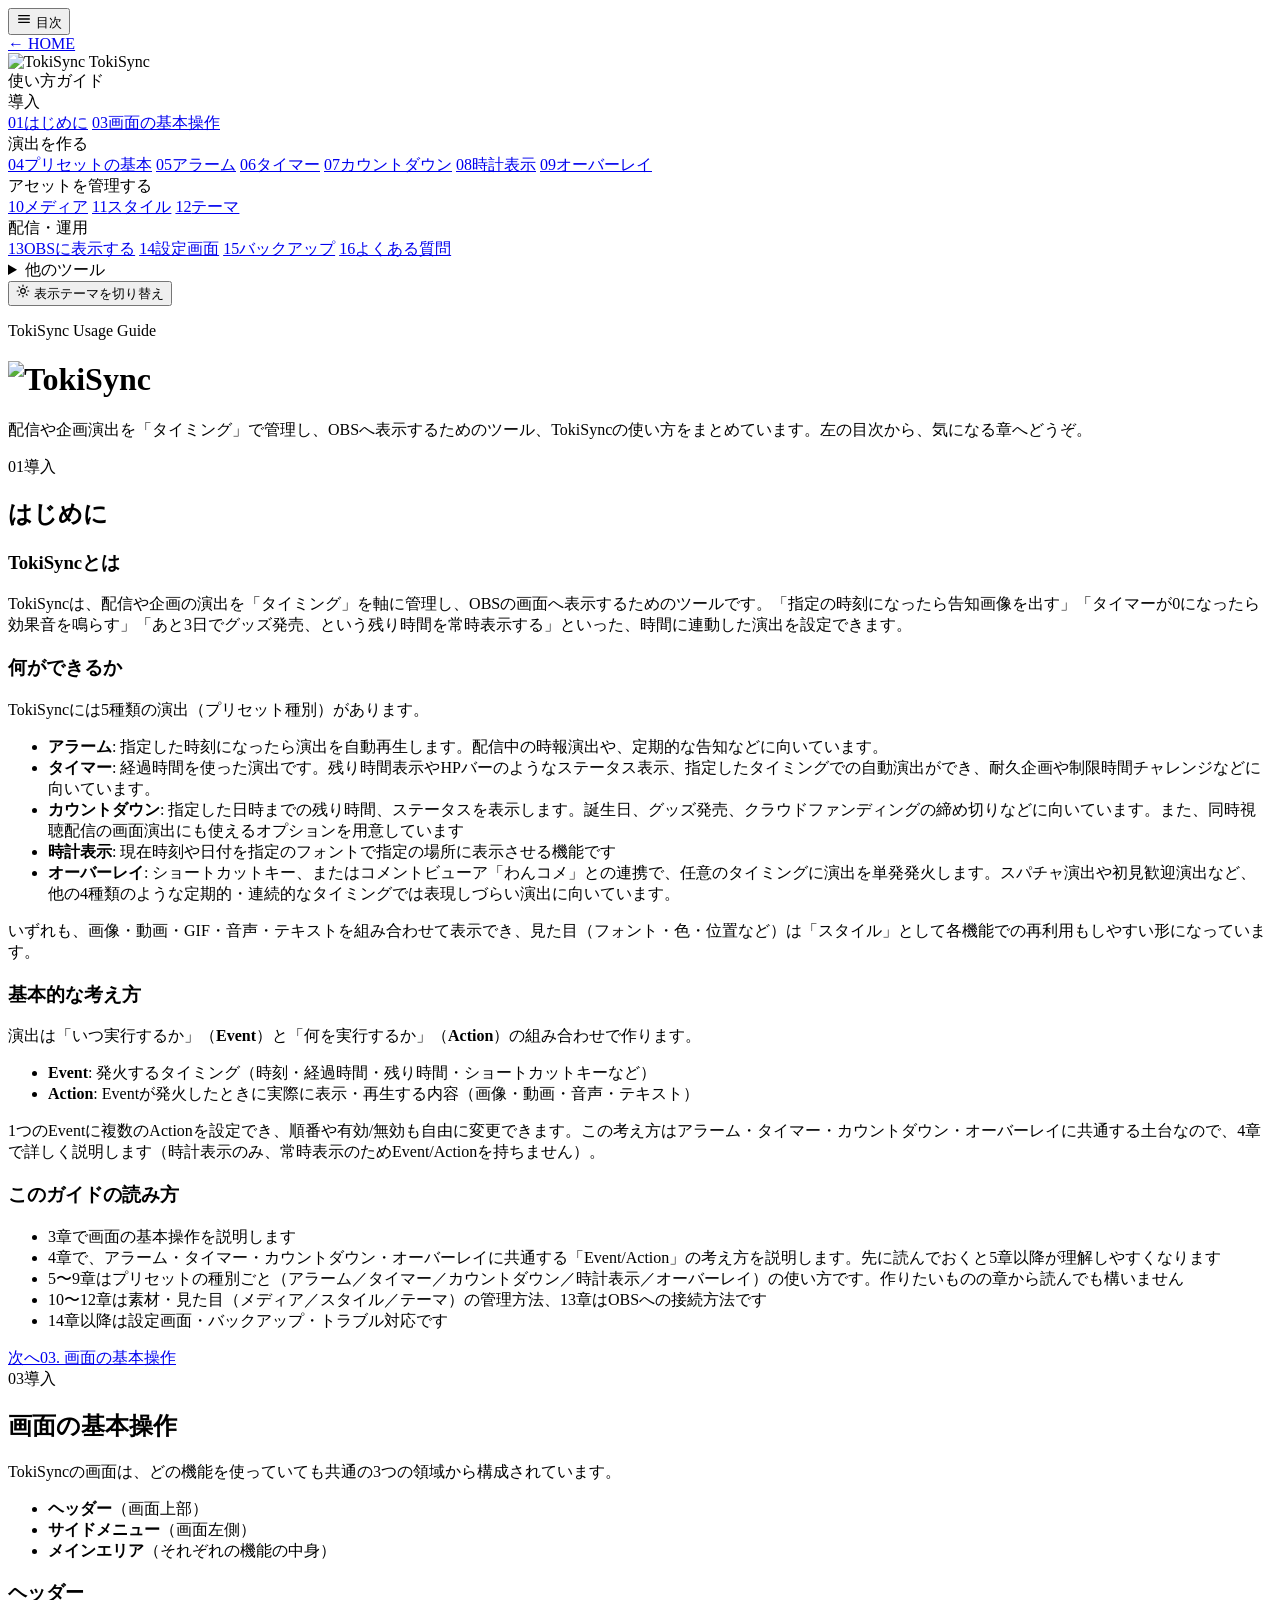
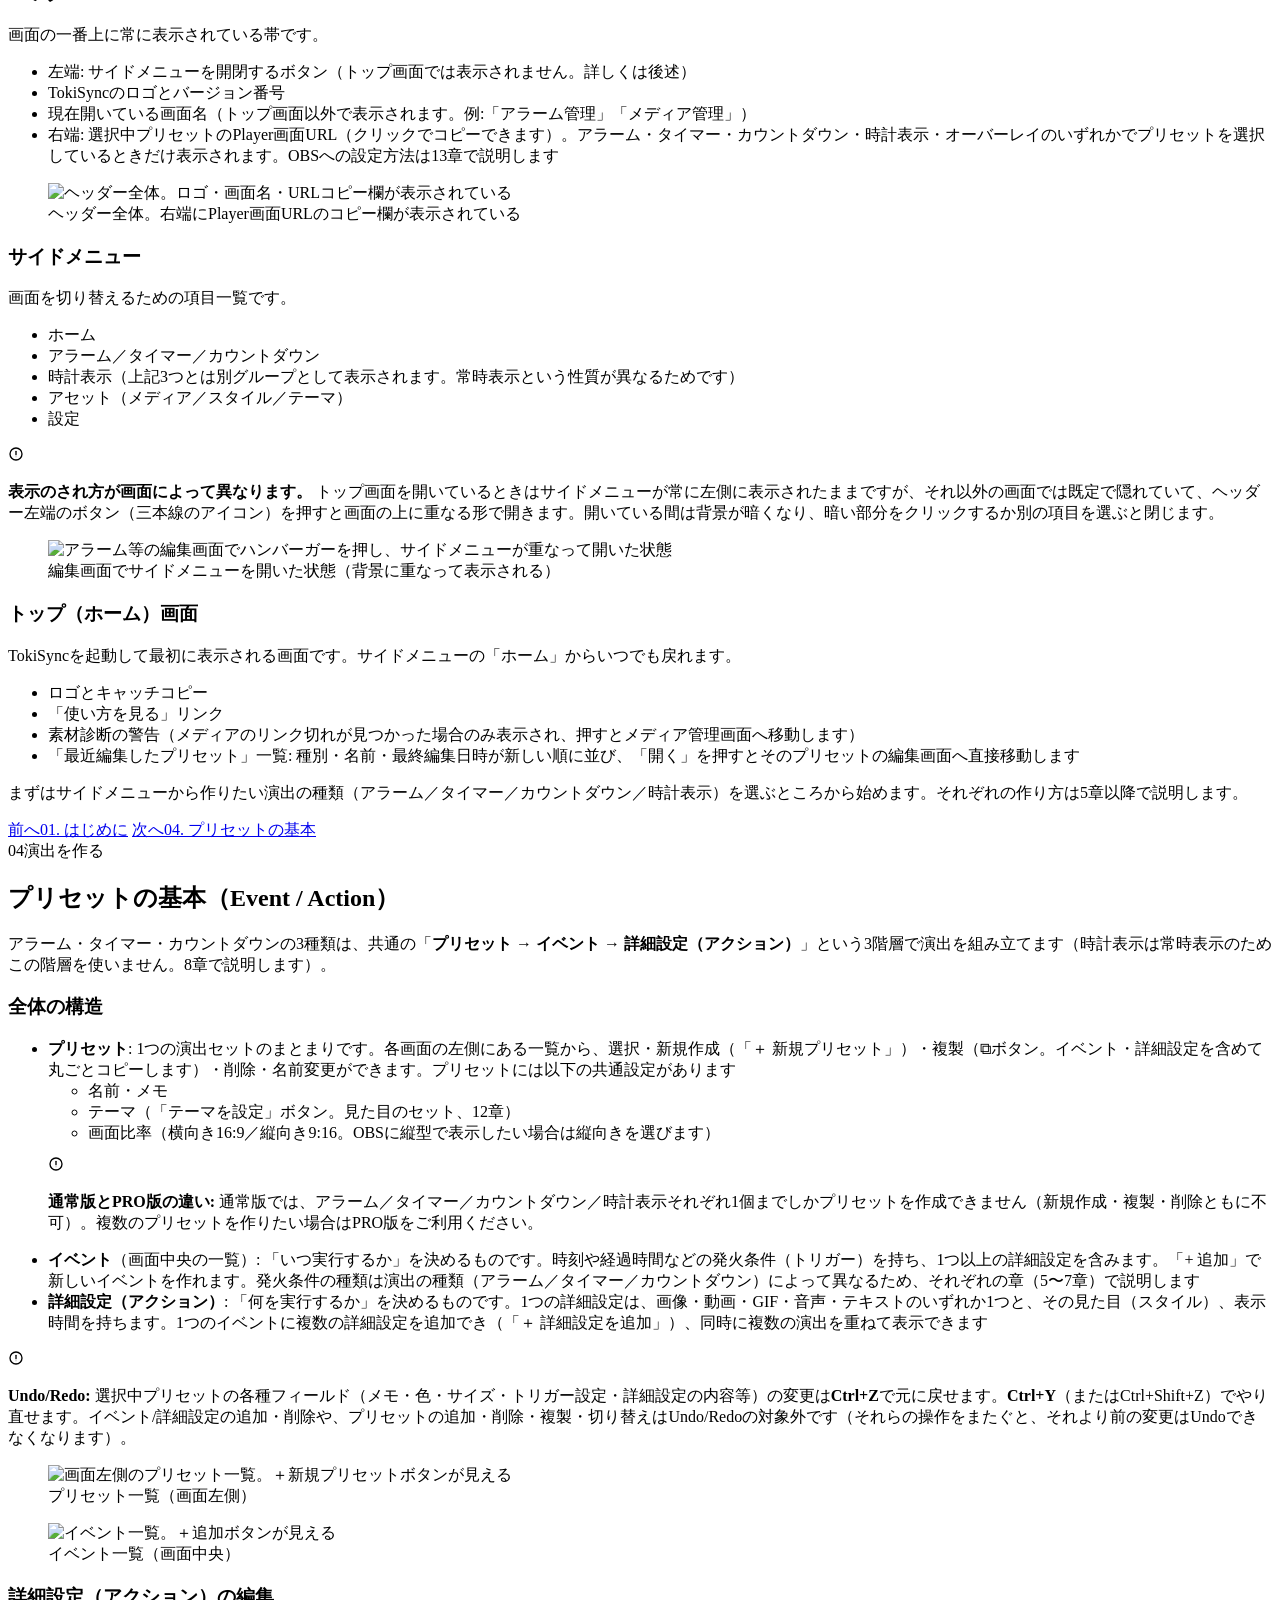
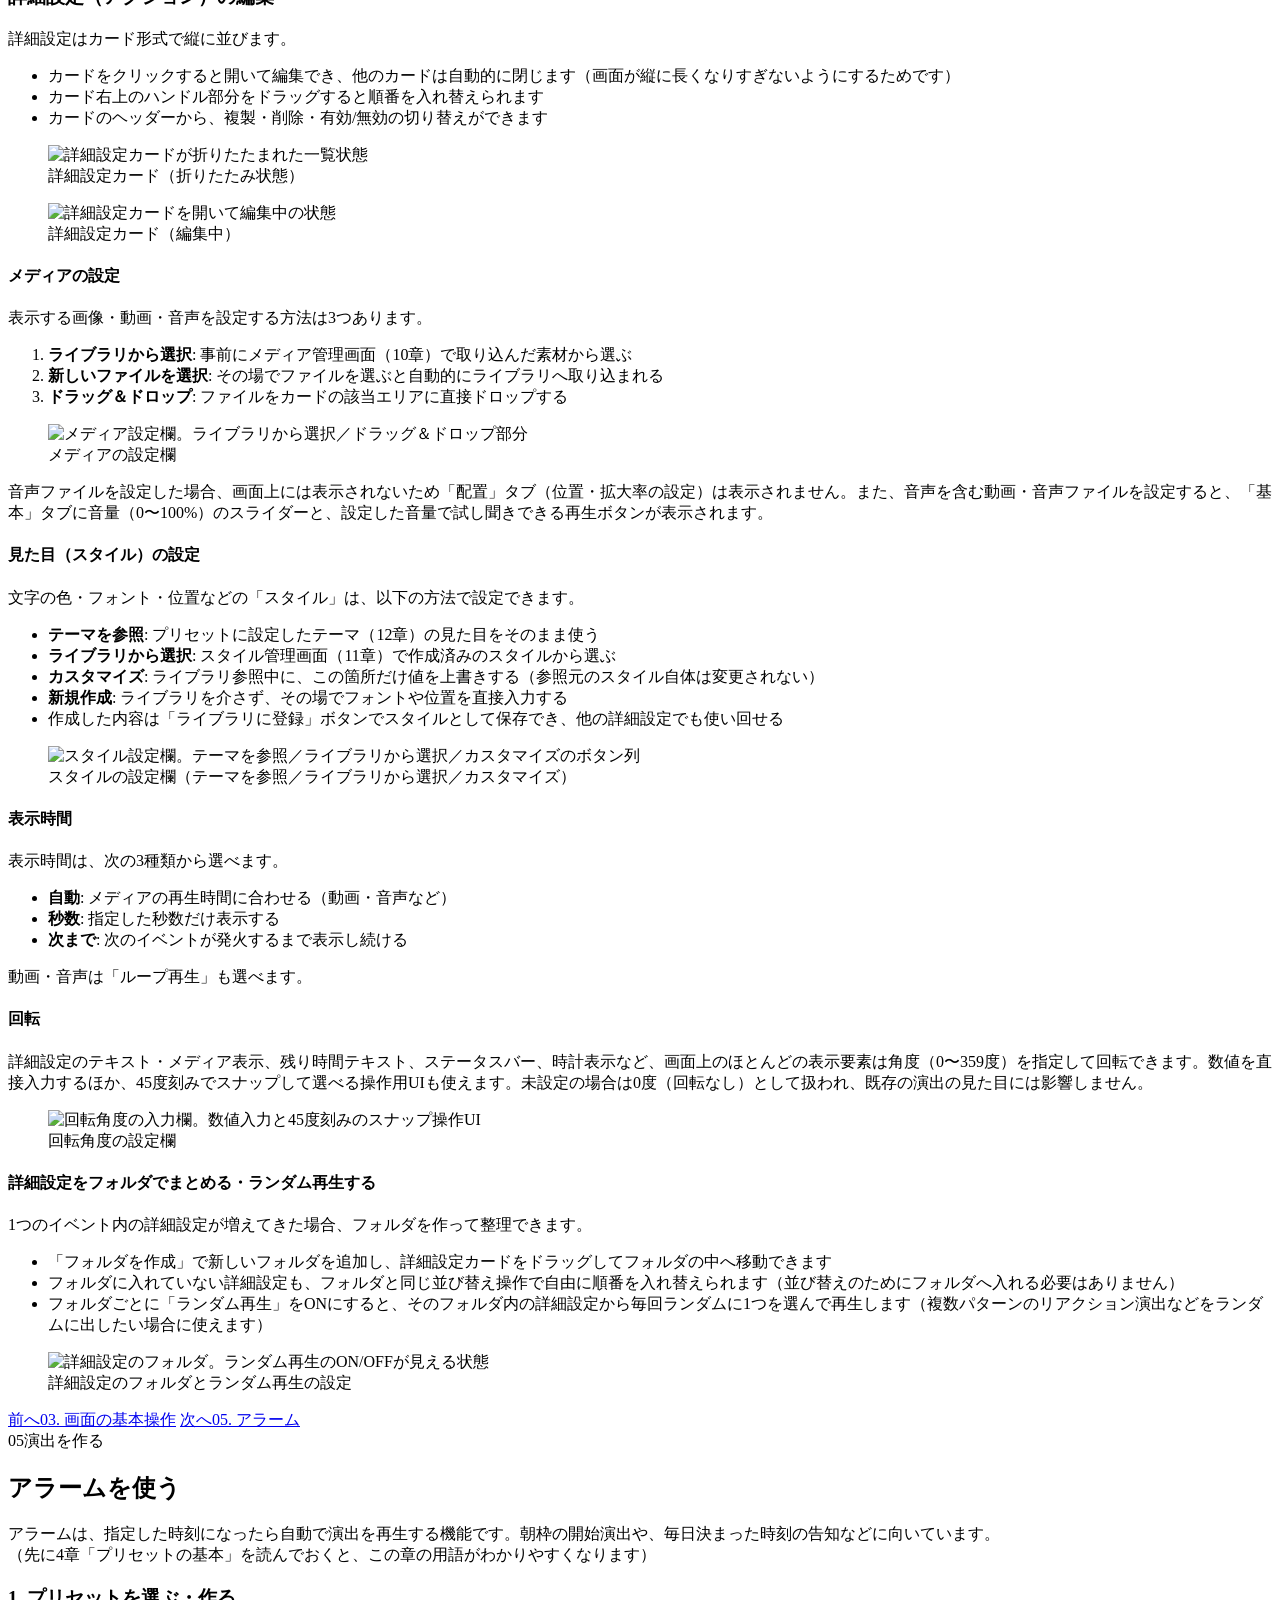
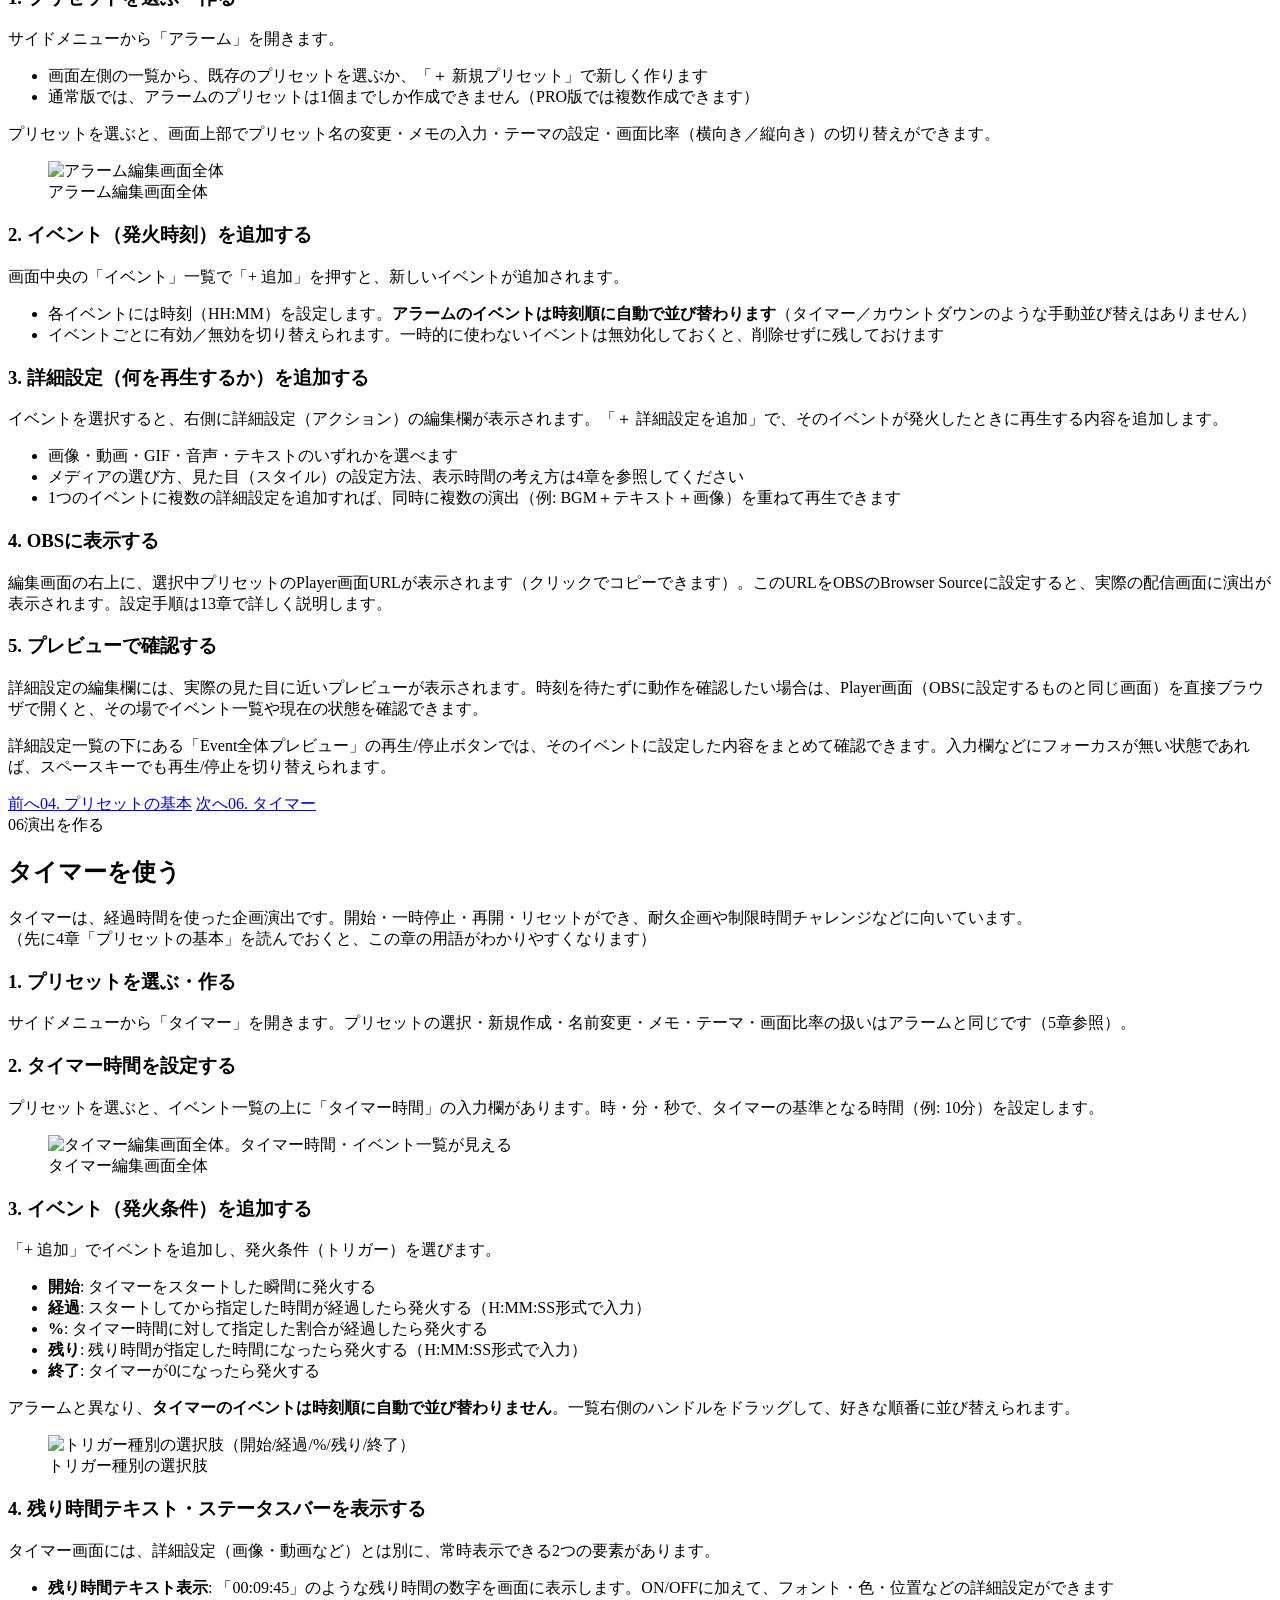
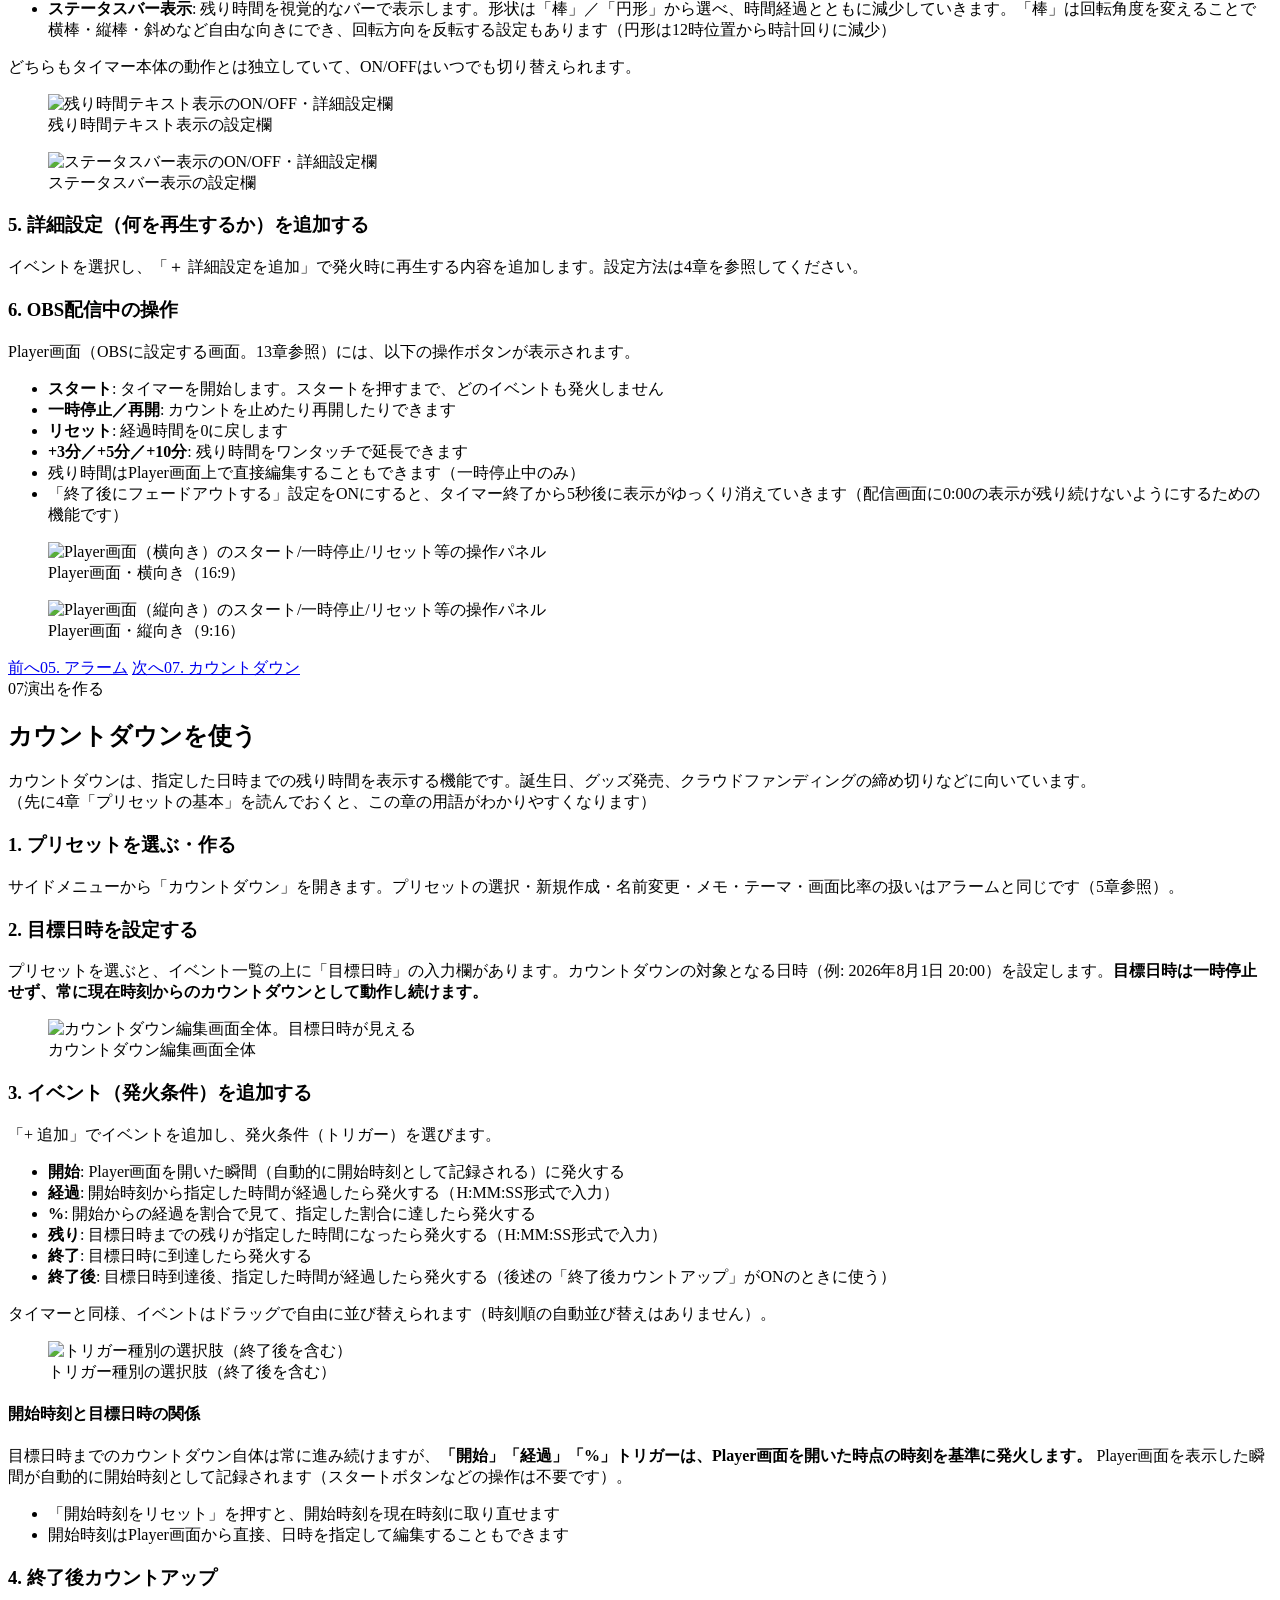
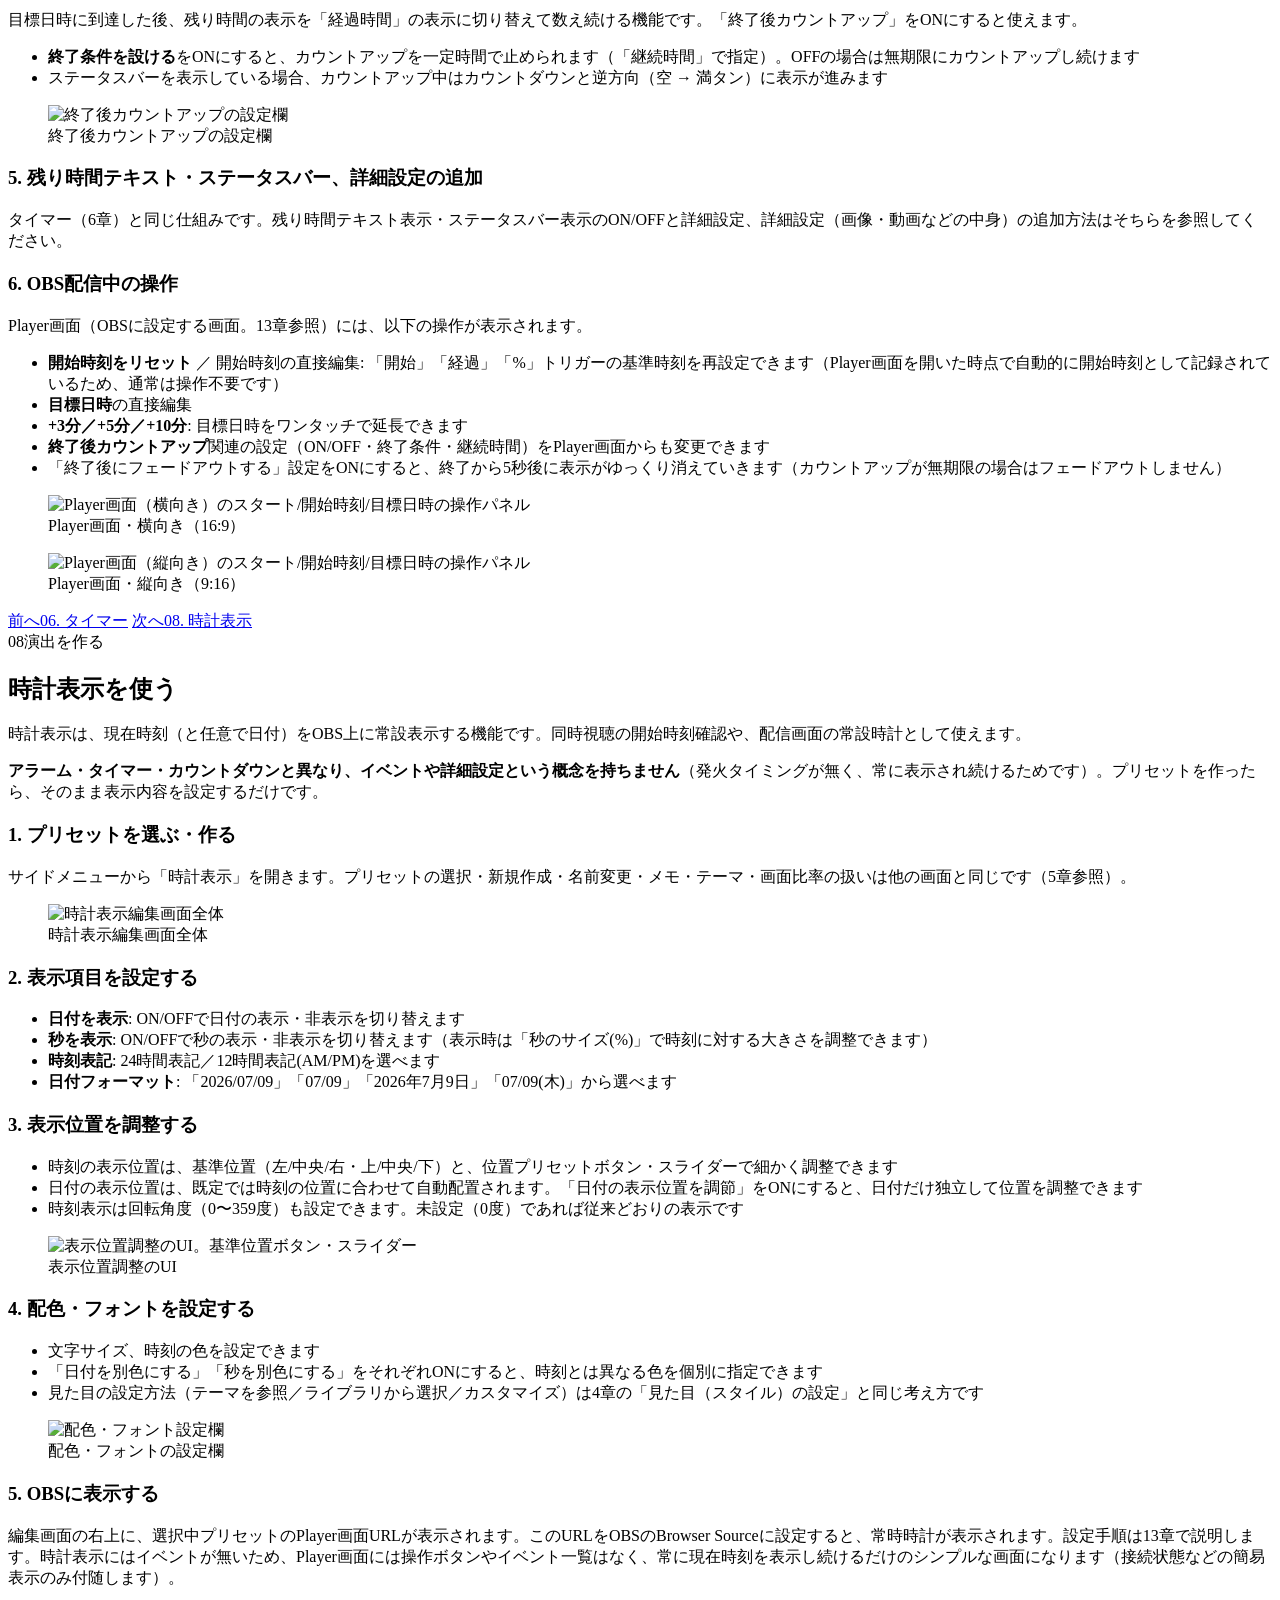
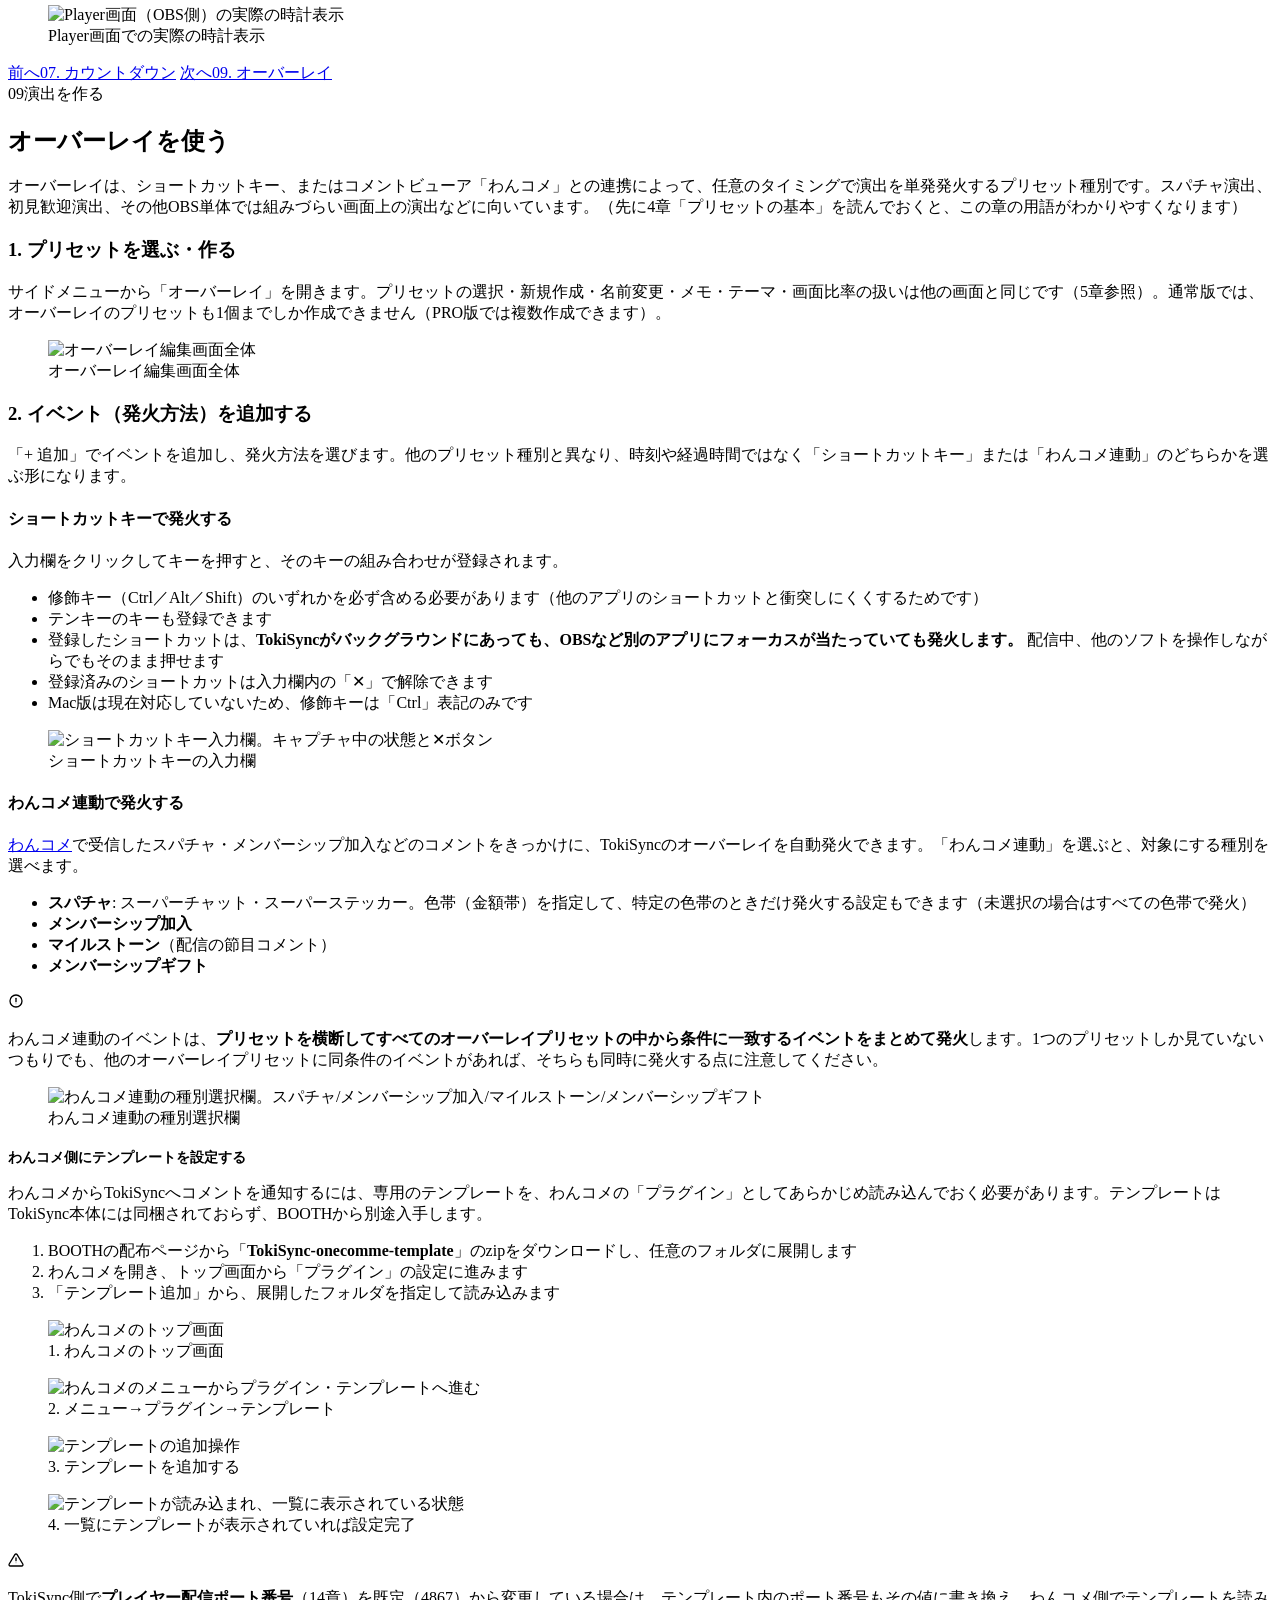
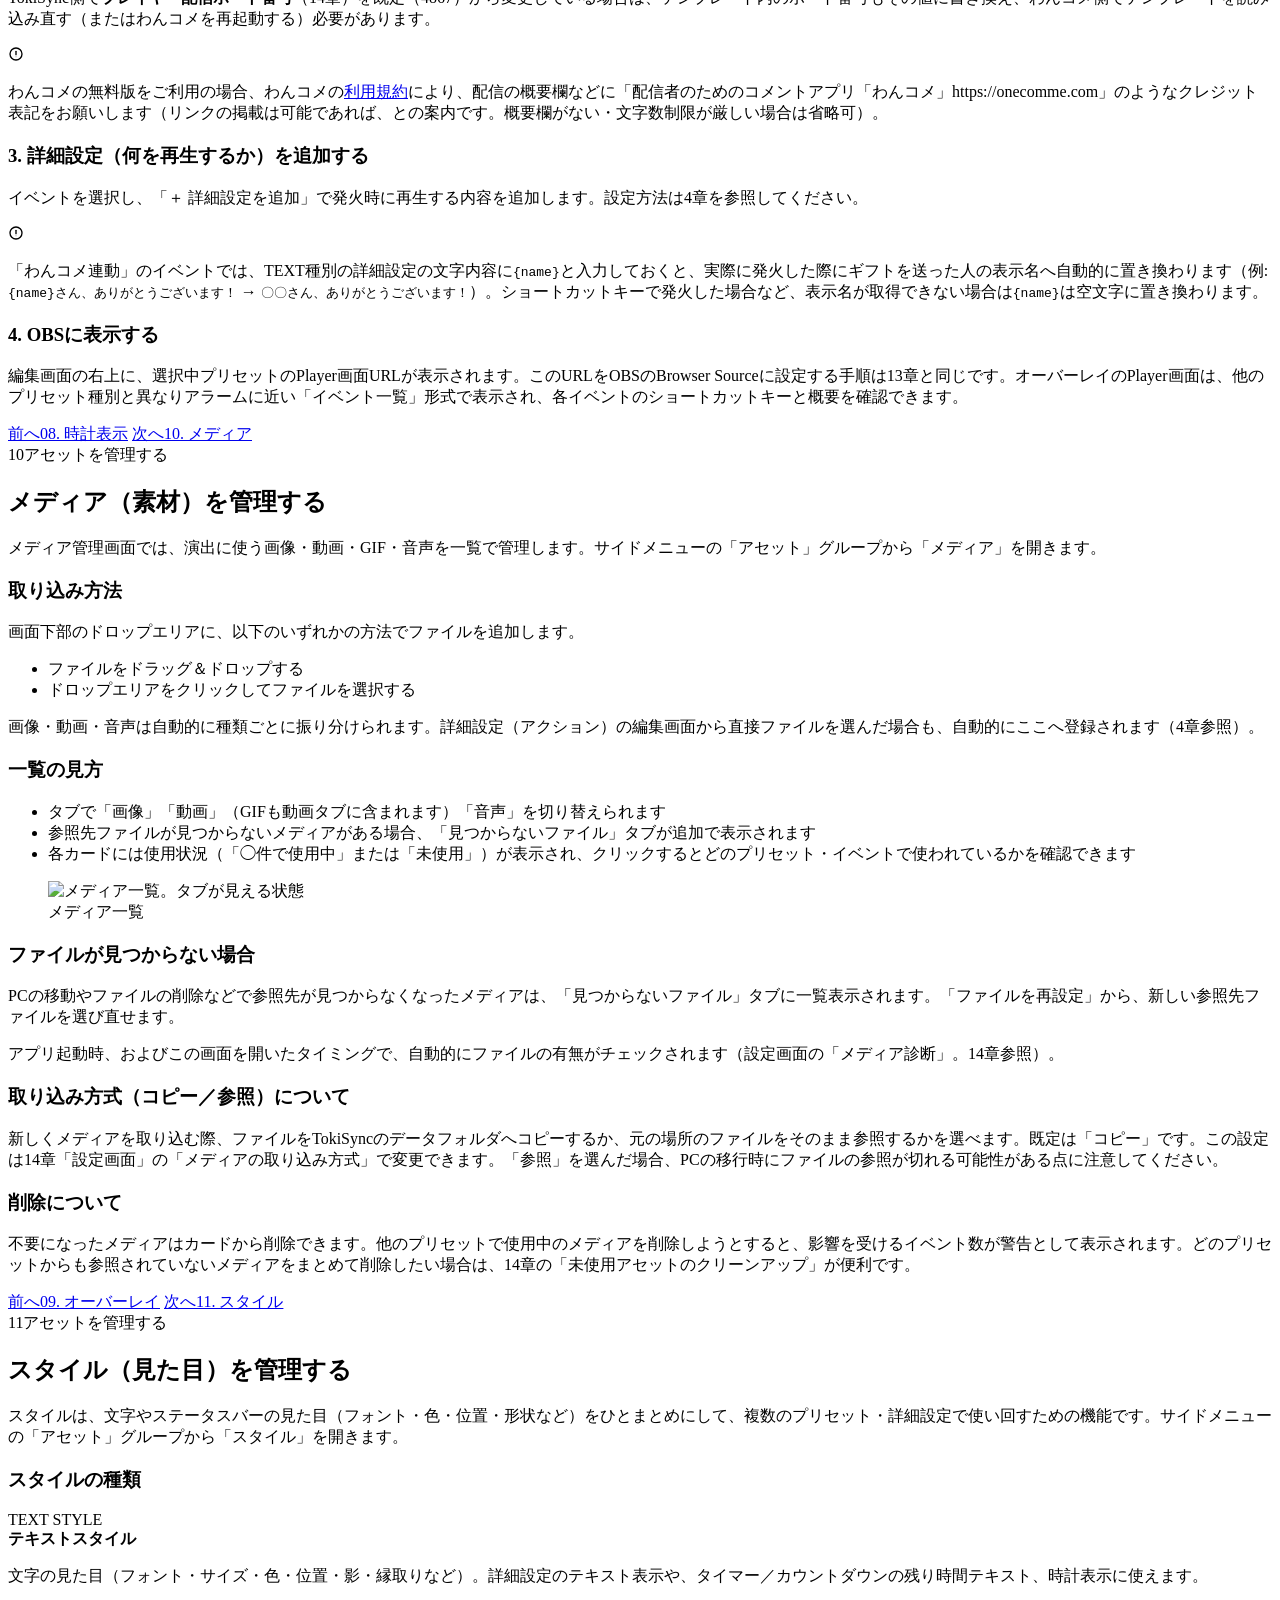
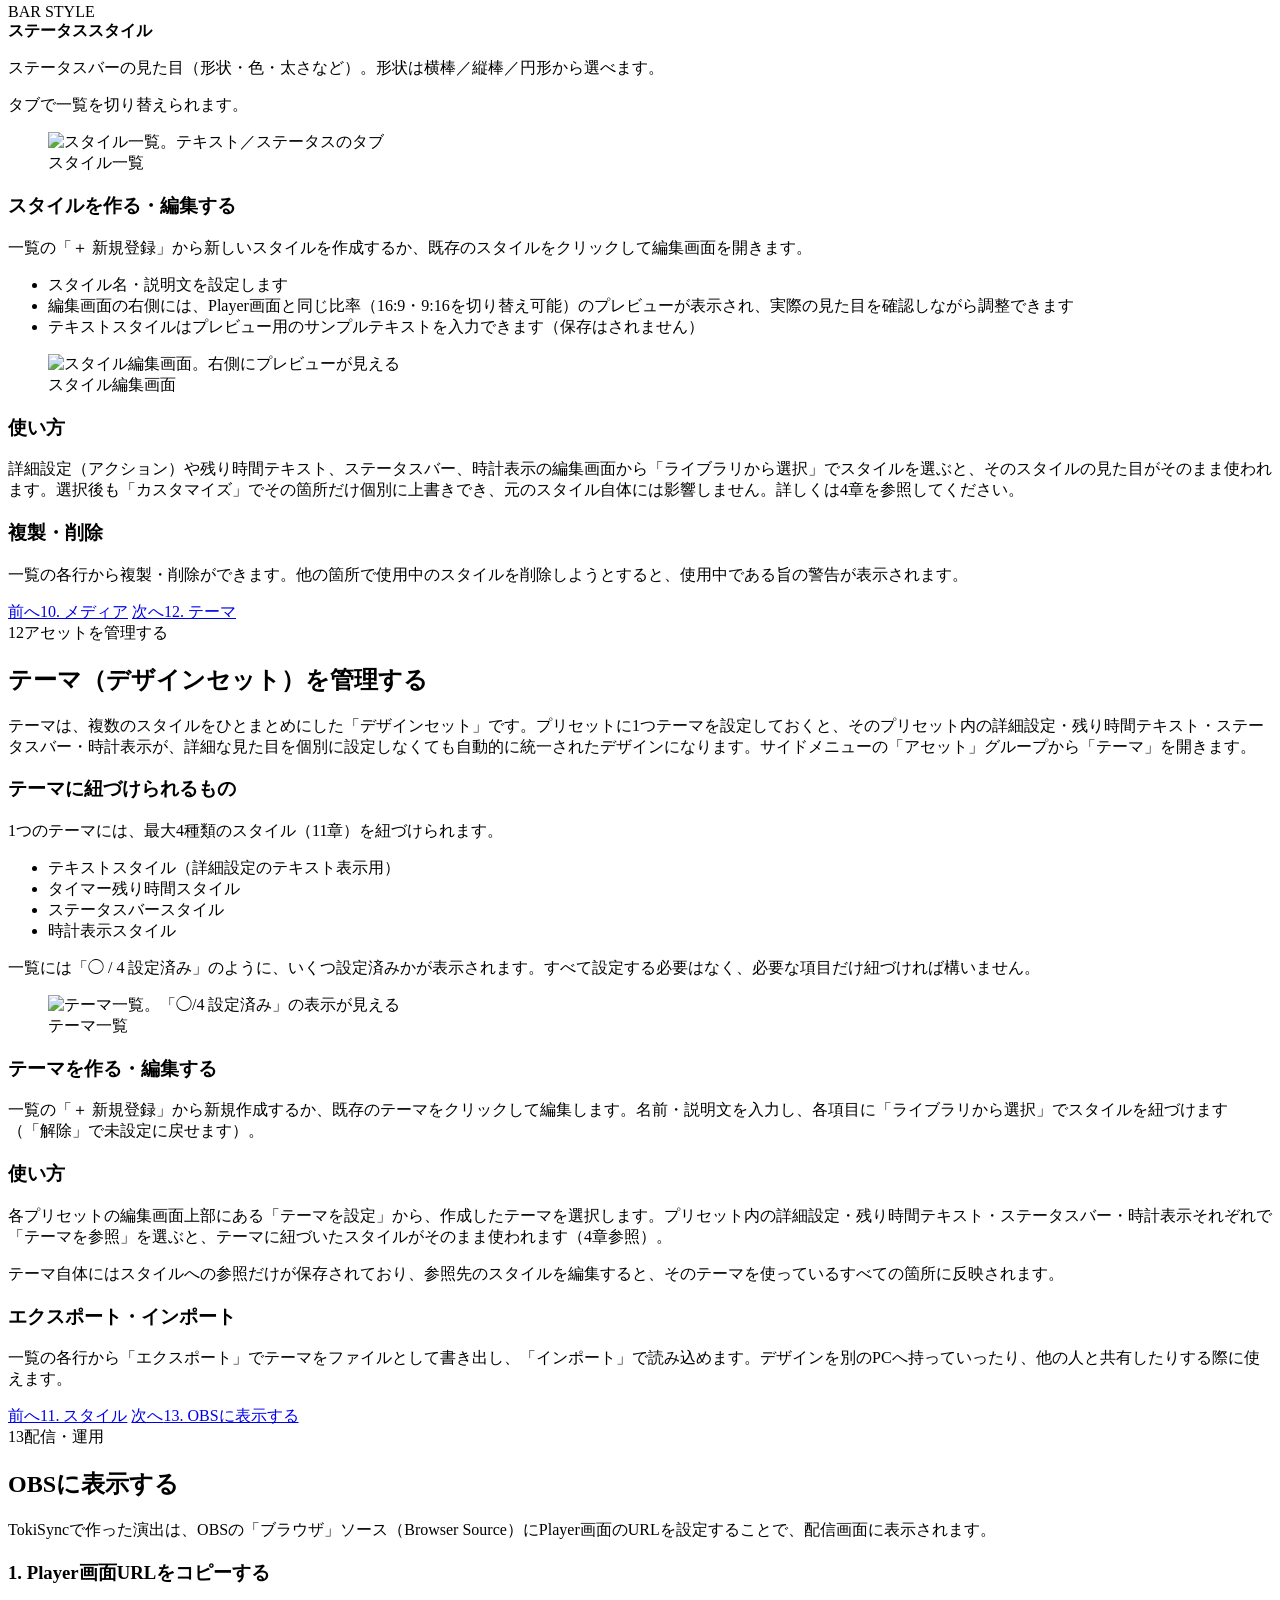
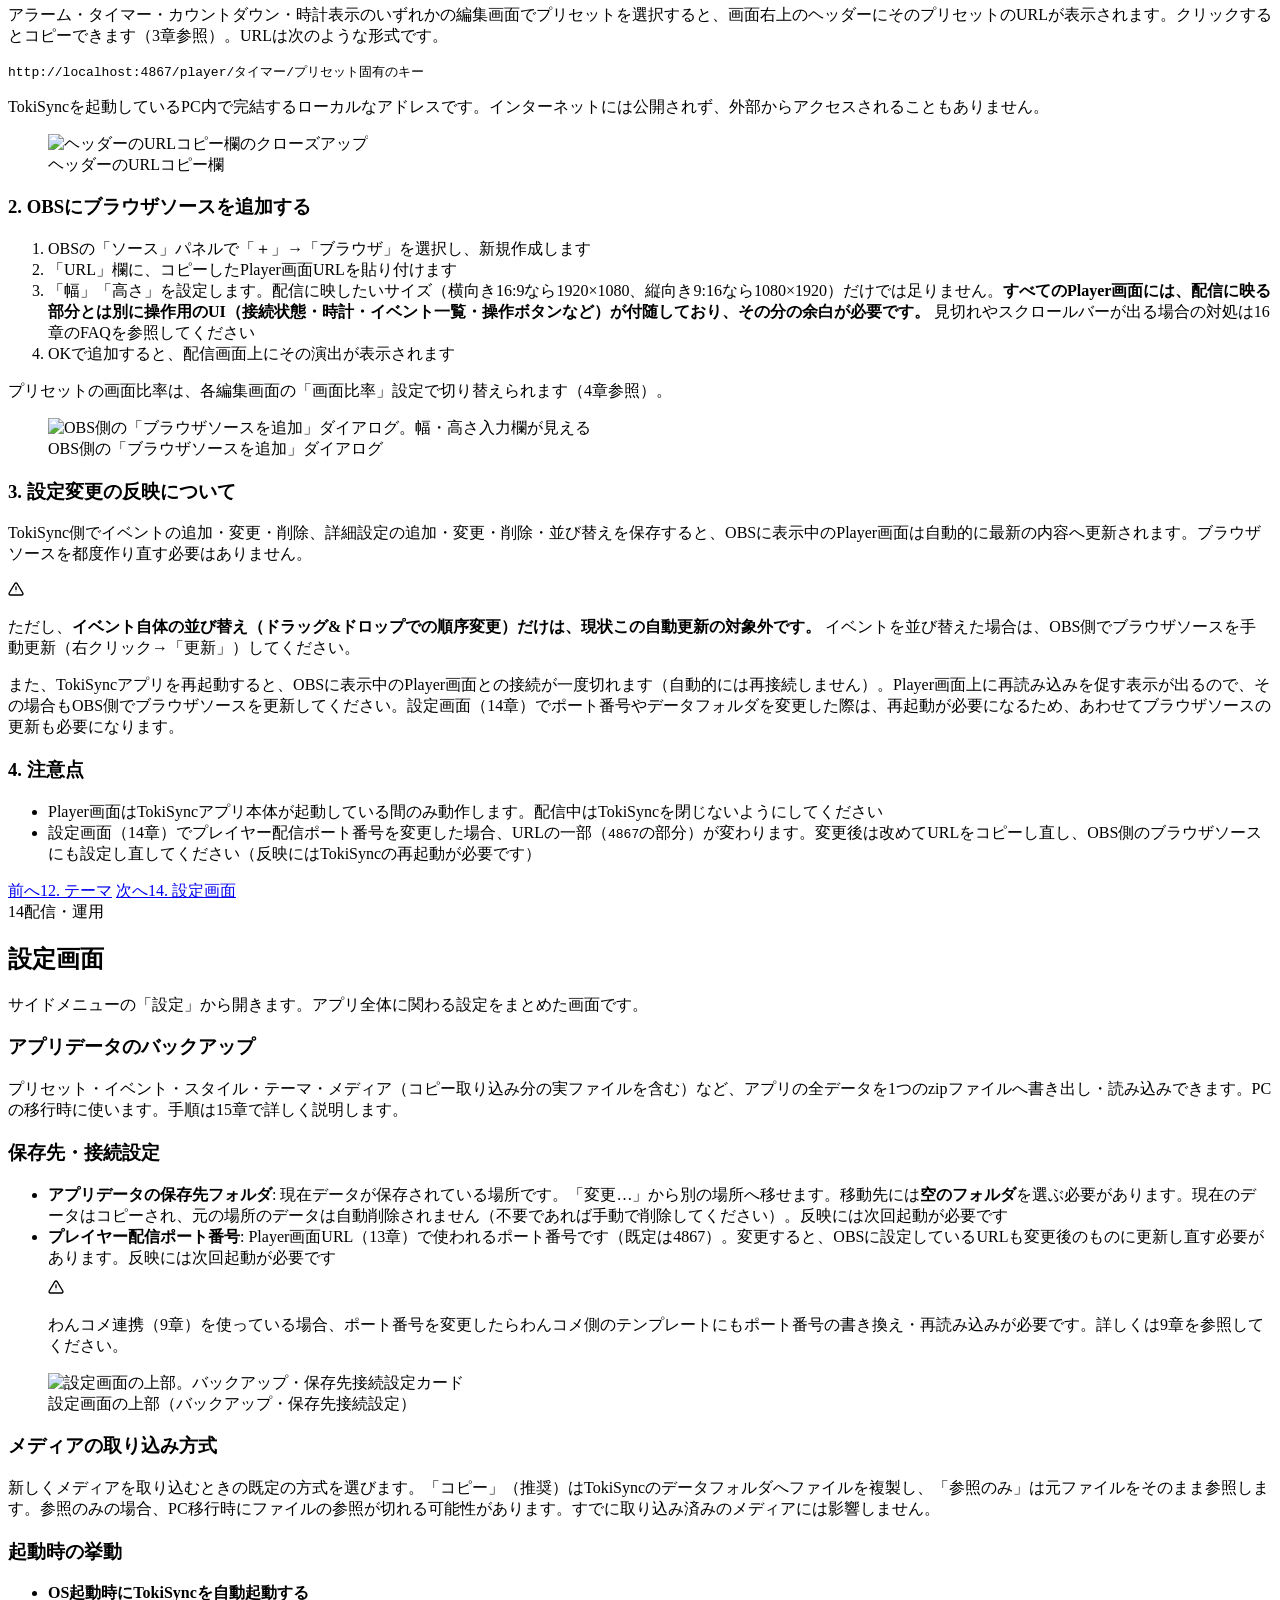
==== TokiSync/TokiSync.html @ 4b422f52 "update" ====
<!DOCTYPE html>
<html lang="ja">
<head>
<meta charset="UTF-8">
<meta name="viewport" content="width=device-width, initial-scale=1.0">
<title>TokiSync 使い方ガイド</title>
<link rel="icon" href="icons/TokiSync_ico.png" type="image/x-icon">
<!-- ============================================================
     meta情報（ここに検索・SNSシェア用の情報を書き込む）
     - content="" の中身を埋めるだけでOK
     - og:image / twitter:image には絶対URL（https://...）を指定する
     ============================================================ -->
<meta name="description" content="配信や企画演出を「タイミング」で管理し、OBSへ表示するためのツール、TokiSyncの使い方">
<meta property="og:type" content="website">
<meta property="og:title" content="TokiSync 使い方ガイド">
<meta property="og:description" content="配信や企画演出を「タイミング」で管理し、OBSへ表示するためのツール、TokiSyncの使い方">
<meta property="og:image" content="icons/TokiSync_og_image.jpg">
<meta property="og:url" content="https://manachitose.github.io/docs/TokiSync/TokiSync.html">
<meta property="og:site_name" content="TokiSync 使い方ガイド">
<meta name="twitter:card" content="summary_large_image">
<meta name="twitter:title" content="TokiSync 使い方ガイド">
<meta name="twitter:description" content="配信や企画演出を「タイミング」で管理し、OBSへ表示するためのツール、TokiSyncの使い方">
<meta name="twitter:image" content="https://manachitose.github.io/docs/TokiSync/icons/TokiSync_og_image.jpg">
<link rel="stylesheet" href="TokiSync.css">
</head>
<body>

<div id="progress"></div>

<button class="nav-toggle" id="navToggle" type="button" aria-label="目次を開く">
  <svg width="16" height="16" viewBox="0 0 24 24" fill="none" stroke="currentColor" stroke-width="2" stroke-linecap="round"><line x1="4" y1="7" x2="20" y2="7"/><line x1="4" y1="12" x2="20" y2="12"/><line x1="4" y1="17" x2="20" y2="17"/></svg>
  目次
</button>
<div class="sidebar-scrim" id="scrim"></div>

<div class="layout">
  <aside class="sidebar" id="sidebar">
    <a class="home-link" href="../index.html">← HOME</a>
    <div class="brand">
      <span class="brand-logo"><img src="icons/TokiSync_ico.png" alt="TokiSync" style="width: 32px; height: 32px;"></span>
      <span class="brand-name">TokiSync</span>
    </div>
    <span class="brand-sub">使い方ガイド</span>

    <nav>
      <div class="nav-group">
        <div class="nav-group-label">導入</div>
        <a class="nav-link" href="#ch01"><span class="num">01</span>はじめに</a>
        <a class="nav-link" href="#ch03"><span class="num">03</span>画面の基本操作</a>
      </div>
      <div class="nav-group">
        <div class="nav-group-label">演出を作る</div>
        <a class="nav-link" href="#ch04"><span class="num">04</span>プリセットの基本</a>
        <a class="nav-link" href="#ch05"><span class="num">05</span>アラーム</a>
        <a class="nav-link" href="#ch06"><span class="num">06</span>タイマー</a>
        <a class="nav-link" href="#ch07"><span class="num">07</span>カウントダウン</a>
        <a class="nav-link" href="#ch08"><span class="num">08</span>時計表示</a>
        <a class="nav-link" href="#ch09"><span class="num">09</span>オーバーレイ</a>
      </div>
      <div class="nav-group">
        <div class="nav-group-label">アセットを管理する</div>
        <a class="nav-link" href="#ch10"><span class="num">10</span>メディア</a>
        <a class="nav-link" href="#ch11"><span class="num">11</span>スタイル</a>
        <a class="nav-link" href="#ch12"><span class="num">12</span>テーマ</a>
      </div>
      <div class="nav-group">
        <div class="nav-group-label">配信・運用</div>
        <a class="nav-link" href="#ch13"><span class="num">13</span>OBSに表示する</a>
        <a class="nav-link" href="#ch14"><span class="num">14</span>設定画面</a>
        <a class="nav-link" href="#ch15"><span class="num">15</span>バックアップ</a>
        <a class="nav-link" href="#ch16"><span class="num">16</span>よくある質問</a>
      </div>
    </nav>
    <div class="sidebar-panel">
      <details class="sidebar-accordion">
        <summary>他のツール</summary>
        <ul class="sidebar-links">
          <li><a class="sidebar-link" href="../Templatte/Templatte.html">Templatte</a></li>
        </ul>
      </details>
    </div>

    <button class="theme-toggle" id="themeToggle" type="button">
      <svg id="themeIcon" width="14" height="14" viewBox="0 0 24 24" fill="none" stroke="currentColor" stroke-width="2" stroke-linecap="round" stroke-linejoin="round"><circle cx="12" cy="12" r="4"/><path d="M12 2v2M12 20v2M4.9 4.9l1.4 1.4M17.7 17.7l1.4 1.4M2 12h2M20 12h2M4.9 19.1l1.4-1.4M17.7 6.3l1.4-1.4"/></svg>
      <span id="themeLabel">表示テーマを切り替え</span>
    </button>
  </aside>

  <main class="content">
    <header class="doc-header">
      <p class="doc-eyebrow">TokiSync Usage Guide</p>
      <h1 class="doc-title"><img src="icons/TokiSync_文字入り.png" alt="TokiSync"></h1>
      <p class="doc-lede">配信や企画演出を「タイミング」で管理し、OBSへ表示するためのツール、TokiSyncの使い方をまとめています。左の目次から、気になる章へどうぞ。</p>
    </header>

    <!-- 01 -->
    <section class="chapter" id="ch01">
      <div class="chapter-kicker"><span class="num">01</span><span class="label">導入</span></div>
      <h2 class="chapter-title">はじめに</h2>

      <h3>TokiSyncとは</h3>
      <p>TokiSyncは、配信や企画の演出を「タイミング」を軸に管理し、OBSの画面へ表示するためのツールです。「指定の時刻になったら告知画像を出す」「タイマーが0になったら効果音を鳴らす」「あと3日でグッズ発売、という残り時間を常時表示する」といった、時間に連動した演出を設定できます。</p>

      <h3>何ができるか</h3>
      <p>TokiSyncには5種類の演出（プリセット種別）があります。</p>
      <ul>
        <li><strong>アラーム</strong>: 指定した時刻になったら演出を自動再生します。配信中の時報演出や、定期的な告知などに向いています。</li>
        <li><strong>タイマー</strong>: 経過時間を使った演出です。残り時間表示やHPバーのようなステータス表示、指定したタイミングでの自動演出ができ、耐久企画や制限時間チャレンジなどに向いています。</li>
        <li><strong>カウントダウン</strong>: 指定した日時までの残り時間、ステータスを表示します。誕生日、グッズ発売、クラウドファンディングの締め切りなどに向いています。また、同時視聴配信の画面演出にも使えるオプションを用意しています</li>
        <li><strong>時計表示</strong>: 現在時刻や日付を指定のフォントで指定の場所に表示させる機能です</li>
        <li><strong>オーバーレイ</strong>: ショートカットキー、またはコメントビューア「わんコメ」との連携で、任意のタイミングに演出を単発発火します。スパチャ演出や初見歓迎演出など、他の4種類のような定期的・連続的なタイミングでは表現しづらい演出に向いています。</li>
      </ul>
      <p>いずれも、画像・動画・GIF・音声・テキストを組み合わせて表示でき、見た目（フォント・色・位置など）は「スタイル」として各機能での再利用もしやすい形になっています。</p>

      <h3>基本的な考え方</h3>
      <p>演出は「いつ実行するか」（<strong>Event</strong>）と「何を実行するか」（<strong>Action</strong>）の組み合わせで作ります。</p>
      <ul>
        <li><strong>Event</strong>: 発火するタイミング（時刻・経過時間・残り時間・ショートカットキーなど）</li>
        <li><strong>Action</strong>: Eventが発火したときに実際に表示・再生する内容（画像・動画・音声・テキスト）</li>
      </ul>
      <p>1つのEventに複数のActionを設定でき、順番や有効/無効も自由に変更できます。この考え方はアラーム・タイマー・カウントダウン・オーバーレイに共通する土台なので、4章で詳しく説明します（時計表示のみ、常時表示のためEvent/Actionを持ちません）。</p>

      <h3>このガイドの読み方</h3>
      <ul>
        <li>3章で画面の基本操作を説明します</li>
        <li>4章で、アラーム・タイマー・カウントダウン・オーバーレイに共通する「Event/Action」の考え方を説明します。先に読んでおくと5章以降が理解しやすくなります</li>
        <li>5〜9章はプリセットの種別ごと（アラーム／タイマー／カウントダウン／時計表示／オーバーレイ）の使い方です。作りたいものの章から読んでも構いません</li>
        <li>10〜12章は素材・見た目（メディア／スタイル／テーマ）の管理方法、13章はOBSへの接続方法です</li>
        <li>14章以降は設定画面・バックアップ・トラブル対応です</li>
      </ul>

      <div class="chapter-nav">
        <a class="next" href="#ch03"><span class="dir">次へ</span>03. 画面の基本操作</a>
      </div>
    </section>

    <!-- 03 -->
    <section class="chapter" id="ch03">
      <div class="chapter-kicker"><span class="num">03</span><span class="label">導入</span></div>
      <h2 class="chapter-title">画面の基本操作</h2>
      <p>TokiSyncの画面は、どの機能を使っていても共通の3つの領域から構成されています。</p>
      <ul>
        <li><strong>ヘッダー</strong>（画面上部）</li>
        <li><strong>サイドメニュー</strong>（画面左側）</li>
        <li><strong>メインエリア</strong>（それぞれの機能の中身）</li>
      </ul>

      <h3>ヘッダー</h3>
      <p>画面の一番上に常に表示されている帯です。</p>
      <ul>
        <li>左端: サイドメニューを開閉するボタン（トップ画面では表示されません。詳しくは後述）</li>
        <li>TokiSyncのロゴとバージョン番号</li>
        <li>現在開いている画面名（トップ画面以外で表示されます。例:「アラーム管理」「メディア管理」）</li>
        <li>右端: 選択中プリセットのPlayer画面URL（クリックでコピーできます）。アラーム・タイマー・カウントダウン・時計表示・オーバーレイのいずれかでプリセットを選択しているときだけ表示されます。OBSへの設定方法は13章で説明します</li>
      </ul>

      <figure class="screenshot">
        <img src="screenshots/ch03-header.png" alt="ヘッダー全体。ロゴ・画面名・URLコピー欄が表示されている">
        <figcaption>ヘッダー全体。右端にPlayer画面URLのコピー欄が表示されている</figcaption>
      </figure>

      <h3>サイドメニュー</h3>
      <p>画面を切り替えるための項目一覧です。</p>
      <ul>
        <li>ホーム</li>
        <li>アラーム／タイマー／カウントダウン</li>
        <li>時計表示（上記3つとは別グループとして表示されます。常時表示という性質が異なるためです）</li>
        <li>アセット（メディア／スタイル／テーマ）</li>
        <li>設定</li>
      </ul>

      <div class="callout note">
        <span class="icon">
          <svg width="16" height="16" viewBox="0 0 24 24" fill="none" stroke="currentColor" stroke-width="2" stroke-linecap="round" stroke-linejoin="round"><circle cx="12" cy="12" r="9"/><line x1="12" y1="8" x2="12" y2="13"/><circle cx="12" cy="16.3" r="0.6" fill="currentColor" stroke="none"/></svg>
        </span>
        <p><strong>表示のされ方が画面によって異なります。</strong> トップ画面を開いているときはサイドメニューが常に左側に表示されたままですが、それ以外の画面では既定で隠れていて、ヘッダー左端のボタン（三本線のアイコン）を押すと画面の上に重なる形で開きます。開いている間は背景が暗くなり、暗い部分をクリックするか別の項目を選ぶと閉じます。</p>
      </div>

      <figure class="screenshot">
        <img src="screenshots/ch03-sidenav-overlay.png" alt="アラーム等の編集画面でハンバーガーを押し、サイドメニューが重なって開いた状態">
        <figcaption>編集画面でサイドメニューを開いた状態（背景に重なって表示される）</figcaption>
      </figure>

      <h3>トップ（ホーム）画面</h3>
      <p>TokiSyncを起動して最初に表示される画面です。サイドメニューの「ホーム」からいつでも戻れます。</p>
      <ul>
        <li>ロゴとキャッチコピー</li>
        <li>「使い方を見る」リンク</li>
        <li>素材診断の警告（メディアのリンク切れが見つかった場合のみ表示され、押すとメディア管理画面へ移動します）</li>
        <li>「最近編集したプリセット」一覧: 種別・名前・最終編集日時が新しい順に並び、「開く」を押すとそのプリセットの編集画面へ直接移動します</li>
      </ul>
      <p>まずはサイドメニューから作りたい演出の種類（アラーム／タイマー／カウントダウン／時計表示）を選ぶところから始めます。それぞれの作り方は5章以降で説明します。</p>

      <div class="chapter-nav">
        <a class="prev" href="#ch01"><span class="dir">前へ</span>01. はじめに</a>
        <a class="next" href="#ch04"><span class="dir">次へ</span>04. プリセットの基本</a>
      </div>
    </section>

    <!-- 04 -->
    <section class="chapter" id="ch04">
      <div class="chapter-kicker"><span class="num">04</span><span class="label">演出を作る</span></div>
      <h2 class="chapter-title">プリセットの基本（Event / Action）</h2>
      <p>アラーム・タイマー・カウントダウンの3種類は、共通の「<strong>プリセット → イベント → 詳細設定（アクション）</strong>」という3階層で演出を組み立てます（時計表示は常時表示のためこの階層を使いません。8章で説明します）。</p>

      <h3>全体の構造</h3>
      <ul>
        <li>
          <strong>プリセット</strong>: 1つの演出セットのまとまりです。各画面の左側にある一覧から、選択・新規作成（「＋ 新規プリセット」）・複製（⧉ボタン。イベント・詳細設定を含めて丸ごとコピーします）・削除・名前変更ができます。プリセットには以下の共通設定があります
          <ul>
            <li>名前・メモ</li>
            <li>テーマ（「テーマを設定」ボタン。見た目のセット、12章）</li>
            <li>画面比率（横向き16:9／縦向き9:16。OBSに縦型で表示したい場合は縦向きを選びます）</li>
          </ul>
          <div class="callout note" style="margin-top:12px;">
            <span class="icon"><svg width="16" height="16" viewBox="0 0 24 24" fill="none" stroke="currentColor" stroke-width="2" stroke-linecap="round" stroke-linejoin="round"><circle cx="12" cy="12" r="9"/><line x1="12" y1="8" x2="12" y2="13"/><circle cx="12" cy="16.3" r="0.6" fill="currentColor" stroke="none"/></svg></span>
            <p><strong>通常版とPRO版の違い:</strong> 通常版では、アラーム／タイマー／カウントダウン／時計表示それぞれ1個までしかプリセットを作成できません（新規作成・複製・削除ともに不可）。複数のプリセットを作りたい場合はPRO版をご利用ください。</p>
          </div>
        </li>
        <li><strong>イベント</strong>（画面中央の一覧）: 「いつ実行するか」を決めるものです。時刻や経過時間などの発火条件（トリガー）を持ち、1つ以上の詳細設定を含みます。「+ 追加」で新しいイベントを作れます。発火条件の種類は演出の種類（アラーム／タイマー／カウントダウン）によって異なるため、それぞれの章（5〜7章）で説明します</li>
        <li><strong>詳細設定（アクション）</strong>: 「何を実行するか」を決めるものです。1つの詳細設定は、画像・動画・GIF・音声・テキストのいずれか1つと、その見た目（スタイル）、表示時間を持ちます。1つのイベントに複数の詳細設定を追加でき（「＋ 詳細設定を追加」）、同時に複数の演出を重ねて表示できます</li>
      </ul>

      <div class="callout note">
        <span class="icon"><svg width="16" height="16" viewBox="0 0 24 24" fill="none" stroke="currentColor" stroke-width="2" stroke-linecap="round" stroke-linejoin="round"><circle cx="12" cy="12" r="9"/><line x1="12" y1="8" x2="12" y2="13"/><circle cx="12" cy="16.3" r="0.6" fill="currentColor" stroke="none"/></svg></span>
        <p><strong>Undo/Redo:</strong> 選択中プリセットの各種フィールド（メモ・色・サイズ・トリガー設定・詳細設定の内容等）の変更は<strong>Ctrl+Z</strong>で元に戻せます。<strong>Ctrl+Y</strong>（またはCtrl+Shift+Z）でやり直せます。イベント/詳細設定の追加・削除や、プリセットの追加・削除・複製・切り替えはUndo/Redoの対象外です（それらの操作をまたぐと、それより前の変更はUndoできなくなります）。</p>
      </div>

      <div class="screenshot-row">
        <figure class="screenshot">
          <img src="screenshots/ch04-preset-list.png" alt="画面左側のプリセット一覧。＋新規プリセットボタンが見える">
          <figcaption>プリセット一覧（画面左側）</figcaption>
        </figure>
        <figure class="screenshot">
          <img src="screenshots/ch04-event-list.png" alt="イベント一覧。＋追加ボタンが見える">
          <figcaption>イベント一覧（画面中央）</figcaption>
        </figure>
      </div>

      <h3>詳細設定（アクション）の編集</h3>
      <p>詳細設定はカード形式で縦に並びます。</p>
      <ul>
        <li>カードをクリックすると開いて編集でき、他のカードは自動的に閉じます（画面が縦に長くなりすぎないようにするためです）</li>
        <li>カード右上のハンドル部分をドラッグすると順番を入れ替えられます</li>
        <li>カードのヘッダーから、複製・削除・有効/無効の切り替えができます</li>
      </ul>

      <div class="screenshot-row">
        <figure class="screenshot">
          <img src="screenshots/ch04-action-card-collapsed.png" alt="詳細設定カードが折りたたまれた一覧状態">
          <figcaption>詳細設定カード（折りたたみ状態）</figcaption>
        </figure>
        <figure class="screenshot">
          <img src="screenshots/ch04-action-card-expanded.png" alt="詳細設定カードを開いて編集中の状態">
          <figcaption>詳細設定カード（編集中）</figcaption>
        </figure>
      </div>

      <h4>メディアの設定</h4>
      <p>表示する画像・動画・音声を設定する方法は3つあります。</p>
      <ol>
        <li><strong>ライブラリから選択</strong>: 事前にメディア管理画面（10章）で取り込んだ素材から選ぶ</li>
        <li><strong>新しいファイルを選択</strong>: その場でファイルを選ぶと自動的にライブラリへ取り込まれる</li>
        <li><strong>ドラッグ＆ドロップ</strong>: ファイルをカードの該当エリアに直接ドロップする</li>
      </ol>

      <figure class="screenshot">
        <img src="screenshots/ch04-media-picker.png" alt="メディア設定欄。ライブラリから選択／ドラッグ＆ドロップ部分">
        <figcaption>メディアの設定欄</figcaption>
      </figure>

      <p>音声ファイルを設定した場合、画面上には表示されないため「配置」タブ（位置・拡大率の設定）は表示されません。また、音声を含む動画・音声ファイルを設定すると、「基本」タブに音量（0〜100%）のスライダーと、設定した音量で試し聞きできる再生ボタンが表示されます。</p>

      <h4>見た目（スタイル）の設定</h4>
      <p>文字の色・フォント・位置などの「スタイル」は、以下の方法で設定できます。</p>
      <ul>
        <li><strong>テーマを参照</strong>: プリセットに設定したテーマ（12章）の見た目をそのまま使う</li>
        <li><strong>ライブラリから選択</strong>: スタイル管理画面（11章）で作成済みのスタイルから選ぶ</li>
        <li><strong>カスタマイズ</strong>: ライブラリ参照中に、この箇所だけ値を上書きする（参照元のスタイル自体は変更されない）</li>
        <li><strong>新規作成</strong>: ライブラリを介さず、その場でフォントや位置を直接入力する</li>
        <li>作成した内容は「ライブラリに登録」ボタンでスタイルとして保存でき、他の詳細設定でも使い回せる</li>
      </ul>

      <figure class="screenshot">
        <img src="screenshots/ch04-style-buttons.png" alt="スタイル設定欄。テーマを参照／ライブラリから選択／カスタマイズのボタン列">
        <figcaption>スタイルの設定欄（テーマを参照／ライブラリから選択／カスタマイズ）</figcaption>
      </figure>

      <h4>表示時間</h4>
      <p>表示時間は、次の3種類から選べます。</p>
      <ul>
        <li><strong>自動</strong>: メディアの再生時間に合わせる（動画・音声など）</li>
        <li><strong>秒数</strong>: 指定した秒数だけ表示する</li>
        <li><strong>次まで</strong>: 次のイベントが発火するまで表示し続ける</li>
      </ul>
      <p>動画・音声は「ループ再生」も選べます。</p>

      <h4>回転</h4>
      <p>詳細設定のテキスト・メディア表示、残り時間テキスト、ステータスバー、時計表示など、画面上のほとんどの表示要素は角度（0〜359度）を指定して回転できます。数値を直接入力するほか、45度刻みでスナップして選べる操作用UIも使えます。未設定の場合は0度（回転なし）として扱われ、既存の演出の見た目には影響しません。</p>

      <figure class="screenshot">
        <img src="screenshots/ch04-rotation-input.jpg" alt="回転角度の入力欄。数値入力と45度刻みのスナップ操作UI">
        <figcaption>回転角度の設定欄</figcaption>
      </figure>

      <h4>詳細設定をフォルダでまとめる・ランダム再生する</h4>
      <p>1つのイベント内の詳細設定が増えてきた場合、フォルダを作って整理できます。</p>
      <ul>
        <li>「フォルダを作成」で新しいフォルダを追加し、詳細設定カードをドラッグしてフォルダの中へ移動できます</li>
        <li>フォルダに入れていない詳細設定も、フォルダと同じ並び替え操作で自由に順番を入れ替えられます（並び替えのためにフォルダへ入れる必要はありません）</li>
        <li>フォルダごとに「ランダム再生」をONにすると、そのフォルダ内の詳細設定から毎回ランダムに1つを選んで再生します（複数パターンのリアクション演出などをランダムに出したい場合に使えます）</li>
      </ul>

      <figure class="screenshot">
        <img src="screenshots/ch04-action-folder.jpg" alt="詳細設定のフォルダ。ランダム再生のON/OFFが見える状態">
        <figcaption>詳細設定のフォルダとランダム再生の設定</figcaption>
      </figure>

      <div class="chapter-nav">
        <a class="prev" href="#ch03"><span class="dir">前へ</span>03. 画面の基本操作</a>
        <a class="next" href="#ch05"><span class="dir">次へ</span>05. アラーム</a>
      </div>
    </section>

    <!-- 05 -->
    <section class="chapter" id="ch05">
      <div class="chapter-kicker"><span class="num">05</span><span class="label">演出を作る</span></div>
      <h2 class="chapter-title">アラームを使う</h2>
      <p>アラームは、指定した時刻になったら自動で演出を再生する機能です。朝枠の開始演出や、毎日決まった時刻の告知などに向いています。<br>（先に4章「プリセットの基本」を読んでおくと、この章の用語がわかりやすくなります）</p>

      <h3>1. プリセットを選ぶ・作る</h3>
      <p>サイドメニューから「アラーム」を開きます。</p>
      <ul>
        <li>画面左側の一覧から、既存のプリセットを選ぶか、「＋ 新規プリセット」で新しく作ります</li>
        <li>通常版では、アラームのプリセットは1個までしか作成できません（PRO版では複数作成できます）</li>
      </ul>
      <p>プリセットを選ぶと、画面上部でプリセット名の変更・メモの入力・テーマの設定・画面比率（横向き／縦向き）の切り替えができます。</p>

      <figure class="screenshot">
        <img src="screenshots/ch05-alarm-screen.png" alt="アラーム編集画面全体">
        <figcaption>アラーム編集画面全体</figcaption>
      </figure>

      <h3>2. イベント（発火時刻）を追加する</h3>
      <p>画面中央の「イベント」一覧で「+ 追加」を押すと、新しいイベントが追加されます。</p>
      <ul>
        <li>各イベントには時刻（HH:MM）を設定します。<strong>アラームのイベントは時刻順に自動で並び替わります</strong>（タイマー／カウントダウンのような手動並び替えはありません）</li>
        <li>イベントごとに有効／無効を切り替えられます。一時的に使わないイベントは無効化しておくと、削除せずに残しておけます</li>
      </ul>

      <h3>3. 詳細設定（何を再生するか）を追加する</h3>
      <p>イベントを選択すると、右側に詳細設定（アクション）の編集欄が表示されます。「＋ 詳細設定を追加」で、そのイベントが発火したときに再生する内容を追加します。</p>
      <ul>
        <li>画像・動画・GIF・音声・テキストのいずれかを選べます</li>
        <li>メディアの選び方、見た目（スタイル）の設定方法、表示時間の考え方は4章を参照してください</li>
        <li>1つのイベントに複数の詳細設定を追加すれば、同時に複数の演出（例: BGM＋テキスト＋画像）を重ねて再生できます</li>
      </ul>

      <h3>4. OBSに表示する</h3>
      <p>編集画面の右上に、選択中プリセットのPlayer画面URLが表示されます（クリックでコピーできます）。このURLをOBSのBrowser Sourceに設定すると、実際の配信画面に演出が表示されます。設定手順は13章で詳しく説明します。</p>

      <h3>5. プレビューで確認する</h3>
      <p>詳細設定の編集欄には、実際の見た目に近いプレビューが表示されます。時刻を待たずに動作を確認したい場合は、Player画面（OBSに設定するものと同じ画面）を直接ブラウザで開くと、その場でイベント一覧や現在の状態を確認できます。</p>
      <p>詳細設定一覧の下にある「Event全体プレビュー」の再生/停止ボタンでは、そのイベントに設定した内容をまとめて確認できます。入力欄などにフォーカスが無い状態であれば、スペースキーでも再生/停止を切り替えられます。</p>

      <div class="chapter-nav">
        <a class="prev" href="#ch04"><span class="dir">前へ</span>04. プリセットの基本</a>
        <a class="next" href="#ch06"><span class="dir">次へ</span>06. タイマー</a>
      </div>
    </section>

    <!-- 06 -->
    <section class="chapter" id="ch06">
      <div class="chapter-kicker"><span class="num">06</span><span class="label">演出を作る</span></div>
      <h2 class="chapter-title">タイマーを使う</h2>
      <p>タイマーは、経過時間を使った企画演出です。開始・一時停止・再開・リセットができ、耐久企画や制限時間チャレンジなどに向いています。<br>（先に4章「プリセットの基本」を読んでおくと、この章の用語がわかりやすくなります）</p>

      <h3>1. プリセットを選ぶ・作る</h3>
      <p>サイドメニューから「タイマー」を開きます。プリセットの選択・新規作成・名前変更・メモ・テーマ・画面比率の扱いはアラームと同じです（5章参照）。</p>

      <h3>2. タイマー時間を設定する</h3>
      <p>プリセットを選ぶと、イベント一覧の上に「タイマー時間」の入力欄があります。時・分・秒で、タイマーの基準となる時間（例: 10分）を設定します。</p>

      <figure class="screenshot">
        <img src="screenshots/ch06-timer-screen.png" alt="タイマー編集画面全体。タイマー時間・イベント一覧が見える">
        <figcaption>タイマー編集画面全体</figcaption>
      </figure>

      <h3>3. イベント（発火条件）を追加する</h3>
      <p>「+ 追加」でイベントを追加し、発火条件（トリガー）を選びます。</p>
      <ul>
        <li><strong>開始</strong>: タイマーをスタートした瞬間に発火する</li>
        <li><strong>経過</strong>: スタートしてから指定した時間が経過したら発火する（H:MM:SS形式で入力）</li>
        <li><strong>%</strong>: タイマー時間に対して指定した割合が経過したら発火する</li>
        <li><strong>残り</strong>: 残り時間が指定した時間になったら発火する（H:MM:SS形式で入力）</li>
        <li><strong>終了</strong>: タイマーが0になったら発火する</li>
      </ul>
      <p>アラームと異なり、<strong>タイマーのイベントは時刻順に自動で並び替わりません</strong>。一覧右側のハンドルをドラッグして、好きな順番に並び替えられます。</p>

      <figure class="screenshot">
        <img src="screenshots/ch06-timer-trigger-options.png" alt="トリガー種別の選択肢（開始/経過/%/残り/終了）">
        <figcaption>トリガー種別の選択肢</figcaption>
      </figure>

      <h3>4. 残り時間テキスト・ステータスバーを表示する</h3>
      <p>タイマー画面には、詳細設定（画像・動画など）とは別に、常時表示できる2つの要素があります。</p>
      <ul>
        <li><strong>残り時間テキスト表示</strong>: 「00:09:45」のような残り時間の数字を画面に表示します。ON/OFFに加えて、フォント・色・位置などの詳細設定ができます</li>
        <li><strong>ステータスバー表示</strong>: 残り時間を視覚的なバーで表示します。形状は「棒」／「円形」から選べ、時間経過とともに減少していきます。「棒」は回転角度を変えることで横棒・縦棒・斜めなど自由な向きにでき、回転方向を反転する設定もあります（円形は12時位置から時計回りに減少）</li>
      </ul>
      <p>どちらもタイマー本体の動作とは独立していて、ON/OFFはいつでも切り替えられます。</p>

      <div class="screenshot-row">
        <figure class="screenshot">
          <img src="screenshots/ch06-timer-statusbar-settings.png" alt="残り時間テキスト表示のON/OFF・詳細設定欄">
          <figcaption>残り時間テキスト表示の設定欄</figcaption>
        </figure>
        <figure class="screenshot">
          <img src="screenshots/ch06-timer-statusbar-settings2.png" alt="ステータスバー表示のON/OFF・詳細設定欄">
          <figcaption>ステータスバー表示の設定欄</figcaption>
        </figure>
      </div>

      <h3>5. 詳細設定（何を再生するか）を追加する</h3>
      <p>イベントを選択し、「＋ 詳細設定を追加」で発火時に再生する内容を追加します。設定方法は4章を参照してください。</p>

      <h3>6. OBS配信中の操作</h3>
      <p>Player画面（OBSに設定する画面。13章参照）には、以下の操作ボタンが表示されます。</p>
      <ul>
        <li><strong>スタート</strong>: タイマーを開始します。スタートを押すまで、どのイベントも発火しません</li>
        <li><strong>一時停止／再開</strong>: カウントを止めたり再開したりできます</li>
        <li><strong>リセット</strong>: 経過時間を0に戻します</li>
        <li><strong>+3分／+5分／+10分</strong>: 残り時間をワンタッチで延長できます</li>
        <li>残り時間はPlayer画面上で直接編集することもできます（一時停止中のみ）</li>
        <li>「終了後にフェードアウトする」設定をONにすると、タイマー終了から5秒後に表示がゆっくり消えていきます（配信画面に0:00の表示が残り続けないようにするための機能です）</li>
      </ul>

      <div class="screenshot-row">
        <figure class="screenshot">
          <img src="screenshots/ch06-timer-player.png" alt="Player画面（横向き）のスタート/一時停止/リセット等の操作パネル">
          <figcaption>Player画面・横向き（16:9）</figcaption>
        </figure>
        <figure class="screenshot">
          <img src="screenshots/ch06-timer-player2.png" alt="Player画面（縦向き）のスタート/一時停止/リセット等の操作パネル">
          <figcaption>Player画面・縦向き（9:16）</figcaption>
        </figure>
      </div>

      <div class="chapter-nav">
        <a class="prev" href="#ch05"><span class="dir">前へ</span>05. アラーム</a>
        <a class="next" href="#ch07"><span class="dir">次へ</span>07. カウントダウン</a>
      </div>
    </section>

    <!-- 07 -->
    <section class="chapter" id="ch07">
      <div class="chapter-kicker"><span class="num">07</span><span class="label">演出を作る</span></div>
      <h2 class="chapter-title">カウントダウンを使う</h2>
      <p>カウントダウンは、指定した日時までの残り時間を表示する機能です。誕生日、グッズ発売、クラウドファンディングの締め切りなどに向いています。<br>（先に4章「プリセットの基本」を読んでおくと、この章の用語がわかりやすくなります）</p>

      <h3>1. プリセットを選ぶ・作る</h3>
      <p>サイドメニューから「カウントダウン」を開きます。プリセットの選択・新規作成・名前変更・メモ・テーマ・画面比率の扱いはアラームと同じです（5章参照）。</p>

      <h3>2. 目標日時を設定する</h3>
      <p>プリセットを選ぶと、イベント一覧の上に「目標日時」の入力欄があります。カウントダウンの対象となる日時（例: 2026年8月1日 20:00）を設定します。<strong>目標日時は一時停止せず、常に現在時刻からのカウントダウンとして動作し続けます。</strong></p>

      <figure class="screenshot">
        <img src="screenshots/ch07-countdown-screen.png" alt="カウントダウン編集画面全体。目標日時が見える">
        <figcaption>カウントダウン編集画面全体</figcaption>
      </figure>

      <h3>3. イベント（発火条件）を追加する</h3>
      <p>「+ 追加」でイベントを追加し、発火条件（トリガー）を選びます。</p>
      <ul>
        <li><strong>開始</strong>: Player画面を開いた瞬間（自動的に開始時刻として記録される）に発火する</li>
        <li><strong>経過</strong>: 開始時刻から指定した時間が経過したら発火する（H:MM:SS形式で入力）</li>
        <li><strong>%</strong>: 開始からの経過を割合で見て、指定した割合に達したら発火する</li>
        <li><strong>残り</strong>: 目標日時までの残りが指定した時間になったら発火する（H:MM:SS形式で入力）</li>
        <li><strong>終了</strong>: 目標日時に到達したら発火する</li>
        <li><strong>終了後</strong>: 目標日時到達後、指定した時間が経過したら発火する（後述の「終了後カウントアップ」がONのときに使う）</li>
      </ul>
      <p>タイマーと同様、イベントはドラッグで自由に並び替えられます（時刻順の自動並び替えはありません）。</p>

      <figure class="screenshot">
        <img src="screenshots/ch07-countdown-trigger-options.png" alt="トリガー種別の選択肢（終了後を含む）">
        <figcaption>トリガー種別の選択肢（終了後を含む）</figcaption>
      </figure>

      <h4>開始時刻と目標日時の関係</h4>
      <p>目標日時までのカウントダウン自体は常に進み続けますが、<strong>「開始」「経過」「%」トリガーは、Player画面を開いた時点の時刻を基準に発火します。</strong> Player画面を表示した瞬間が自動的に開始時刻として記録されます（スタートボタンなどの操作は不要です）。</p>
      <ul>
        <li>「開始時刻をリセット」を押すと、開始時刻を現在時刻に取り直せます</li>
        <li>開始時刻はPlayer画面から直接、日時を指定して編集することもできます</li>
      </ul>

      <h3>4. 終了後カウントアップ</h3>
      <p>目標日時に到達した後、残り時間の表示を「経過時間」の表示に切り替えて数え続ける機能です。「終了後カウントアップ」をONにすると使えます。</p>
      <ul>
        <li><strong>終了条件を設ける</strong>をONにすると、カウントアップを一定時間で止められます（「継続時間」で指定）。OFFの場合は無期限にカウントアップし続けます</li>
        <li>ステータスバーを表示している場合、カウントアップ中はカウントダウンと逆方向（空 → 満タン）に表示が進みます</li>
      </ul>

      <figure class="screenshot">
        <img src="screenshots/ch07-countup-settings.png" alt="終了後カウントアップの設定欄">
        <figcaption>終了後カウントアップの設定欄</figcaption>
      </figure>

      <h3>5. 残り時間テキスト・ステータスバー、詳細設定の追加</h3>
      <p>タイマー（6章）と同じ仕組みです。残り時間テキスト表示・ステータスバー表示のON/OFFと詳細設定、詳細設定（画像・動画などの中身）の追加方法はそちらを参照してください。</p>

      <h3>6. OBS配信中の操作</h3>
      <p>Player画面（OBSに設定する画面。13章参照）には、以下の操作が表示されます。</p>
      <ul>
        <li><strong>開始時刻をリセット</strong> ／ 開始時刻の直接編集: 「開始」「経過」「%」トリガーの基準時刻を再設定できます（Player画面を開いた時点で自動的に開始時刻として記録されているため、通常は操作不要です）</li>
        <li><strong>目標日時</strong>の直接編集</li>
        <li><strong>+3分／+5分／+10分</strong>: 目標日時をワンタッチで延長できます</li>
        <li><strong>終了後カウントアップ</strong>関連の設定（ON/OFF・終了条件・継続時間）をPlayer画面からも変更できます</li>
        <li>「終了後にフェードアウトする」設定をONにすると、終了から5秒後に表示がゆっくり消えていきます（カウントアップが無期限の場合はフェードアウトしません）</li>
      </ul>

      <div class="screenshot-row">
        <figure class="screenshot">
          <img src="screenshots/ch07-countdown-player.png" alt="Player画面（横向き）のスタート/開始時刻/目標日時の操作パネル">
          <figcaption>Player画面・横向き（16:9）</figcaption>
        </figure>
        <figure class="screenshot">
          <img src="screenshots/ch07-countdown-player2.png" alt="Player画面（縦向き）のスタート/開始時刻/目標日時の操作パネル">
          <figcaption>Player画面・縦向き（9:16）</figcaption>
        </figure>
      </div>

      <div class="chapter-nav">
        <a class="prev" href="#ch06"><span class="dir">前へ</span>06. タイマー</a>
        <a class="next" href="#ch08"><span class="dir">次へ</span>08. 時計表示</a>
      </div>
    </section>

    <!-- 08 -->
    <section class="chapter" id="ch08">
      <div class="chapter-kicker"><span class="num">08</span><span class="label">演出を作る</span></div>
      <h2 class="chapter-title">時計表示を使う</h2>
      <p>時計表示は、現在時刻（と任意で日付）をOBS上に常設表示する機能です。同時視聴の開始時刻確認や、配信画面の常設時計として使えます。</p>
      <p><strong>アラーム・タイマー・カウントダウンと異なり、イベントや詳細設定という概念を持ちません</strong>（発火タイミングが無く、常に表示され続けるためです）。プリセットを作ったら、そのまま表示内容を設定するだけです。</p>

      <h3>1. プリセットを選ぶ・作る</h3>
      <p>サイドメニューから「時計表示」を開きます。プリセットの選択・新規作成・名前変更・メモ・テーマ・画面比率の扱いは他の画面と同じです（5章参照）。</p>

      <figure class="screenshot">
        <img src="screenshots/ch08-clock-screen.png" alt="時計表示編集画面全体">
        <figcaption>時計表示編集画面全体</figcaption>
      </figure>

      <h3>2. 表示項目を設定する</h3>
      <ul>
        <li><strong>日付を表示</strong>: ON/OFFで日付の表示・非表示を切り替えます</li>
        <li><strong>秒を表示</strong>: ON/OFFで秒の表示・非表示を切り替えます（表示時は「秒のサイズ(%)」で時刻に対する大きさを調整できます）</li>
        <li><strong>時刻表記</strong>: 24時間表記／12時間表記(AM/PM)を選べます</li>
        <li><strong>日付フォーマット</strong>: 「2026/07/09」「07/09」「2026年7月9日」「07/09(木)」から選べます</li>
      </ul>

      <h3>3. 表示位置を調整する</h3>
      <ul>
        <li>時刻の表示位置は、基準位置（左/中央/右・上/中央/下）と、位置プリセットボタン・スライダーで細かく調整できます</li>
        <li>日付の表示位置は、既定では時刻の位置に合わせて自動配置されます。「日付の表示位置を調節」をONにすると、日付だけ独立して位置を調整できます</li>
        <li>時刻表示は回転角度（0〜359度）も設定できます。未設定（0度）であれば従来どおりの表示です</li>
      </ul>

      <figure class="screenshot">
        <img src="screenshots/ch08-clock-position.png" alt="表示位置調整のUI。基準位置ボタン・スライダー">
        <figcaption>表示位置調整のUI</figcaption>
      </figure>

      <h3>4. 配色・フォントを設定する</h3>
      <ul>
        <li>文字サイズ、時刻の色を設定できます</li>
        <li>「日付を別色にする」「秒を別色にする」をそれぞれONにすると、時刻とは異なる色を個別に指定できます</li>
        <li>見た目の設定方法（テーマを参照／ライブラリから選択／カスタマイズ）は4章の「見た目（スタイル）の設定」と同じ考え方です</li>
      </ul>

      <figure class="screenshot">
        <img src="screenshots/ch08-clock-color.png" alt="配色・フォント設定欄">
        <figcaption>配色・フォントの設定欄</figcaption>
      </figure>

      <h3>5. OBSに表示する</h3>
      <p>編集画面の右上に、選択中プリセットのPlayer画面URLが表示されます。このURLをOBSのBrowser Sourceに設定すると、常時時計が表示されます。設定手順は13章で説明します。時計表示にはイベントが無いため、Player画面には操作ボタンやイベント一覧はなく、常に現在時刻を表示し続けるだけのシンプルな画面になります（接続状態などの簡易表示のみ付随します）。</p>

      <figure class="screenshot">
        <img src="screenshots/ch08-clock-player.png" alt="Player画面（OBS側）の実際の時計表示">
        <figcaption>Player画面での実際の時計表示</figcaption>
      </figure>

      <div class="chapter-nav">
        <a class="prev" href="#ch07"><span class="dir">前へ</span>07. カウントダウン</a>
        <a class="next" href="#ch09"><span class="dir">次へ</span>09. オーバーレイ</a>
      </div>
    </section>

    <!-- 09 -->
    <section class="chapter" id="ch09">
      <div class="chapter-kicker"><span class="num">09</span><span class="label">演出を作る</span></div>
      <h2 class="chapter-title">オーバーレイを使う</h2>
      <p>オーバーレイは、ショートカットキー、またはコメントビューア「わんコメ」との連携によって、任意のタイミングで演出を単発発火するプリセット種別です。スパチャ演出、初見歓迎演出、その他OBS単体では組みづらい画面上の演出などに向いています。（先に4章「プリセットの基本」を読んでおくと、この章の用語がわかりやすくなります）</p>

      <h3>1. プリセットを選ぶ・作る</h3>
      <p>サイドメニューから「オーバーレイ」を開きます。プリセットの選択・新規作成・名前変更・メモ・テーマ・画面比率の扱いは他の画面と同じです（5章参照）。通常版では、オーバーレイのプリセットも1個までしか作成できません（PRO版では複数作成できます）。</p>

      <figure class="screenshot">
        <img src="screenshots/ch09-overlay-screen.jpg" alt="オーバーレイ編集画面全体">
        <figcaption>オーバーレイ編集画面全体</figcaption>
      </figure>

      <h3>2. イベント（発火方法）を追加する</h3>
      <p>「+ 追加」でイベントを追加し、発火方法を選びます。他のプリセット種別と異なり、時刻や経過時間ではなく「ショートカットキー」または「わんコメ連動」のどちらかを選ぶ形になります。</p>

      <h4>ショートカットキーで発火する</h4>
      <p>入力欄をクリックしてキーを押すと、そのキーの組み合わせが登録されます。</p>
      <ul>
        <li>修飾キー（Ctrl／Alt／Shift）のいずれかを必ず含める必要があります（他のアプリのショートカットと衝突しにくくするためです）</li>
        <li>テンキーのキーも登録できます</li>
        <li>登録したショートカットは、<strong>TokiSyncがバックグラウンドにあっても、OBSなど別のアプリにフォーカスが当たっていても発火します。</strong> 配信中、他のソフトを操作しながらでもそのまま押せます</li>
        <li>登録済みのショートカットは入力欄内の「✕」で解除できます</li>
        <li>Mac版は現在対応していないため、修飾キーは「Ctrl」表記のみです</li>
      </ul>

      <figure class="screenshot">
        <img src="screenshots/ch09-shortcut-capture.jpg" alt="ショートカットキー入力欄。キャプチャ中の状態と✕ボタン">
        <figcaption>ショートカットキーの入力欄</figcaption>
      </figure>

      <h4 id="ch09-onecomme">わんコメ連動で発火する</h4>
      <p><a href="https://onecomme.com/" target="_blank" rel="noopener">わんコメ</a>で受信したスパチャ・メンバーシップ加入などのコメントをきっかけに、TokiSyncのオーバーレイを自動発火できます。「わんコメ連動」を選ぶと、対象にする種別を選べます。</p>
      <ul>
        <li><strong>スパチャ</strong>: スーパーチャット・スーパーステッカー。色帯（金額帯）を指定して、特定の色帯のときだけ発火する設定もできます（未選択の場合はすべての色帯で発火）</li>
        <li><strong>メンバーシップ加入</strong></li>
        <li><strong>マイルストーン</strong>（配信の節目コメント）</li>
        <li><strong>メンバーシップギフト</strong></li>
      </ul>
      <div class="callout note">
        <span class="icon"><svg width="16" height="16" viewBox="0 0 24 24" fill="none" stroke="currentColor" stroke-width="2" stroke-linecap="round" stroke-linejoin="round"><circle cx="12" cy="12" r="9"/><line x1="12" y1="8" x2="12" y2="13"/><circle cx="12" cy="16.3" r="0.6" fill="currentColor" stroke="none"/></svg></span>
        <p>わんコメ連動のイベントは、<strong>プリセットを横断してすべてのオーバーレイプリセットの中から条件に一致するイベントをまとめて発火</strong>します。1つのプリセットしか見ていないつもりでも、他のオーバーレイプリセットに同条件のイベントがあれば、そちらも同時に発火する点に注意してください。</p>
      </div>

      <figure class="screenshot">
        <img src="screenshots/ch09-onecomme-category.jpg" alt="わんコメ連動の種別選択欄。スパチャ/メンバーシップ加入/マイルストーン/メンバーシップギフト">
        <figcaption>わんコメ連動の種別選択欄</figcaption>
      </figure>

      <h5 style="margin:20px 0 10px; font-size:14px; font-weight:700;">わんコメ側にテンプレートを設定する</h5>
      <p>わんコメからTokiSyncへコメントを通知するには、専用のテンプレートを、わんコメの「プラグイン」としてあらかじめ読み込んでおく必要があります。テンプレートはTokiSync本体には同梱されておらず、BOOTHから別途入手します。</p>
      <ol>
        <li>BOOTHの配布ページから「<strong>TokiSync-onecomme-template</strong>」のzipをダウンロードし、任意のフォルダに展開します</li>
        <li>わんコメを開き、トップ画面から「プラグイン」の設定に進みます</li>
        <li>「テンプレート追加」から、展開したフォルダを指定して読み込みます</li>
      </ol>

      <div class="screenshot-row">
        <figure class="screenshot">
          <img src="screenshots/ch09-onecomme-setup-1-top.jpg" alt="わんコメのトップ画面">
          <figcaption>1. わんコメのトップ画面</figcaption>
        </figure>
        <figure class="screenshot">
          <img src="screenshots/ch09-onecomme-setup-2-menu.jpg" alt="わんコメのメニューからプラグイン・テンプレートへ進む">
          <figcaption>2. メニュー→プラグイン→テンプレート</figcaption>
        </figure>
      </div>
      <figure class="screenshot">
        <img src="screenshots/ch09-onecomme-setup-3-add.jpg" alt="テンプレートの追加操作">
        <figcaption>3. テンプレートを追加する</figcaption>
      </figure>
      <figure class="screenshot">
        <img src="screenshots/ch09-onecomme-setup-5-confirm.jpg" alt="テンプレートが読み込まれ、一覧に表示されている状態">
        <figcaption>4. 一覧にテンプレートが表示されていれば設定完了</figcaption>
      </figure>

      <div class="callout warn">
        <span class="icon"><svg width="16" height="16" viewBox="0 0 24 24" fill="none" stroke="currentColor" stroke-width="2" stroke-linecap="round" stroke-linejoin="round"><path d="M10.3 3.9 1.8 18a2 2 0 0 0 1.7 3h17a2 2 0 0 0 1.7-3L13.7 3.9a2 2 0 0 0-3.4 0Z"/><line x1="12" y1="9" x2="12" y2="13"/><circle cx="12" cy="16.3" r="0.6" fill="currentColor" stroke="none"/></svg></span>
        <p>TokiSync側で<strong>プレイヤー配信ポート番号</strong>（14章）を既定（4867）から変更している場合は、テンプレート内のポート番号もその値に書き換え、わんコメ側でテンプレートを読み込み直す（またはわんコメを再起動する）必要があります。</p>
      </div>

      <div class="callout note">
        <span class="icon"><svg width="16" height="16" viewBox="0 0 24 24" fill="none" stroke="currentColor" stroke-width="2" stroke-linecap="round" stroke-linejoin="round"><circle cx="12" cy="12" r="9"/><line x1="12" y1="8" x2="12" y2="13"/><circle cx="12" cy="16.3" r="0.6" fill="currentColor" stroke="none"/></svg></span>
        <p>わんコメの無料版をご利用の場合、わんコメの<a href="https://onecomme.com/terms/" target="_blank" rel="noopener">利用規約</a>により、配信の概要欄などに「配信者のためのコメントアプリ「わんコメ」https://onecomme.com」のようなクレジット表記をお願いします（リンクの掲載は可能であれば、との案内です。概要欄がない・文字数制限が厳しい場合は省略可）。</p>
      </div>

      <h3>3. 詳細設定（何を再生するか）を追加する</h3>
      <p>イベントを選択し、「＋ 詳細設定を追加」で発火時に再生する内容を追加します。設定方法は4章を参照してください。</p>

      <div class="callout note">
        <span class="icon"><svg width="16" height="16" viewBox="0 0 24 24" fill="none" stroke="currentColor" stroke-width="2" stroke-linecap="round" stroke-linejoin="round"><circle cx="12" cy="12" r="9"/><line x1="12" y1="8" x2="12" y2="13"/><circle cx="12" cy="16.3" r="0.6" fill="currentColor" stroke="none"/></svg></span>
        <p>「わんコメ連動」のイベントでは、TEXT種別の詳細設定の文字内容に<code>{name}</code>と入力しておくと、実際に発火した際にギフトを送った人の表示名へ自動的に置き換わります（例: <code>{name}さん、ありがとうございます！</code> → <code>〇〇さん、ありがとうございます！</code>）。ショートカットキーで発火した場合など、表示名が取得できない場合は<code>{name}</code>は空文字に置き換わります。</p>
      </div>

      <h3>4. OBSに表示する</h3>
      <p>編集画面の右上に、選択中プリセットのPlayer画面URLが表示されます。このURLをOBSのBrowser Sourceに設定する手順は13章と同じです。オーバーレイのPlayer画面は、他のプリセット種別と異なりアラームに近い「イベント一覧」形式で表示され、各イベントのショートカットキーと概要を確認できます。</p>


      <div class="chapter-nav">
        <a class="prev" href="#ch08"><span class="dir">前へ</span>08. 時計表示</a>
        <a class="next" href="#ch10"><span class="dir">次へ</span>10. メディア</a>
      </div>
    </section>

    <!-- 10 -->
    <section class="chapter" id="ch10">
      <div class="chapter-kicker"><span class="num">10</span><span class="label">アセットを管理する</span></div>
      <h2 class="chapter-title">メディア（素材）を管理する</h2>
      <p>メディア管理画面では、演出に使う画像・動画・GIF・音声を一覧で管理します。サイドメニューの「アセット」グループから「メディア」を開きます。</p>

      <h3>取り込み方法</h3>
      <p>画面下部のドロップエリアに、以下のいずれかの方法でファイルを追加します。</p>
      <ul>
        <li>ファイルをドラッグ＆ドロップする</li>
        <li>ドロップエリアをクリックしてファイルを選択する</li>
      </ul>
      <p>画像・動画・音声は自動的に種類ごとに振り分けられます。詳細設定（アクション）の編集画面から直接ファイルを選んだ場合も、自動的にここへ登録されます（4章参照）。</p>

      <h3>一覧の見方</h3>
      <ul>
        <li>タブで「画像」「動画」（GIFも動画タブに含まれます）「音声」を切り替えられます</li>
        <li>参照先ファイルが見つからないメディアがある場合、「見つからないファイル」タブが追加で表示されます</li>
        <li>各カードには使用状況（「◯件で使用中」または「未使用」）が表示され、クリックするとどのプリセット・イベントで使われているかを確認できます</li>
      </ul>

      <figure class="screenshot">
        <img src="screenshots/ch10-media-list.png" alt="メディア一覧。タブが見える状態">
        <figcaption>メディア一覧</figcaption>
      </figure>

      <h3>ファイルが見つからない場合</h3>
      <p>PCの移動やファイルの削除などで参照先が見つからなくなったメディアは、「見つからないファイル」タブに一覧表示されます。「ファイルを再設定」から、新しい参照先ファイルを選び直せます。</p>
      <p>アプリ起動時、およびこの画面を開いたタイミングで、自動的にファイルの有無がチェックされます（設定画面の「メディア診断」。14章参照）。</p>

      <h3>取り込み方式（コピー／参照）について</h3>
      <p>新しくメディアを取り込む際、ファイルをTokiSyncのデータフォルダへコピーするか、元の場所のファイルをそのまま参照するかを選べます。既定は「コピー」です。この設定は14章「設定画面」の「メディアの取り込み方式」で変更できます。「参照」を選んだ場合、PCの移行時にファイルの参照が切れる可能性がある点に注意してください。</p>

      <h3>削除について</h3>
      <p>不要になったメディアはカードから削除できます。他のプリセットで使用中のメディアを削除しようとすると、影響を受けるイベント数が警告として表示されます。どのプリセットからも参照されていないメディアをまとめて削除したい場合は、14章の「未使用アセットのクリーンアップ」が便利です。</p>

      <div class="chapter-nav">
        <a class="prev" href="#ch09"><span class="dir">前へ</span>09. オーバーレイ</a>
        <a class="next" href="#ch11"><span class="dir">次へ</span>11. スタイル</a>
      </div>
    </section>

    <!-- 11 -->
    <section class="chapter" id="ch11">
      <div class="chapter-kicker"><span class="num">11</span><span class="label">アセットを管理する</span></div>
      <h2 class="chapter-title">スタイル（見た目）を管理する</h2>
      <p>スタイルは、文字やステータスバーの見た目（フォント・色・位置・形状など）をひとまとめにして、複数のプリセット・詳細設定で使い回すための機能です。サイドメニューの「アセット」グループから「スタイル」を開きます。</p>

      <h3>スタイルの種類</h3>
      <div class="grid-2">
        <div class="fact-card">
          <div class="fact-title">TEXT STYLE</div>
          <strong>テキストスタイル</strong>
          <p>文字の見た目（フォント・サイズ・色・位置・影・縁取りなど）。詳細設定のテキスト表示や、タイマー／カウントダウンの残り時間テキスト、時計表示に使えます。</p>
        </div>
        <div class="fact-card">
          <div class="fact-title">BAR STYLE</div>
          <strong>ステータススタイル</strong>
          <p>ステータスバーの見た目（形状・色・太さなど）。形状は横棒／縦棒／円形から選べます。</p>
        </div>
      </div>
      <p>タブで一覧を切り替えられます。</p>

      <figure class="screenshot">
        <img src="screenshots/ch11-style-list.png" alt="スタイル一覧。テキスト／ステータスのタブ">
        <figcaption>スタイル一覧</figcaption>
      </figure>

      <h3>スタイルを作る・編集する</h3>
      <p>一覧の「＋ 新規登録」から新しいスタイルを作成するか、既存のスタイルをクリックして編集画面を開きます。</p>
      <ul>
        <li>スタイル名・説明文を設定します</li>
        <li>編集画面の右側には、Player画面と同じ比率（16:9・9:16を切り替え可能）のプレビューが表示され、実際の見た目を確認しながら調整できます</li>
        <li>テキストスタイルはプレビュー用のサンプルテキストを入力できます（保存はされません）</li>
      </ul>

      <figure class="screenshot">
        <img src="screenshots/ch11-style-edit.png" alt="スタイル編集画面。右側にプレビューが見える">
        <figcaption>スタイル編集画面</figcaption>
      </figure>

      <h3>使い方</h3>
      <p>詳細設定（アクション）や残り時間テキスト、ステータスバー、時計表示の編集画面から「ライブラリから選択」でスタイルを選ぶと、そのスタイルの見た目がそのまま使われます。選択後も「カスタマイズ」でその箇所だけ個別に上書きでき、元のスタイル自体には影響しません。詳しくは4章を参照してください。</p>

      <h3>複製・削除</h3>
      <p>一覧の各行から複製・削除ができます。他の箇所で使用中のスタイルを削除しようとすると、使用中である旨の警告が表示されます。</p>

      <div class="chapter-nav">
        <a class="prev" href="#ch10"><span class="dir">前へ</span>10. メディア</a>
        <a class="next" href="#ch12"><span class="dir">次へ</span>12. テーマ</a>
      </div>
    </section>

    <!-- 12 -->
    <section class="chapter" id="ch12">
      <div class="chapter-kicker"><span class="num">12</span><span class="label">アセットを管理する</span></div>
      <h2 class="chapter-title">テーマ（デザインセット）を管理する</h2>
      <p>テーマは、複数のスタイルをひとまとめにした「デザインセット」です。プリセットに1つテーマを設定しておくと、そのプリセット内の詳細設定・残り時間テキスト・ステータスバー・時計表示が、詳細な見た目を個別に設定しなくても自動的に統一されたデザインになります。サイドメニューの「アセット」グループから「テーマ」を開きます。</p>

      <h3>テーマに紐づけられるもの</h3>
      <p>1つのテーマには、最大4種類のスタイル（11章）を紐づけられます。</p>
      <ul>
        <li>テキストスタイル（詳細設定のテキスト表示用）</li>
        <li>タイマー残り時間スタイル</li>
        <li>ステータスバースタイル</li>
        <li>時計表示スタイル</li>
      </ul>
      <p>一覧には「◯ / 4 設定済み」のように、いくつ設定済みかが表示されます。すべて設定する必要はなく、必要な項目だけ紐づければ構いません。</p>

      <figure class="screenshot">
        <img src="screenshots/ch12-theme-list.png" alt="テーマ一覧。「◯/4 設定済み」の表示が見える">
        <figcaption>テーマ一覧</figcaption>
      </figure>

      <h3>テーマを作る・編集する</h3>
      <p>一覧の「＋ 新規登録」から新規作成するか、既存のテーマをクリックして編集します。名前・説明文を入力し、各項目に「ライブラリから選択」でスタイルを紐づけます（「解除」で未設定に戻せます）。</p>

      <h3>使い方</h3>
      <p>各プリセットの編集画面上部にある「テーマを設定」から、作成したテーマを選択します。プリセット内の詳細設定・残り時間テキスト・ステータスバー・時計表示それぞれで「テーマを参照」を選ぶと、テーマに紐づいたスタイルがそのまま使われます（4章参照）。</p>
      <p>テーマ自体にはスタイルへの参照だけが保存されており、参照先のスタイルを編集すると、そのテーマを使っているすべての箇所に反映されます。</p>

      <h3>エクスポート・インポート</h3>
      <p>一覧の各行から「エクスポート」でテーマをファイルとして書き出し、「インポート」で読み込めます。デザインを別のPCへ持っていったり、他の人と共有したりする際に使えます。</p>

      <div class="chapter-nav">
        <a class="prev" href="#ch11"><span class="dir">前へ</span>11. スタイル</a>
        <a class="next" href="#ch13"><span class="dir">次へ</span>13. OBSに表示する</a>
      </div>
    </section>

    <!-- 13 -->
    <section class="chapter" id="ch13">
      <div class="chapter-kicker"><span class="num">13</span><span class="label">配信・運用</span></div>
      <h2 class="chapter-title">OBSに表示する</h2>
      <p>TokiSyncで作った演出は、OBSの「ブラウザ」ソース（Browser Source）にPlayer画面のURLを設定することで、配信画面に表示されます。</p>

      <h3>1. Player画面URLをコピーする</h3>
      <p>アラーム・タイマー・カウントダウン・時計表示のいずれかの編集画面でプリセットを選択すると、画面右上のヘッダーにそのプリセットのURLが表示されます。クリックするとコピーできます（3章参照）。URLは次のような形式です。</p>
      <pre class="url-block">http://localhost:4867/player/タイマー/プリセット固有のキー</pre>
      <p>TokiSyncを起動しているPC内で完結するローカルなアドレスです。インターネットには公開されず、外部からアクセスされることもありません。</p>

      <figure class="screenshot">
        <img src="screenshots/ch13-url-copy.png" alt="ヘッダーのURLコピー欄のクローズアップ">
        <figcaption>ヘッダーのURLコピー欄</figcaption>
      </figure>

      <h3>2. OBSにブラウザソースを追加する</h3>
      <ol>
        <li>OBSの「ソース」パネルで「＋」→「ブラウザ」を選択し、新規作成します</li>
        <li>「URL」欄に、コピーしたPlayer画面URLを貼り付けます</li>
        <li>「幅」「高さ」を設定します。配信に映したいサイズ（横向き16:9なら1920×1080、縦向き9:16なら1080×1920）だけでは足りません。<strong>すべてのPlayer画面には、配信に映る部分とは別に操作用のUI（接続状態・時計・イベント一覧・操作ボタンなど）が付随しており、その分の余白が必要です。</strong> 見切れやスクロールバーが出る場合の対処は16章のFAQを参照してください</li>
        <li>OKで追加すると、配信画面上にその演出が表示されます</li>
      </ol>
      <p>プリセットの画面比率は、各編集画面の「画面比率」設定で切り替えられます（4章参照）。</p>

      <figure class="screenshot">
        <img src="screenshots/ch13-obs-browser-source.png" alt="OBS側の「ブラウザソースを追加」ダイアログ。幅・高さ入力欄が見える">
        <figcaption>OBS側の「ブラウザソースを追加」ダイアログ</figcaption>
      </figure>

      <h3>3. 設定変更の反映について</h3>
      <p>TokiSync側でイベントの追加・変更・削除、詳細設定の追加・変更・削除・並び替えを保存すると、OBSに表示中のPlayer画面は自動的に最新の内容へ更新されます。ブラウザソースを都度作り直す必要はありません。</p>
      <div class="callout warn">
        <span class="icon"><svg width="16" height="16" viewBox="0 0 24 24" fill="none" stroke="currentColor" stroke-width="2" stroke-linecap="round" stroke-linejoin="round"><path d="M10.3 3.9 1.8 18a2 2 0 0 0 1.7 3h17a2 2 0 0 0 1.7-3L13.7 3.9a2 2 0 0 0-3.4 0Z"/><line x1="12" y1="9" x2="12" y2="13"/><circle cx="12" cy="16.3" r="0.6" fill="currentColor" stroke="none"/></svg></span>
        <p>ただし、<strong>イベント自体の並び替え（ドラッグ&amp;ドロップでの順序変更）だけは、現状この自動更新の対象外です。</strong> イベントを並び替えた場合は、OBS側でブラウザソースを手動更新（右クリック→「更新」）してください。</p>
      </div>
      <p>また、TokiSyncアプリを再起動すると、OBSに表示中のPlayer画面との接続が一度切れます（自動的には再接続しません）。Player画面上に再読み込みを促す表示が出るので、その場合もOBS側でブラウザソースを更新してください。設定画面（14章）でポート番号やデータフォルダを変更した際は、再起動が必要になるため、あわせてブラウザソースの更新も必要になります。</p>

      <h3>4. 注意点</h3>
      <ul>
        <li>Player画面はTokiSyncアプリ本体が起動している間のみ動作します。配信中はTokiSyncを閉じないようにしてください</li>
        <li>設定画面（14章）でプレイヤー配信ポート番号を変更した場合、URLの一部（<code>4867</code>の部分）が変わります。変更後は改めてURLをコピーし直し、OBS側のブラウザソースにも設定し直してください（反映にはTokiSyncの再起動が必要です）</li>
      </ul>

      <div class="chapter-nav">
        <a class="prev" href="#ch12"><span class="dir">前へ</span>12. テーマ</a>
        <a class="next" href="#ch14"><span class="dir">次へ</span>14. 設定画面</a>
      </div>
    </section>

    <!-- 14 -->
    <section class="chapter" id="ch14">
      <div class="chapter-kicker"><span class="num">14</span><span class="label">配信・運用</span></div>
      <h2 class="chapter-title">設定画面</h2>
      <p>サイドメニューの「設定」から開きます。アプリ全体に関わる設定をまとめた画面です。</p>

      <h3>アプリデータのバックアップ</h3>
      <p>プリセット・イベント・スタイル・テーマ・メディア（コピー取り込み分の実ファイルを含む）など、アプリの全データを1つのzipファイルへ書き出し・読み込みできます。PCの移行時に使います。手順は15章で詳しく説明します。</p>

      <h3>保存先・接続設定</h3>
      <ul>
        <li><strong>アプリデータの保存先フォルダ</strong>: 現在データが保存されている場所です。「変更…」から別の場所へ移せます。移動先には<strong>空のフォルダ</strong>を選ぶ必要があります。現在のデータはコピーされ、元の場所のデータは自動削除されません（不要であれば手動で削除してください）。反映には次回起動が必要です</li>
        <li><strong>プレイヤー配信ポート番号</strong>: Player画面URL（13章）で使われるポート番号です（既定は4867）。変更すると、OBSに設定しているURLも変更後のものに更新し直す必要があります。反映には次回起動が必要です
          <div class="callout warn" style="margin-top:10px;">
            <span class="icon"><svg width="16" height="16" viewBox="0 0 24 24" fill="none" stroke="currentColor" stroke-width="2" stroke-linecap="round" stroke-linejoin="round"><path d="M10.3 3.9 1.8 18a2 2 0 0 0 1.7 3h17a2 2 0 0 0 1.7-3L13.7 3.9a2 2 0 0 0-3.4 0Z"/><line x1="12" y1="9" x2="12" y2="13"/><circle cx="12" cy="16.3" r="0.6" fill="currentColor" stroke="none"/></svg></span>
            <p>わんコメ連携（9章）を使っている場合、ポート番号を変更したらわんコメ側のテンプレートにもポート番号の書き換え・再読み込みが必要です。詳しくは9章を参照してください。</p>
          </div>
        </li>
      </ul>

      <figure class="screenshot">
        <img src="screenshots/ch14-settings-top.png" alt="設定画面の上部。バックアップ・保存先接続設定カード">
        <figcaption>設定画面の上部（バックアップ・保存先接続設定）</figcaption>
      </figure>

      <h3>メディアの取り込み方式</h3>
      <p>新しくメディアを取り込むときの既定の方式を選びます。「コピー」（推奨）はTokiSyncのデータフォルダへファイルを複製し、「参照のみ」は元ファイルをそのまま参照します。参照のみの場合、PC移行時にファイルの参照が切れる可能性があります。すでに取り込み済みのメディアには影響しません。</p>

      <h3>起動時の挙動</h3>
      <ul>
        <li><strong>OS起動時にTokiSyncを自動起動する</strong></li>
        <li><strong>起動時は最小化した状態で起動する</strong>（タスクバー上で最小化された状態から始まります）</li>
        <li><strong>前回開いていたプリセットを起動時に復元する</strong>（ONの場合、最後に開いていたプリセットの編集画面が自動的に表示されます）</li>
      </ul>

      <h3>アプリ画面の配色</h3>
      <p>管理画面（この画面自体）の配色を、ダーク／ライト／OSに合わせる、から選べます。配信画面（Player画面）の見た目とは別の設定で、選択するとすぐに切り替わります。</p>

      <h3>メディア診断</h3>
      <p>アプリ起動時、および「メディア管理」画面を開いたタイミングで、参照先ファイルが見つからないメディアを自動でチェックします（説明のみの項目です。結果はメディア管理画面の「見つからないファイル」タブで確認します。10章参照）。</p>

      <h3>未使用アセットのクリーンアップ</h3>
      <p>どのプリセットからも参照されていないメディア・スタイルの件数が表示され、「クリーンアップを実行」でまとめて削除できます。テーマにのみ紐づいているスタイル（そのテーマがどのプリセットにも使われていない場合も含む）は、テーマが壊れないよう「使用中」として削除対象から除外されます。</p>
      <div class="callout danger">
        <span class="icon"><svg width="16" height="16" viewBox="0 0 24 24" fill="none" stroke="currentColor" stroke-width="2" stroke-linecap="round" stroke-linejoin="round"><path d="M10.3 3.9 1.8 18a2 2 0 0 0 1.7 3h17a2 2 0 0 0 1.7-3L13.7 3.9a2 2 0 0 0-3.4 0Z"/><line x1="12" y1="9" x2="12" y2="13"/><circle cx="12" cy="16.3" r="0.6" fill="currentColor" stroke="none"/></svg></span>
        <p><strong>削除すると元に戻せません。</strong>心配な場合は先にバックアップを取ってください。</p>
      </div>

      <div class="chapter-nav">
        <a class="prev" href="#ch13"><span class="dir">前へ</span>13. OBSに表示する</a>
        <a class="next" href="#ch15"><span class="dir">次へ</span>15. バックアップ</a>
      </div>
    </section>

    <!-- 15 -->
    <section class="chapter" id="ch15">
      <div class="chapter-kicker"><span class="num">15</span><span class="label">配信・運用</span></div>
      <h2 class="chapter-title">バックアップとデータの引っ越し</h2>
      <p>PCを買い替える場合や、複数のPCでTokiSyncの設定を共有したい場合は、バックアップ機能を使ってデータを丸ごと移行できます。設定画面（14章）の「アプリデータのバックアップ」から操作します。</p>

      <h3>バックアップを作る（エクスポート）</h3>
      <ol>
        <li>設定画面を開き、「すべての設定をエクスポート」を押します</li>
        <li>保存先を選ぶダイアログが開くので、保存したい場所とファイル名を指定します（既定のファイル名には日付が入ります）</li>
        <li>保存が完了すると、保存先のパスが画面に表示されます</li>
      </ol>
      <p>バックアップには、プリセット・イベント・詳細設定・スタイル・テーマと、コピー方式で取り込んだメディアの実ファイルが1つのzipファイルにまとめられます。参照方式で取り込んだメディアは、元ファイルが別の場所にあるため含まれません。</p>

      <h3>バックアップから復元する（インポート）</h3>
      <ol>
        <li>新しいPC（または同じPC）でTokiSyncを起動し、設定画面を開きます</li>
        <li>「インポートして復元」を押し、確認メッセージが表示されたら内容を確認して「削除する」（実行）を選びます</li>
      </ol>
      <div class="callout danger">
        <span class="icon"><svg width="16" height="16" viewBox="0 0 24 24" fill="none" stroke="currentColor" stroke-width="2" stroke-linecap="round" stroke-linejoin="round"><path d="M10.3 3.9 1.8 18a2 2 0 0 0 1.7 3h17a2 2 0 0 0 1.7-3L13.7 3.9a2 2 0 0 0-3.4 0Z"/><line x1="12" y1="9" x2="12" y2="13"/><circle cx="12" cy="16.3" r="0.6" fill="currentColor" stroke="none"/></svg></span>
        <p><strong>復元すると、現在TokiSyncに保存されているプリセット・イベント・スタイル・テーマ・メディアはすべてバックアップの内容で置き換えられます。この操作は取り消せません。</strong>復元前に現在のデータも必要であれば、先に別途バックアップを取っておいてください。</p>
      </div>
      <ol start="3">
        <li>バックアップファイルを選択すると復元が始まります。完了すると、TokiSyncが自動的に再起動します</li>
      </ol>

      <h3>移行の流れ（PCを買い替える場合の例）</h3>
      <ol>
        <li>元のPCで「すべての設定をエクスポート」し、バックアップファイルをUSBメモリやクラウドストレージなどへ保存する</li>
        <li>新しいPCにTokiSyncをインストールし、起動する</li>
        <li>新しいPCの設定画面から、保存しておいたバックアップファイルを「インポートして復元」する</li>
      </ol>

      <h3>サムネイル画像について</h3>
      <p>バックアップにはサムネイル画像（一覧のプレビュー用の小さい画像）は含まれません。復元後、メディア管理画面を開くと自動的に再生成されます。</p>

      <div class="chapter-nav">
        <a class="prev" href="#ch14"><span class="dir">前へ</span>14. 設定画面</a>
        <a class="next" href="#ch16"><span class="dir">次へ</span>16. よくある質問</a>
      </div>
    </section>

    <!-- 16 -->
    <section class="chapter" id="ch16">
      <div class="chapter-kicker"><span class="num">16</span><span class="label">配信・運用</span></div>
      <h2 class="chapter-title">よくある質問／トラブルシューティング</h2>

      <h3>OBSに演出が表示されない</h3>
      <ul>
        <li>TokiSyncアプリ本体が起動したままになっているか確認してください（13章）</li>
        <li>OBSのブラウザソースに設定したURLが正しいか確認してください。ヘッダーから改めてURLをコピーし直すと確実です</li>
        <li>プレイヤー配信ポート番号（14章）を変更した場合は、URLが変わっています。設定画面で現在のポート番号を確認し、OBS側のURLも合わせて更新してください</li>
        <li>それでも表示されない場合は、OBS側でブラウザソースを右クリックして「更新」してみてください</li>
      </ul>

      <h3>OBS上でPlayer画面のUIが見切れる／スクロールバーが出る</h3>
      <p>すべてのPlayer画面は、配信に映る部分（RenderArea）の下（縦向きの場合は横）に、接続状態・時計・イベント一覧・操作ボタンなどの操作用UIエリアが続けて配置されています。ブラウザソースの「幅」「高さ」を配信サイズ（例: 1920×1080）ぴったりに設定すると、この操作用UIが見切れたりスクロールバーが出たりします。</p>
      <ul>
        <li>ブラウザソースの高さ（縦向きの場合は幅）を、配信サイズより大きめに設定し、UI全体がスクロールなしで収まるようにしてください</li>
      </ul>

      <h4>目安のサイズ（カウントダウンの例。操作フォーム＋イベント一覧の1行目まで見えるサイズ感）</h4>
      <table>
        <thead>
          <tr><th>向き</th><th>サイズ</th><th>根拠</th></tr>
        </thead>
        <tbody>
          <tr>
            <td>縦向き（9:16）</td>
            <td style="font-family:var(--tokisync-font-mono); white-space:nowrap;">幅1640 × 高さ1920</td>
            <td>正確な値。UIエリアの高さは常にRenderAreaと同じ高さに固定される作りのため、幅（RenderArea 1080 + UIエリア分）だけ広げれば過不足なく収まります。UIエリアの幅はプリセット種別によって多少異なります</td>
          </tr>
          <tr>
            <td>横向き（16:9）</td>
            <td style="font-family:var(--tokisync-font-mono); white-space:nowrap;">幅1920 × 高さ2000前後</td>
            <td>目安。UIエリアの高さが中身の量に応じて伸び縮みする作りのため決まった数値はなく、イベント数などによって前後します。実際に開いて過不足を見ながら調整してください</td>
          </tr>
        </tbody>
      </table>

      <h3>メディアが「ファイルが見つかりません」と表示される</h3>
      <ul>
        <li>ファイルを移動・削除・リネームした可能性があります。メディア管理画面（10章）の「見つからないファイル」タブから「ファイルを再設定」で新しい場所を指定し直してください</li>
        <li>「参照のみ」方式で取り込んだメディアは、元ファイルがPC内に存在している必要があります。ファイルを別のPCへ移した場合などに発生しやすい現象です</li>
      </ul>

      <h3>プリセットを新規作成・削除できない</h3>
      <p>通常版では、アラーム／タイマー／カウントダウン／時計表示それぞれ1個までしかプリセットを作成できません（4章）。複数作りたい場合はPRO版が必要です。</p>

      <h3>設定を変更したのに反映されない</h3>
      <p>プレイヤー配信ポート番号、アプリデータの保存先フォルダの変更は、<strong>次回起動後</strong>に反映されます（14章）。変更後は一度TokiSyncを再起動してください。</p>

      <h3>バックアップから復元した直後、サムネイルが表示されない</h3>
      <p>正常な動作です。バックアップにはサムネイル画像自体は含まれておらず、復元後にメディア管理画面を開くと自動的に再生成されます（15章）。</p>

      <h3>配信中、PCの動作が重くなる／TokiSyncのメモリ使用量が気になる</h3>
      <p>TokiSyncはある程度のメモリ（常駐で数百MB程度）を使用します。OBSやゲームなど他のアプリと同時に動かす配信環境で動作が重いと感じた場合は、以下を試してみてください。</p>
      <ul>
        <li>設定画面の「未使用アセットのクリーンアップ」で、どのプリセットからも参照されていないメディア・スタイルを整理する</li>
        <li>設定画面の「未アクセスプリセットの整理」で、30日以上配信で使われていないプリセットを確認し、不要であれば削除する</li>
      </ul>
      <p>ただし、メモリ使用量の大部分はTokiSyncが内蔵しているブラウザエンジンの基本コストのため、上記を行っても劇的には減りません。配信用PCのスペックと相談しながら、他のアプリと合わせて全体のリソース配分を調整してください。</p>

      <div class="chapter-nav">
        <a class="prev" href="#ch15"><span class="dir">前へ</span>15. バックアップ</a>
        <a class="next" href="#ch01"><span class="dir">最初へ</span>01. はじめに</a>
      </div>
    </section>

    <p class="toc-end">TokiSync 使い方ガイド。スクリーンショットは今後追加予定です。</p>
  </main>
</div>

<script src="TokiSync.js"></script>

</body>
</html>
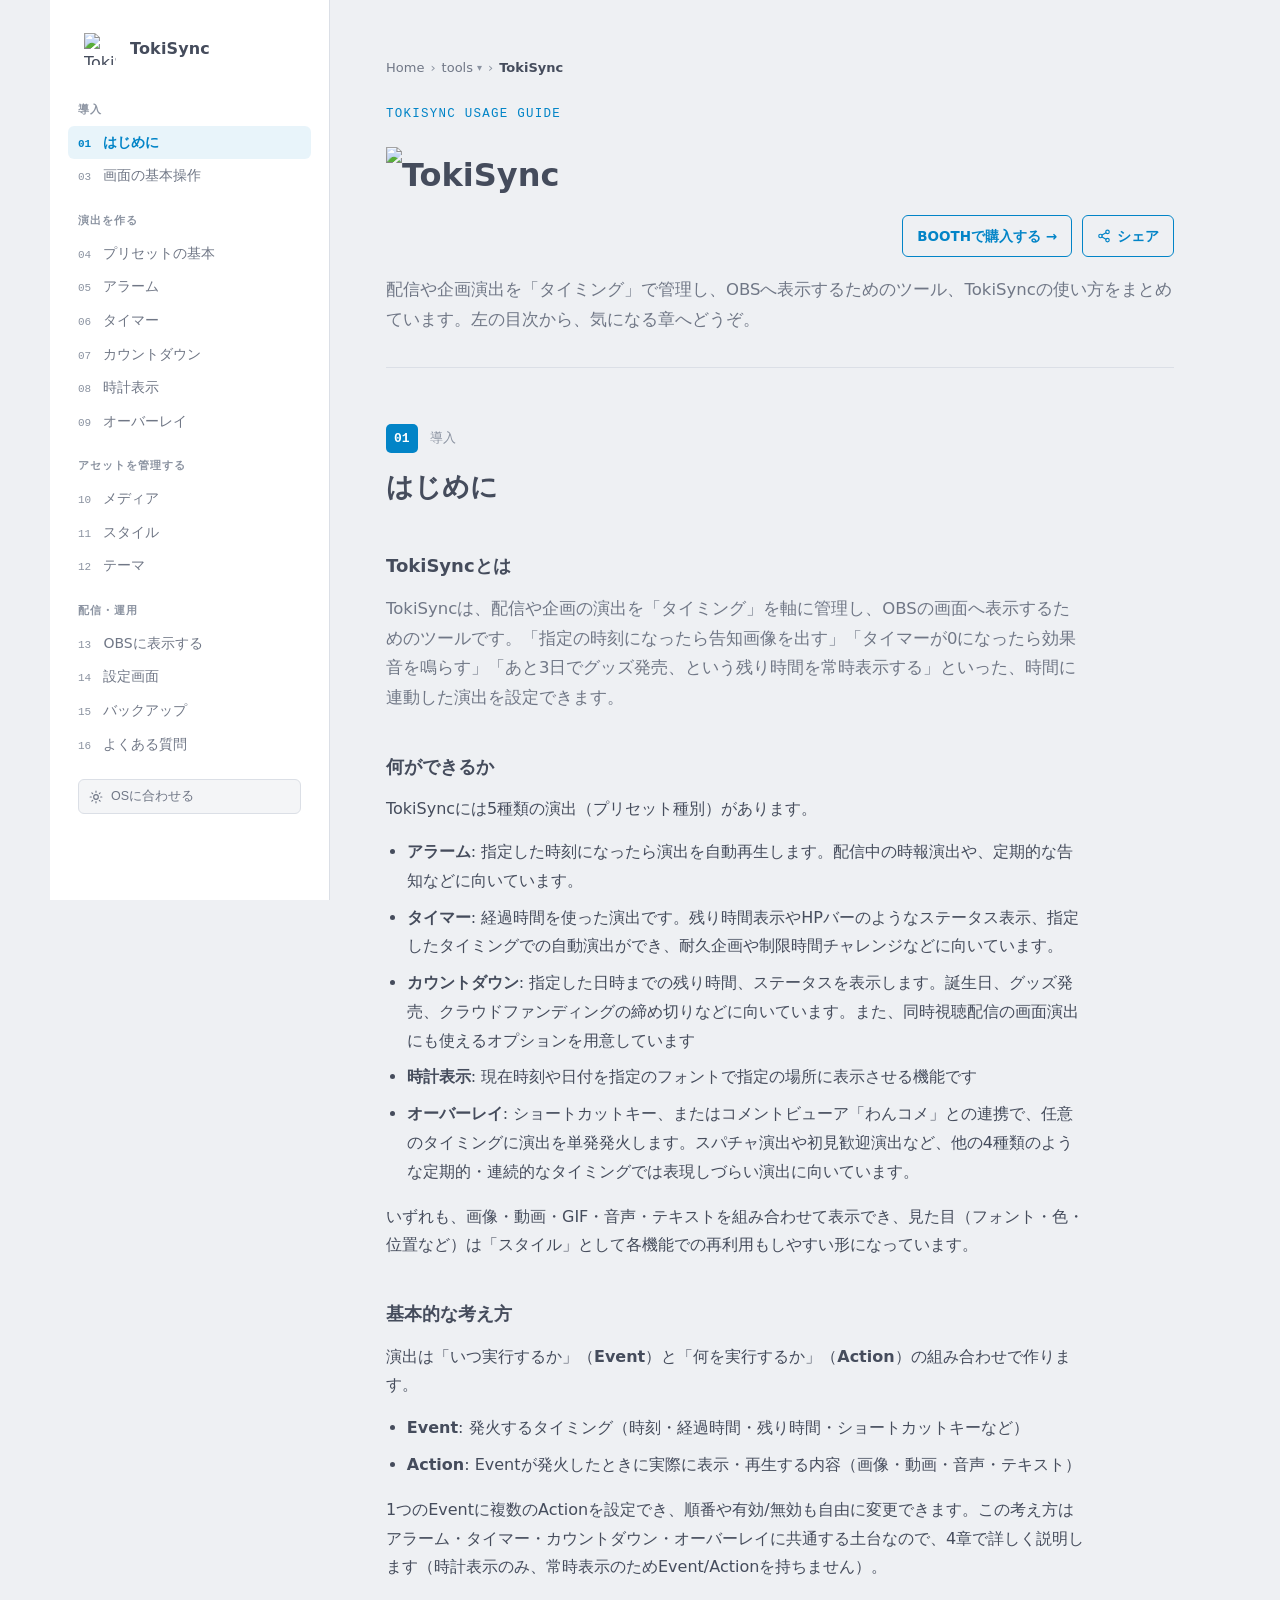
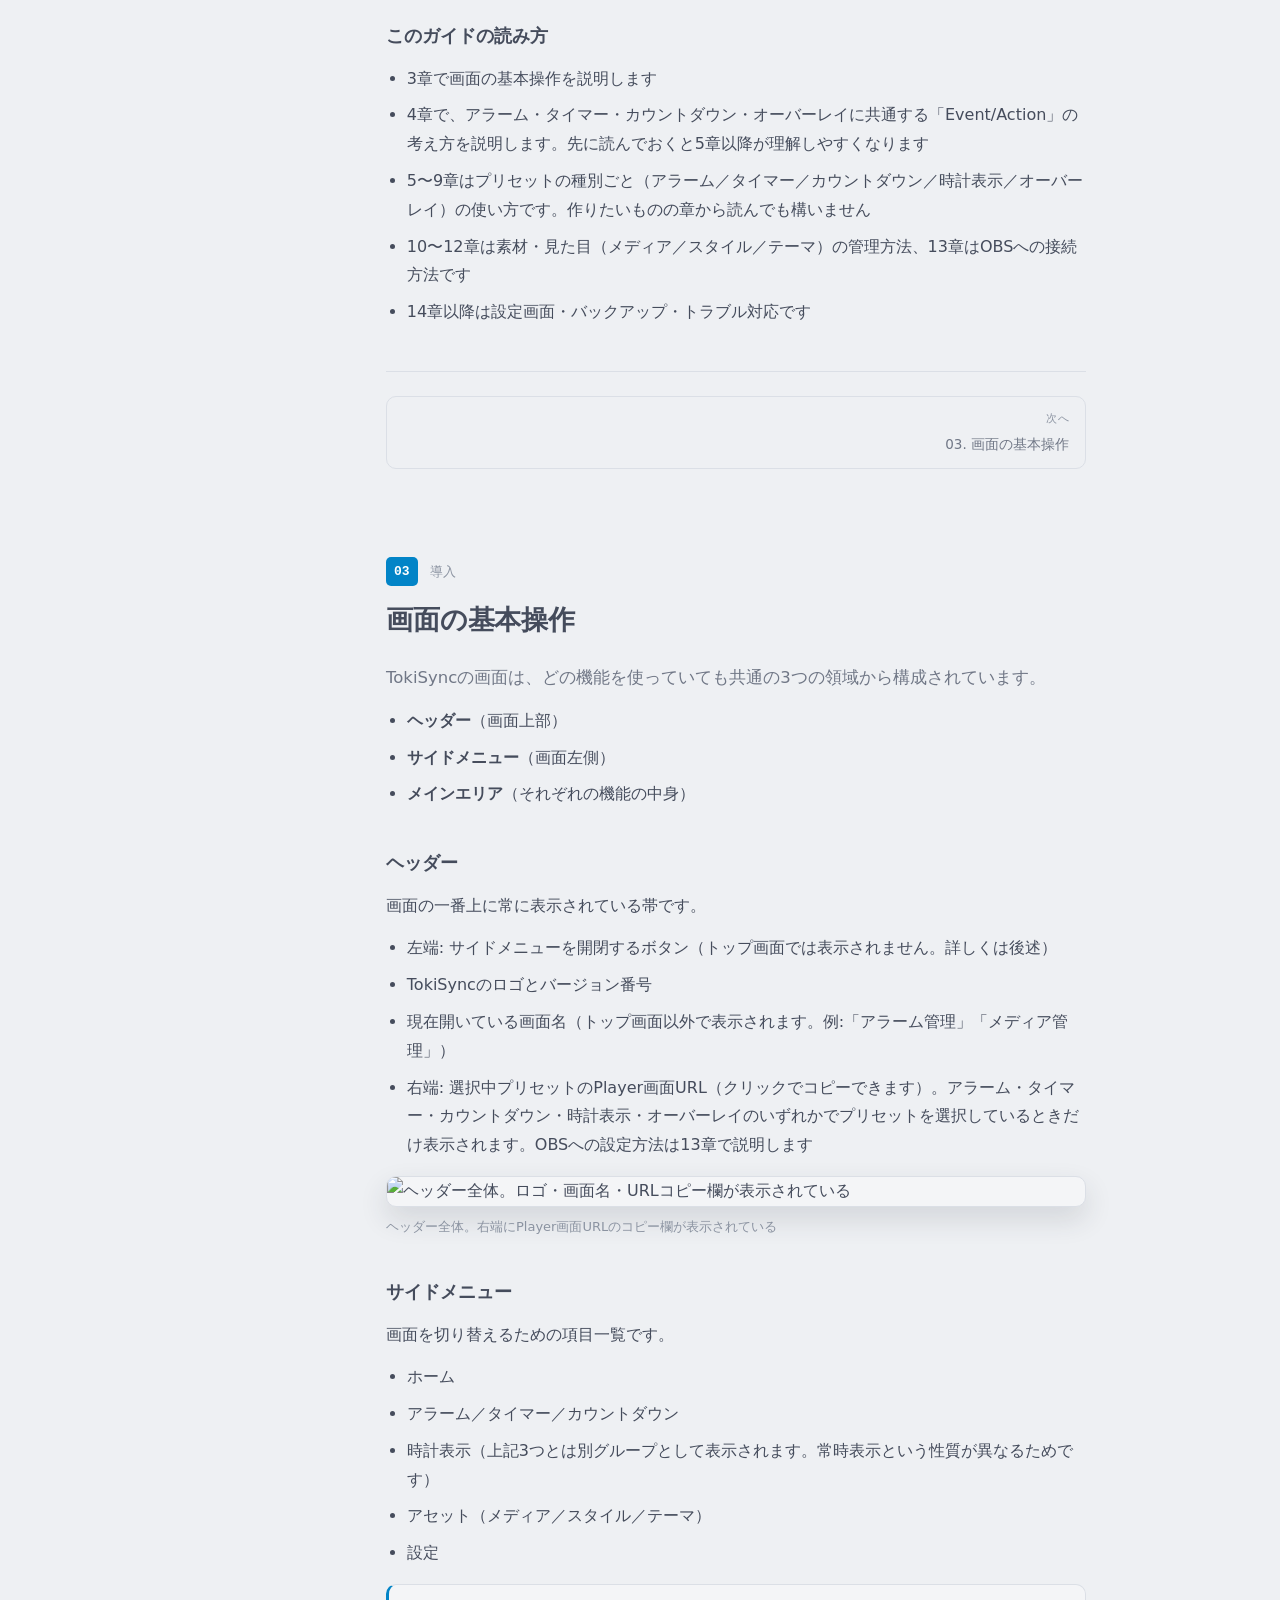
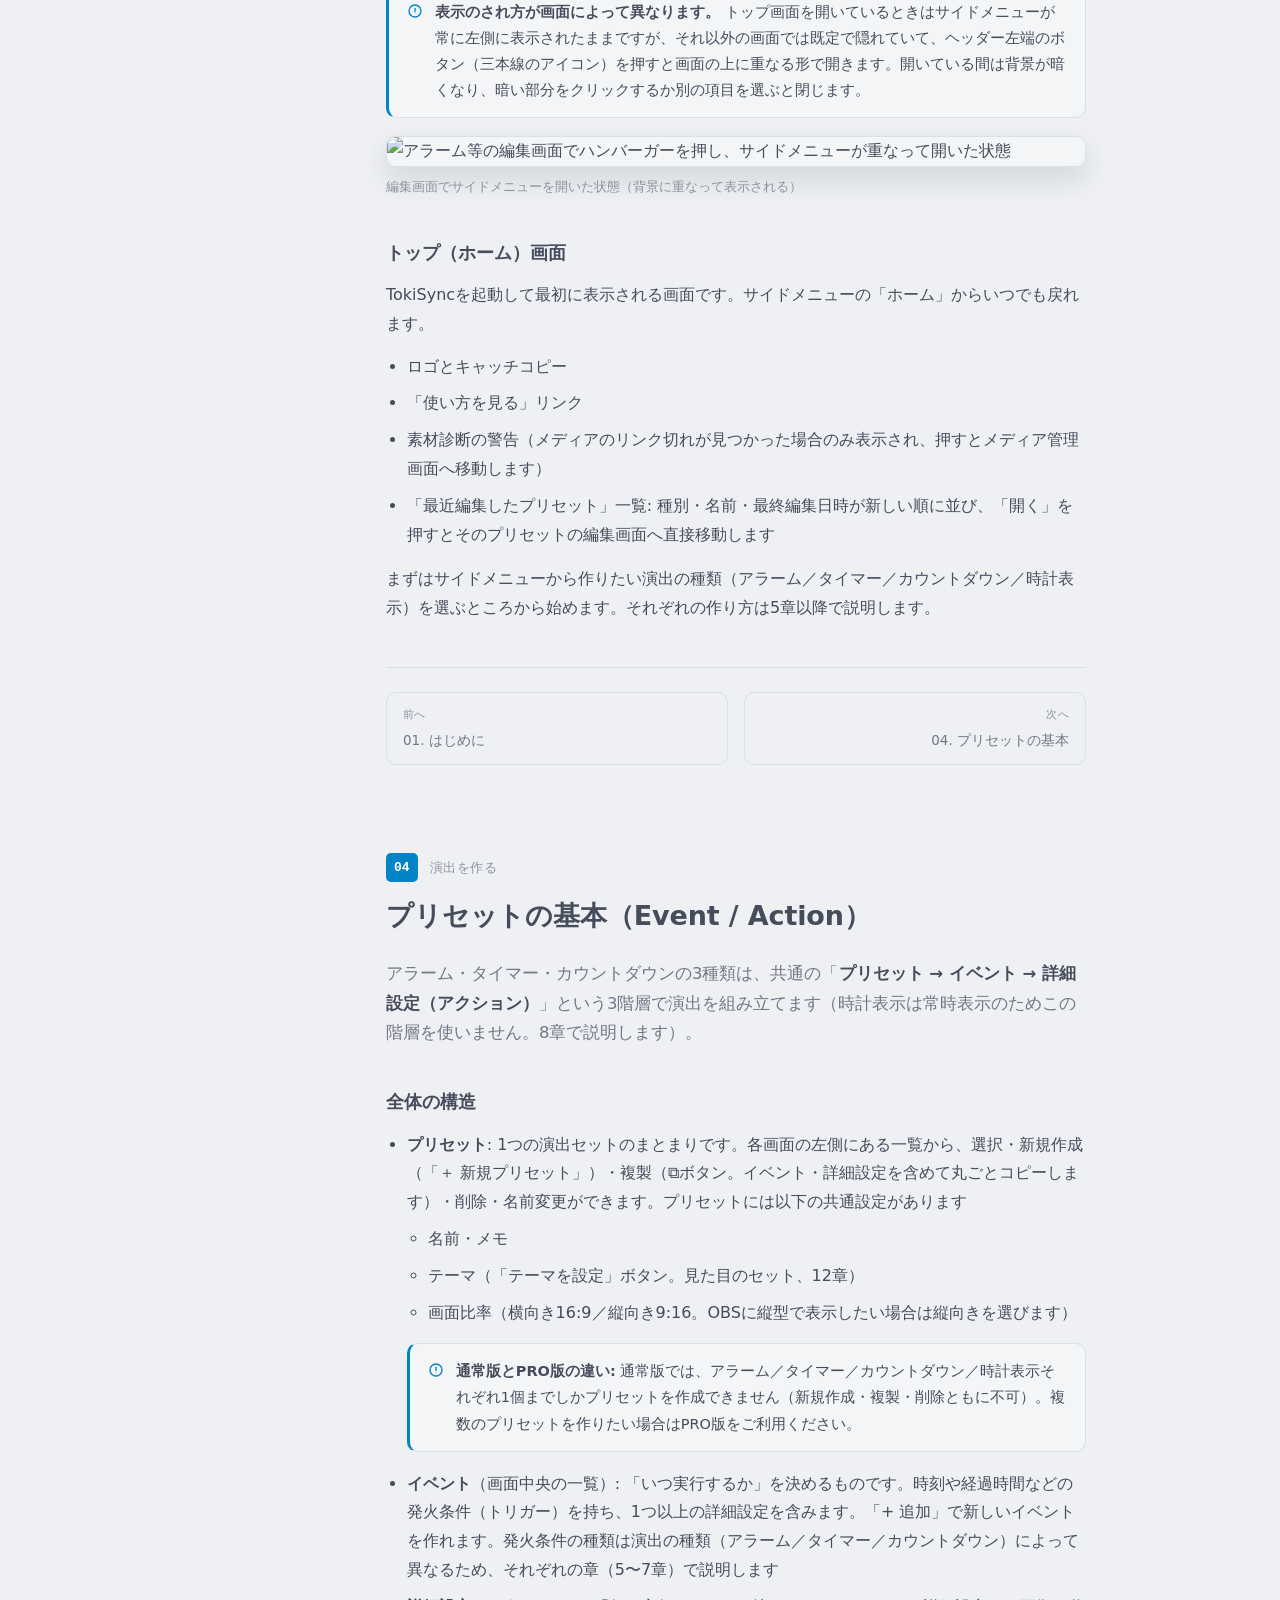
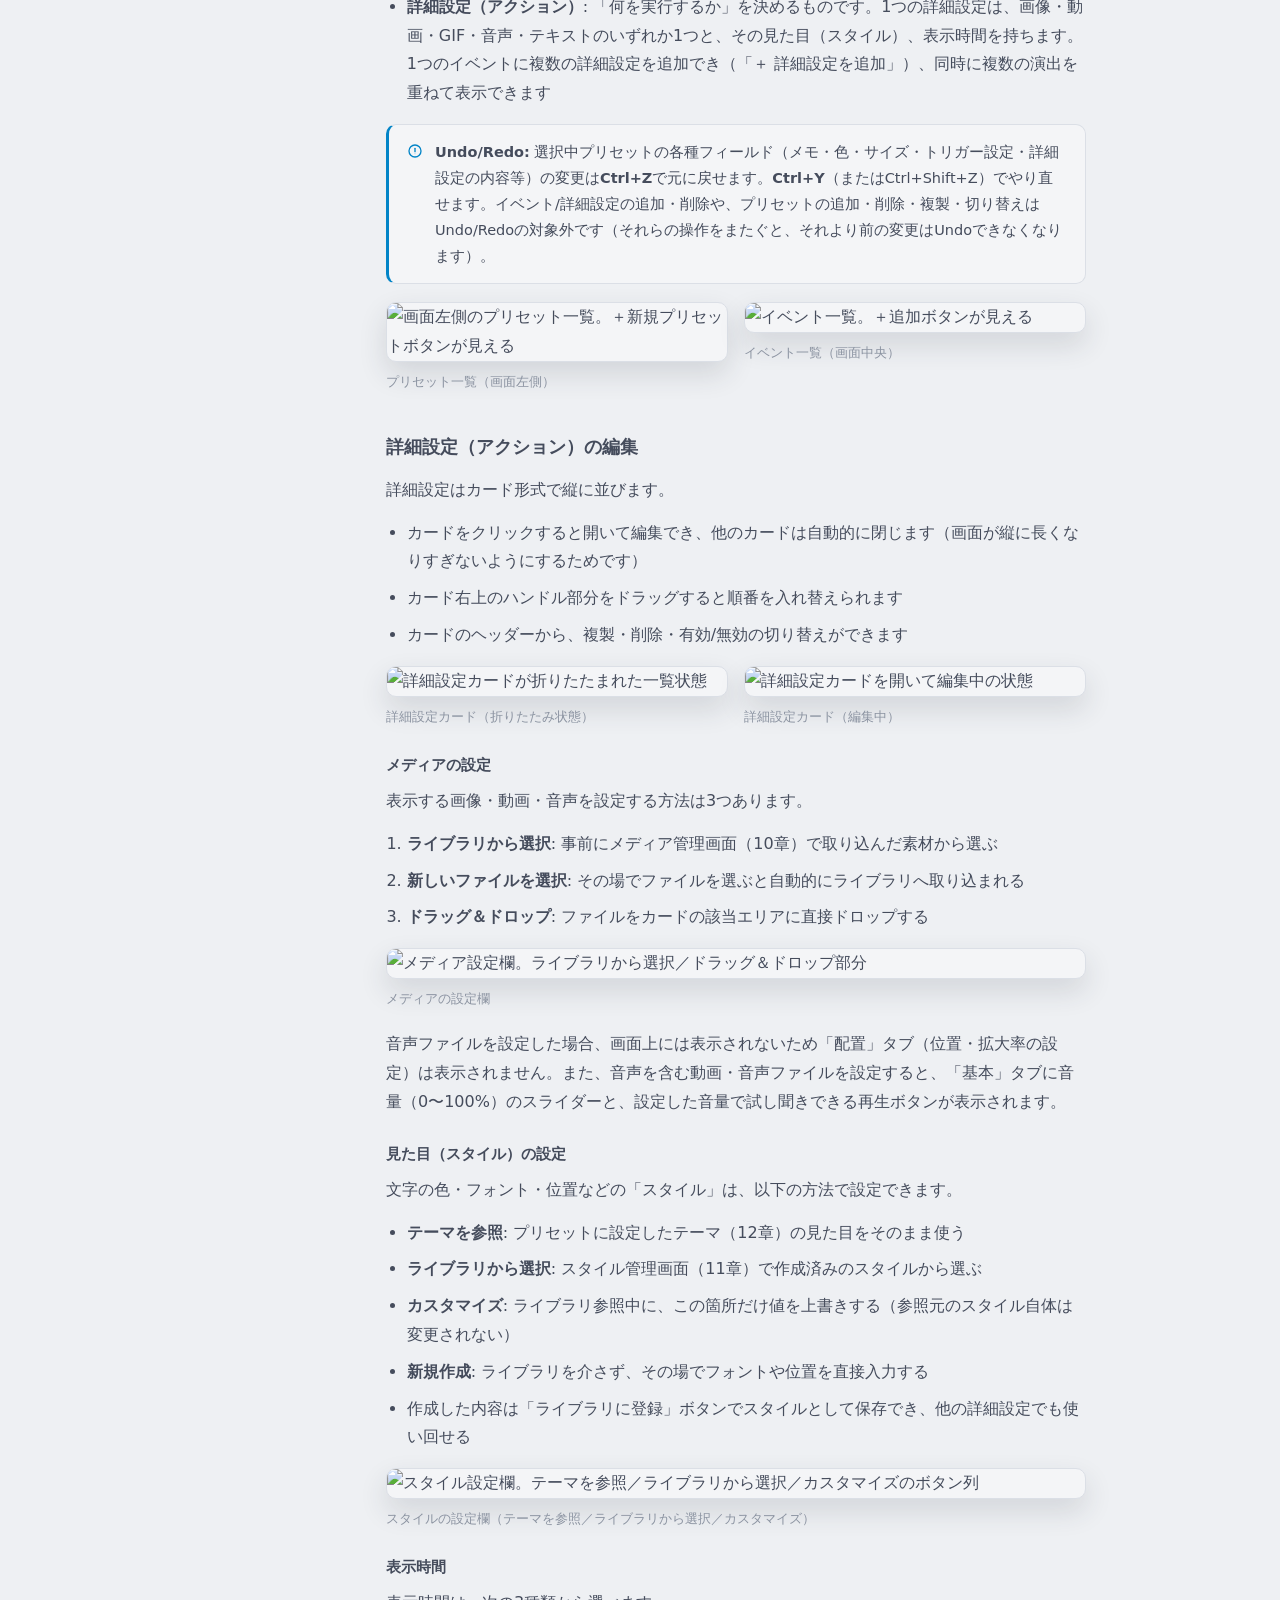
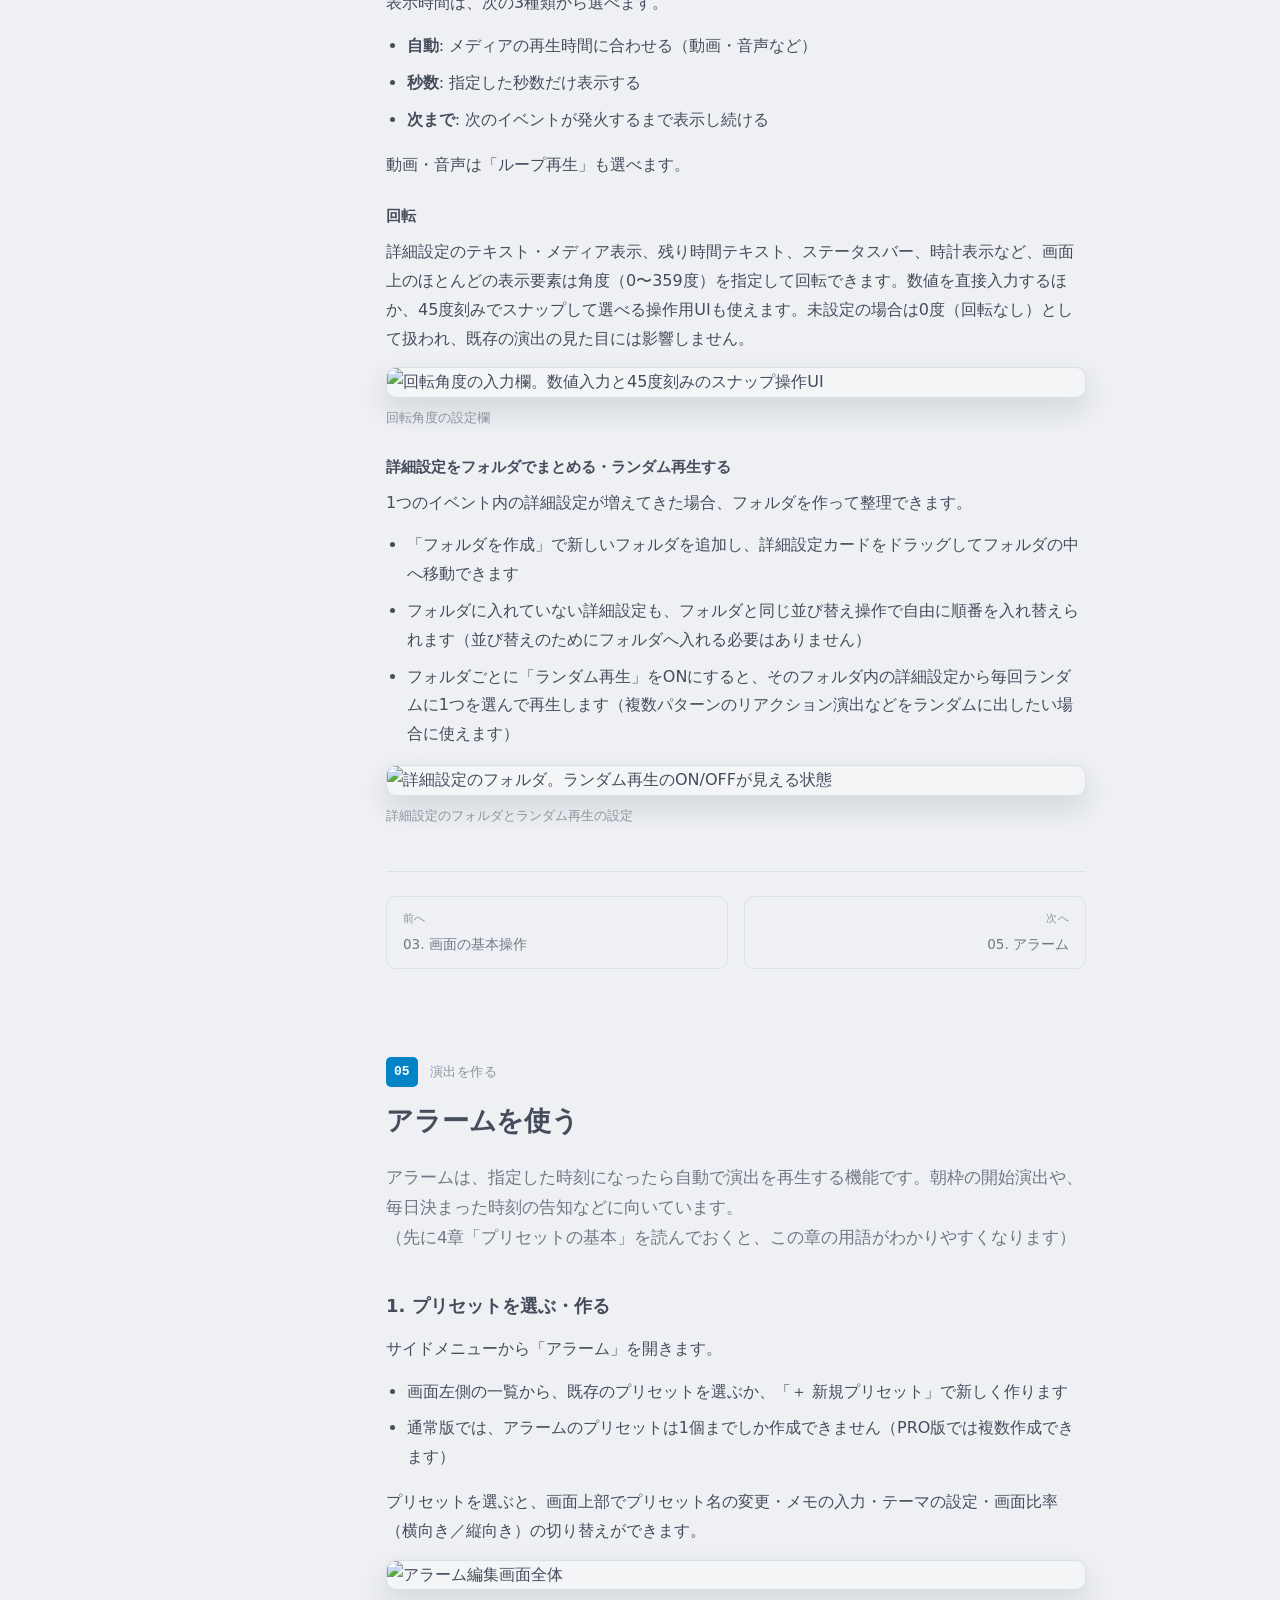
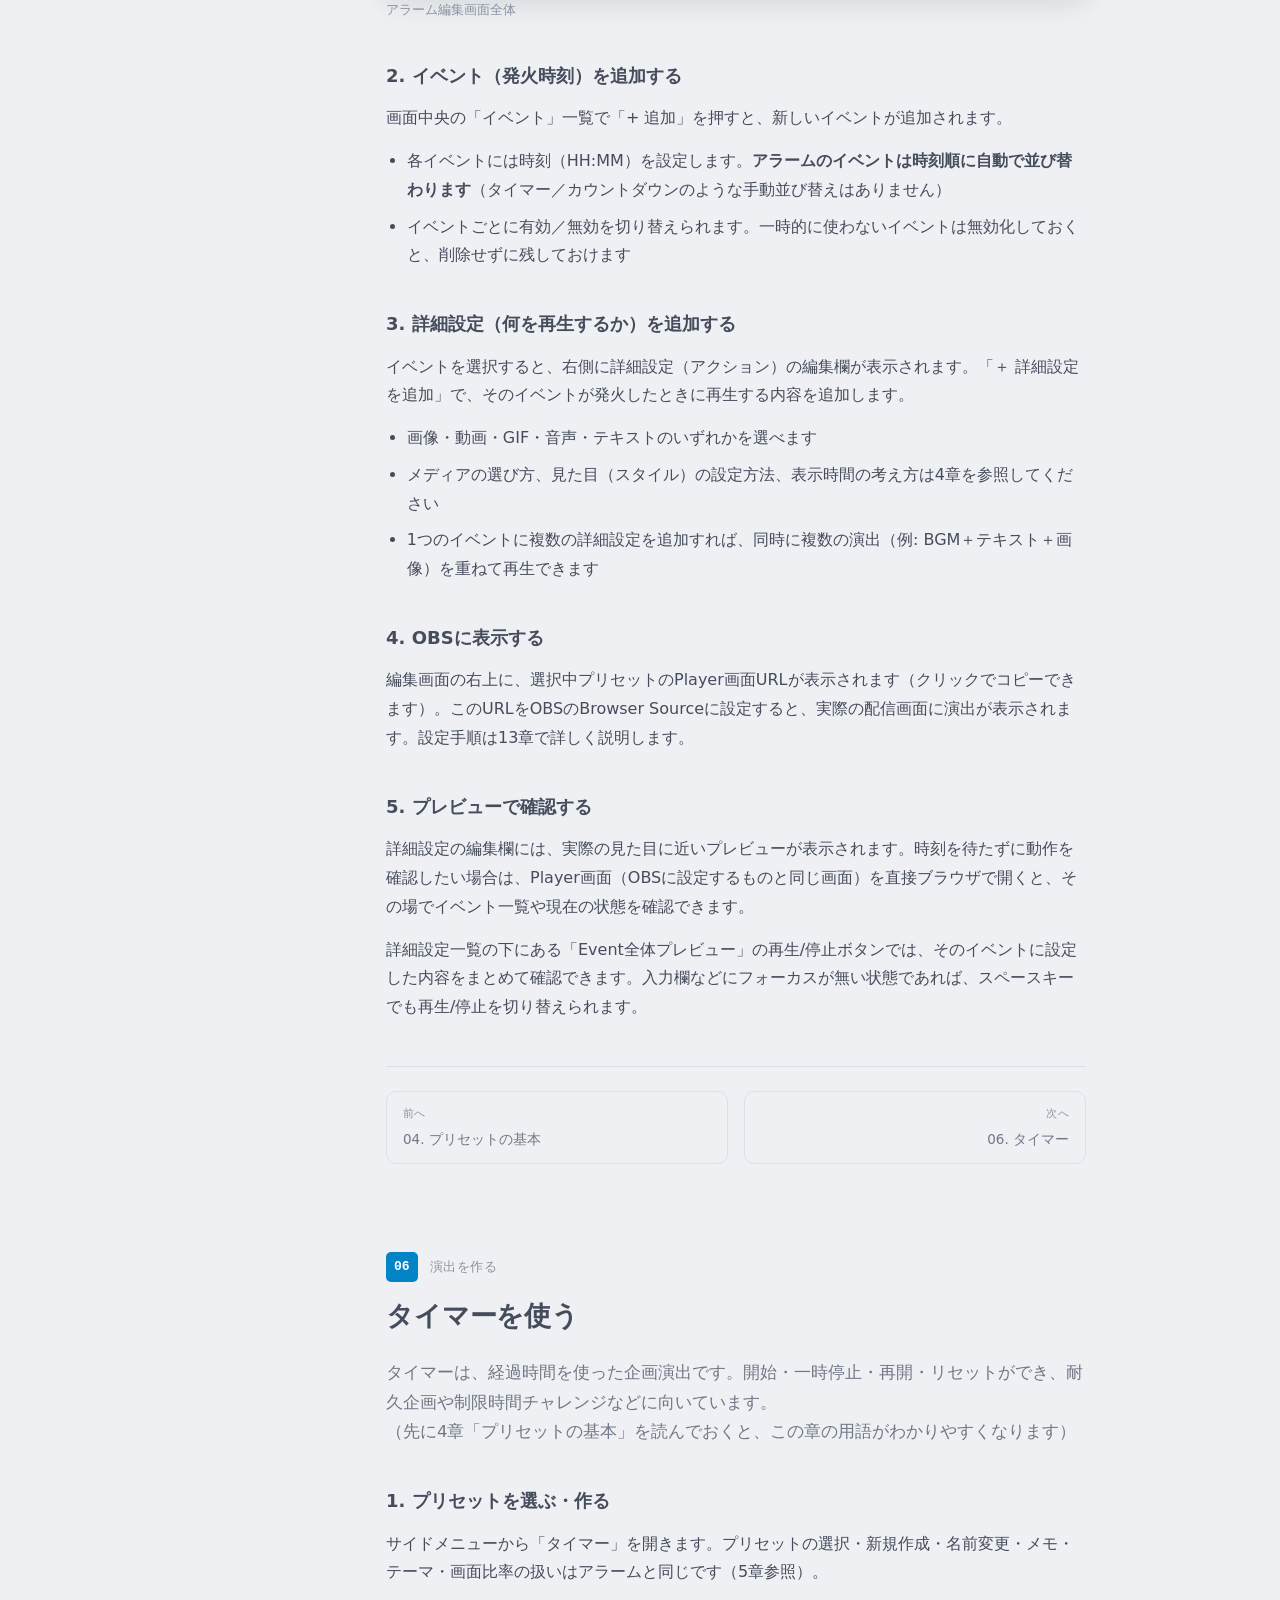
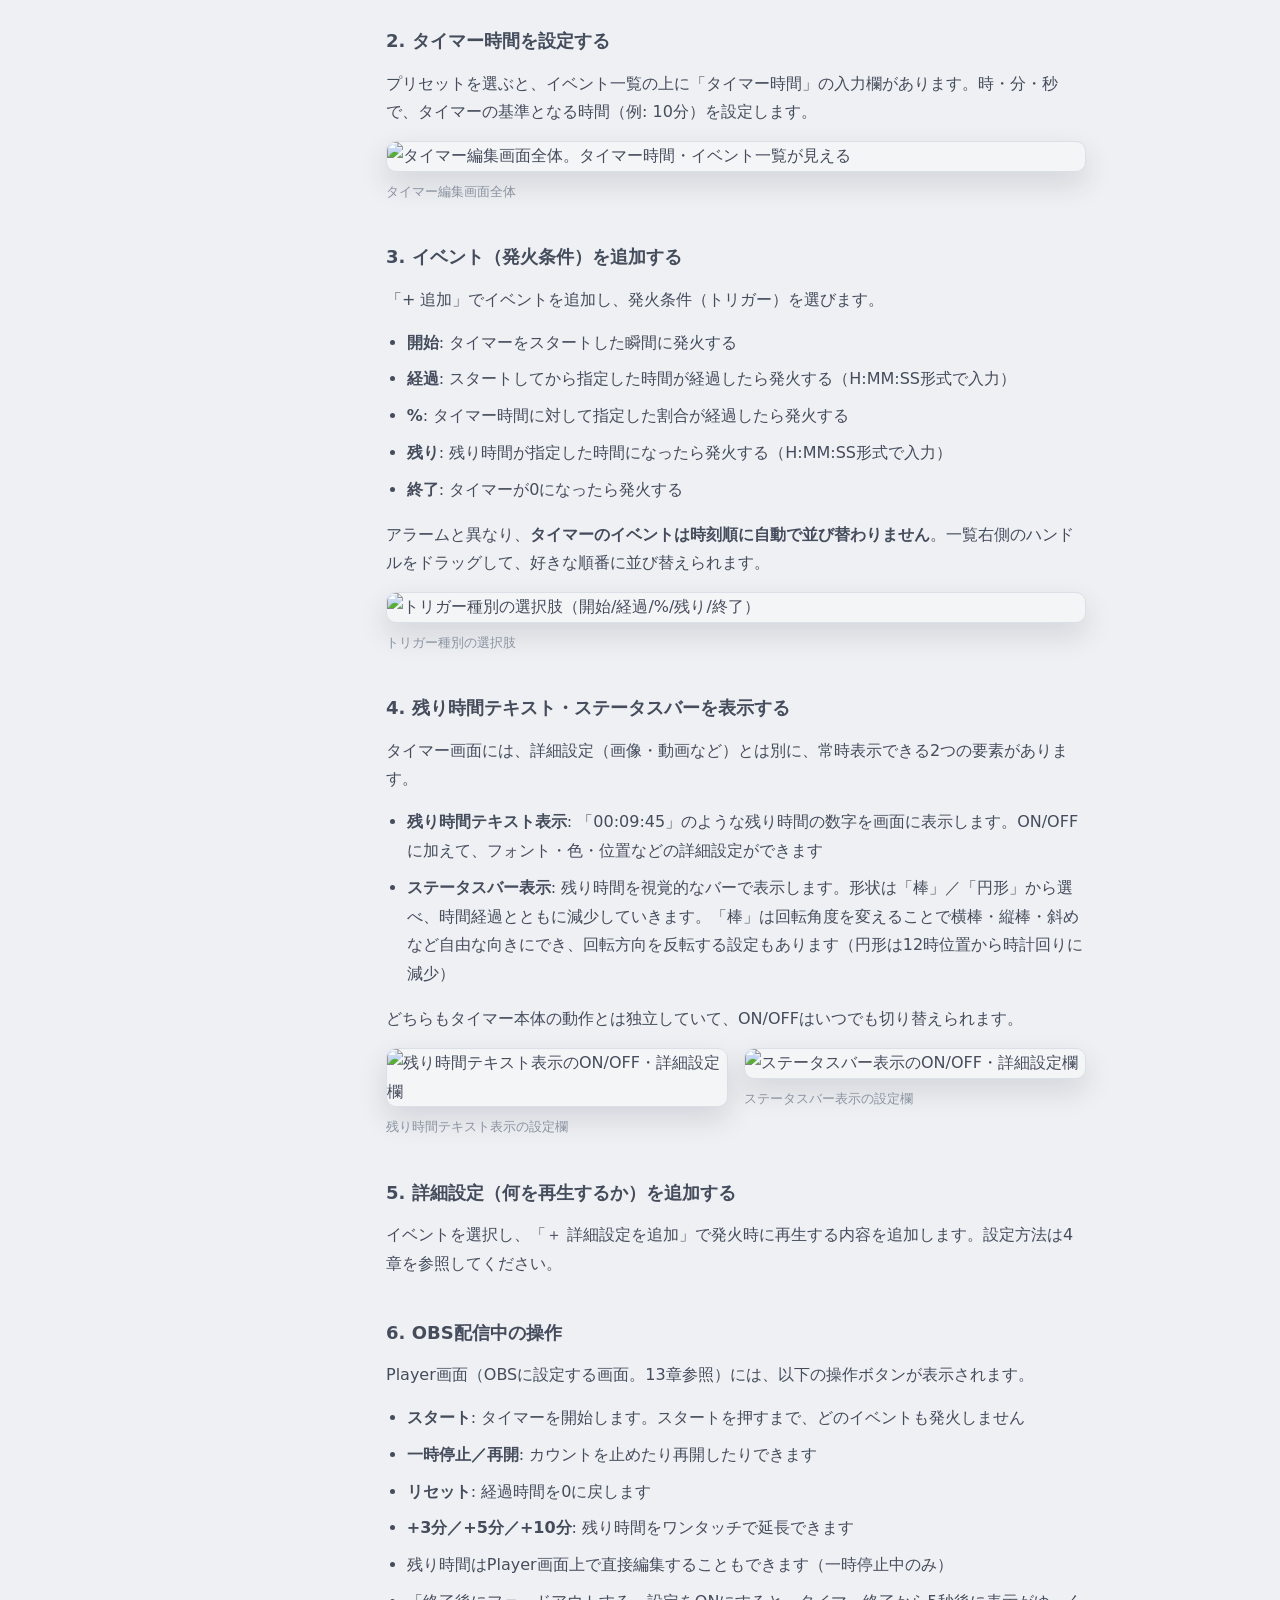
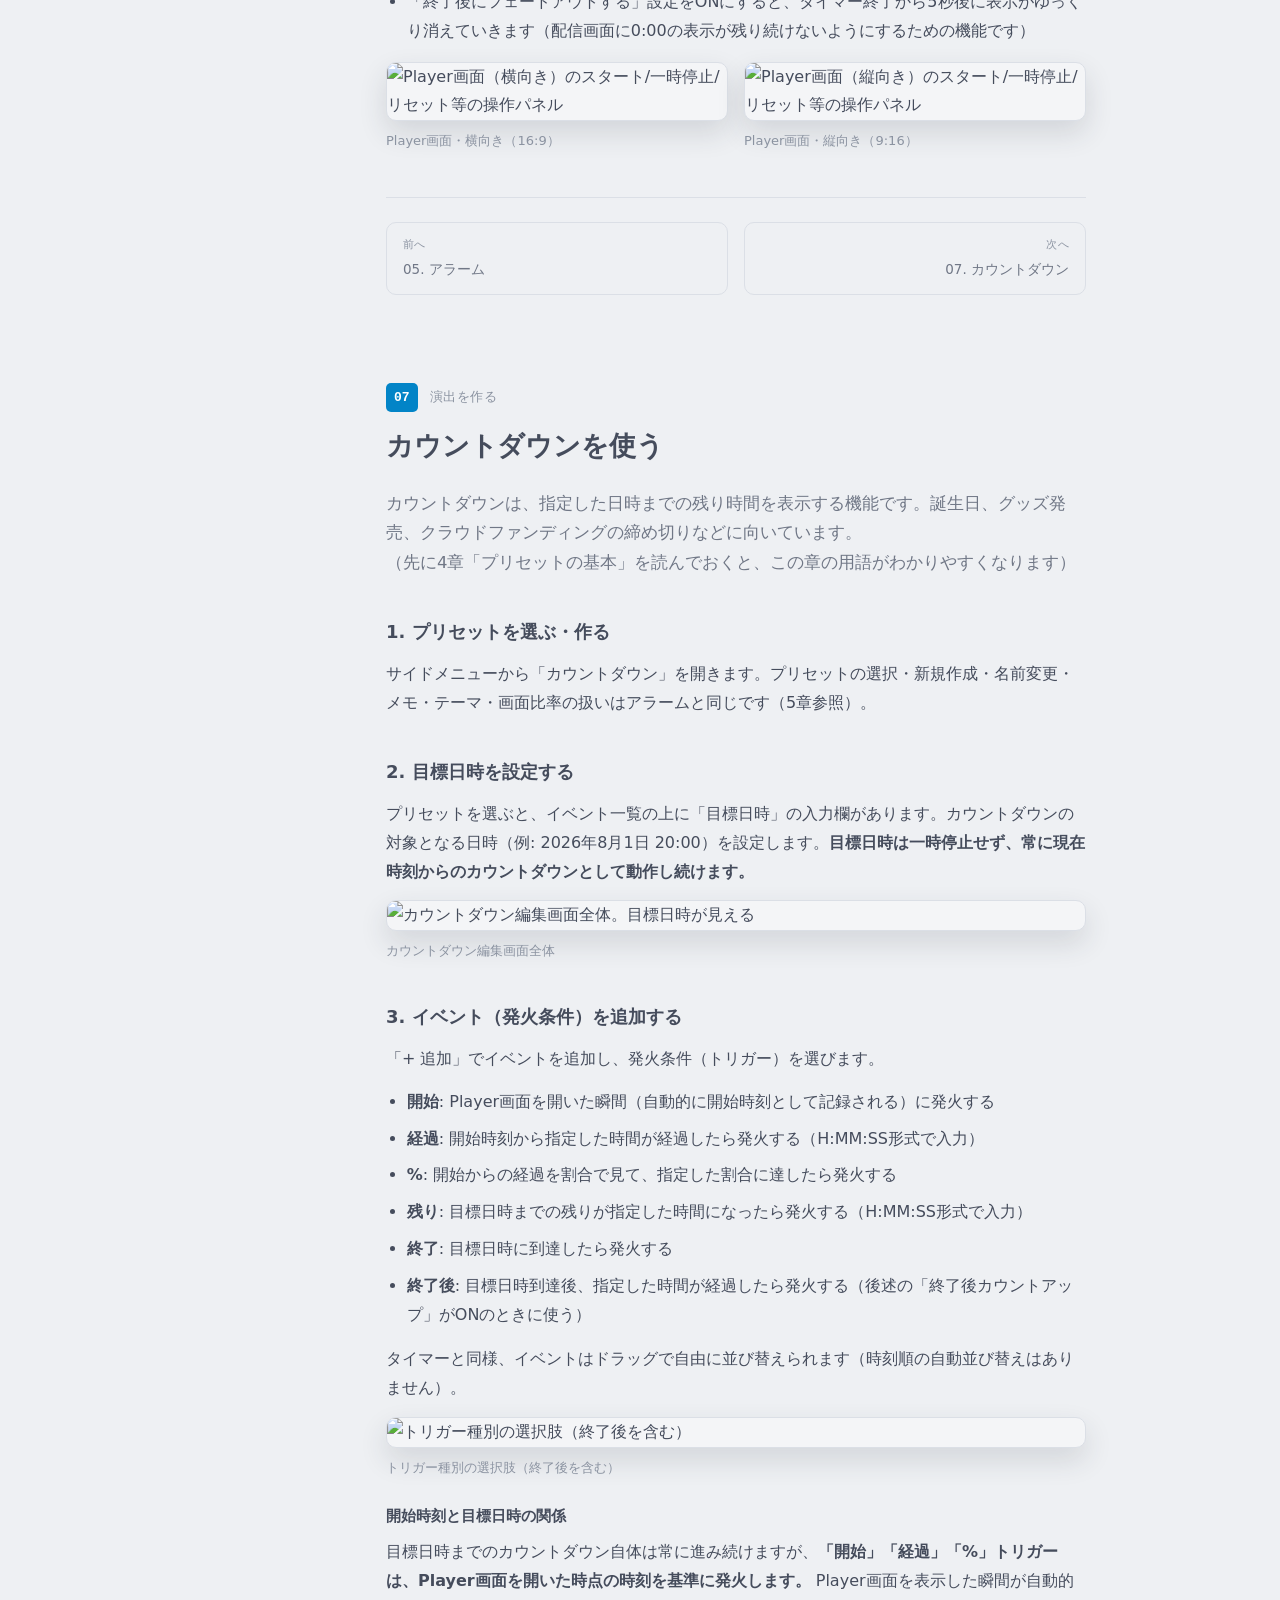
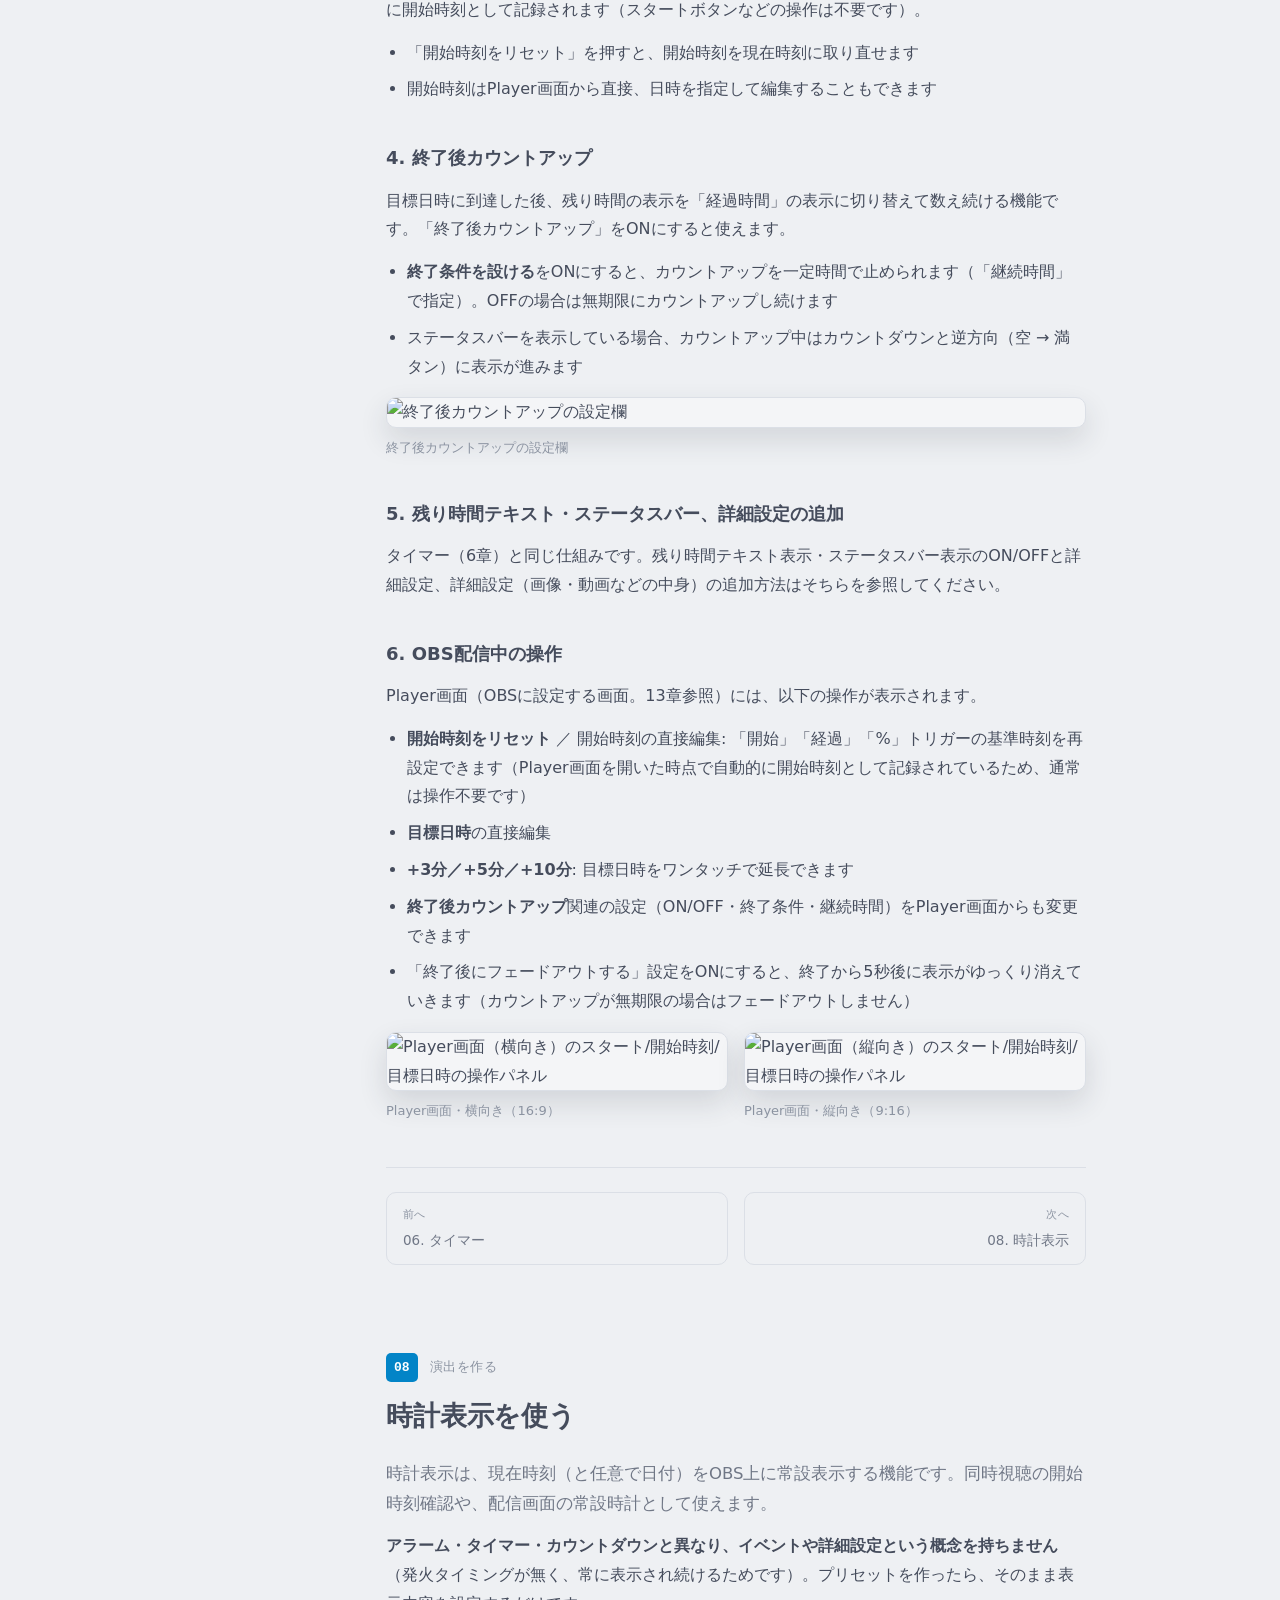
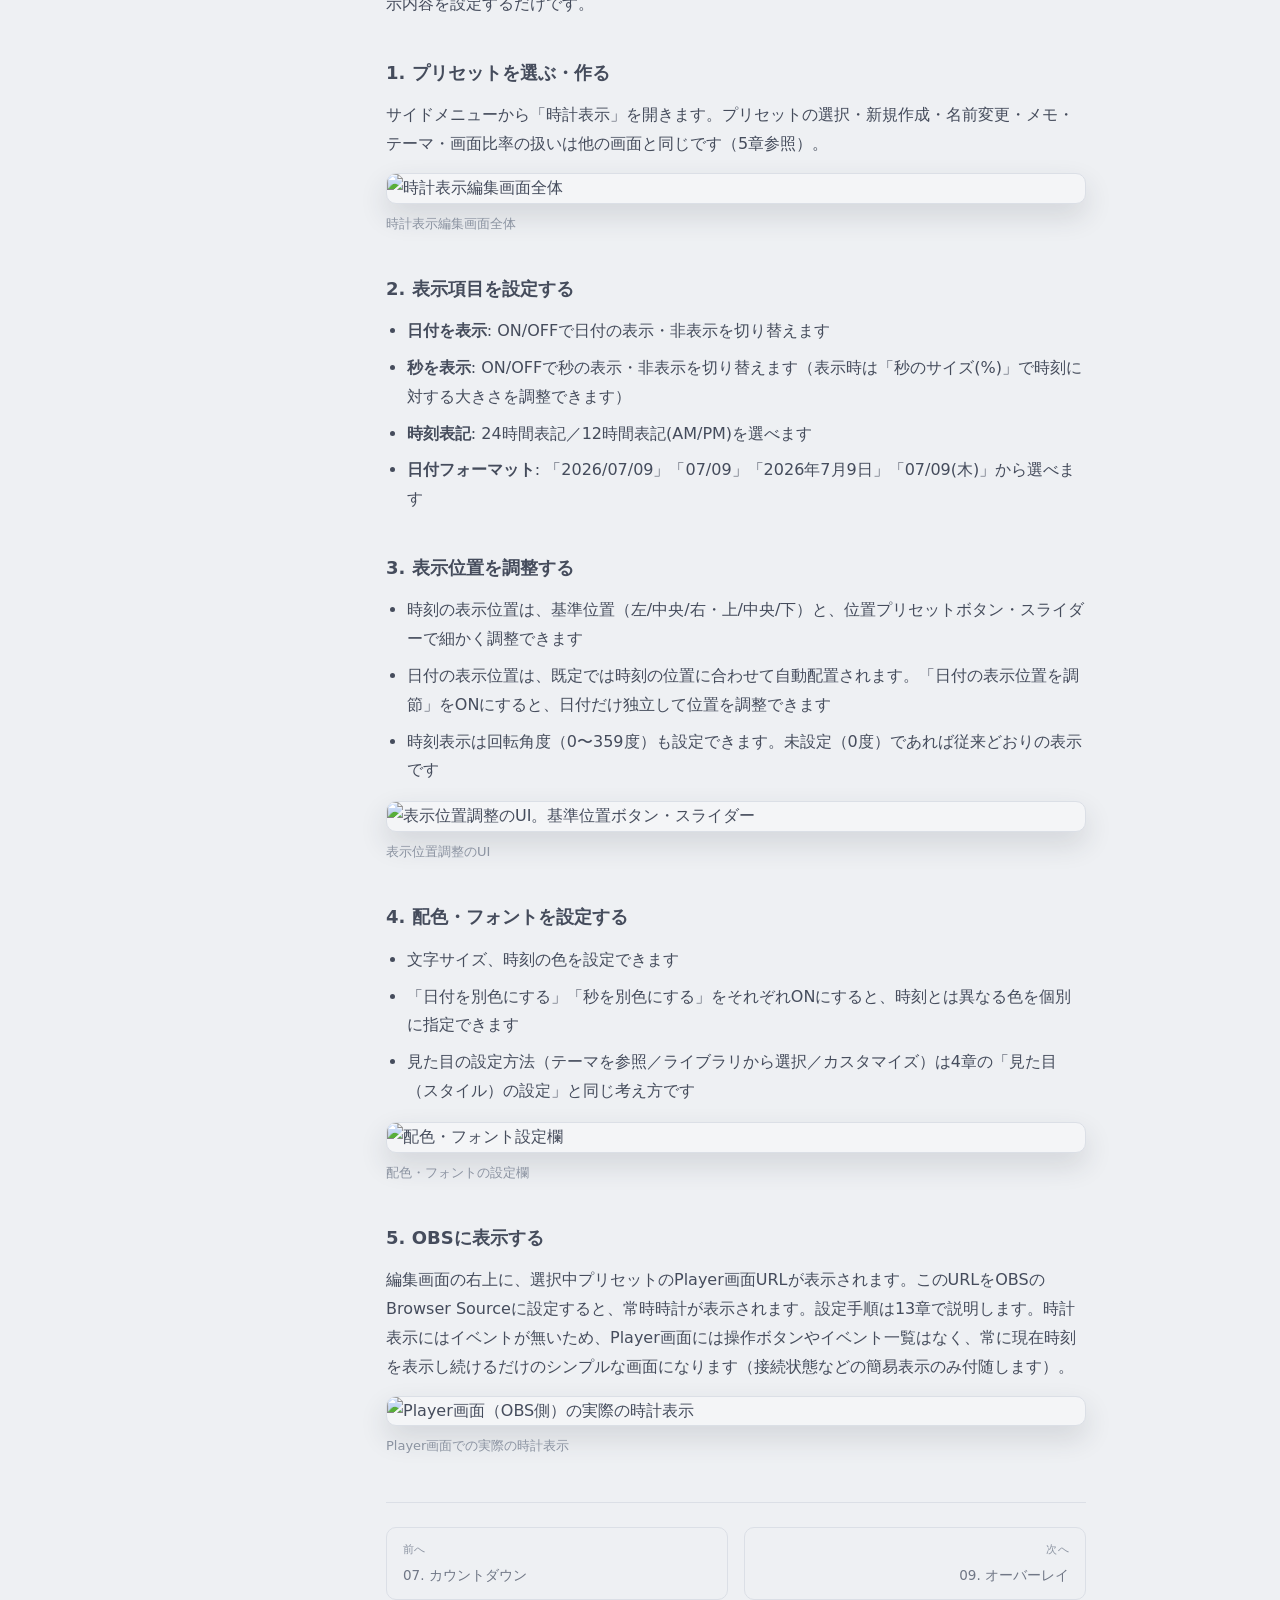
==== commit 1b4dc916: "Merge branch 'main' of https://github.com/manachitose/docs" ====
--- a/TokiSync/TokiSync.html
+++ b/TokiSync/TokiSync.html
@@ -14,13 +14,13 @@
 <meta property="og:type" content="website">
 <meta property="og:title" content="TokiSync 使い方ガイド">
 <meta property="og:description" content="配信や企画演出を「タイミング」で管理し、OBSへ表示するためのツール、TokiSyncの使い方">
-<meta property="og:image" content="icons/TokiSync_og_image.jpg">
-<meta property="og:url" content="https://manachitose.github.io/docs/TokiSync/TokiSync.html">
+<meta property="og:image" content="https://manachitose.github.io/TokiSync/icons/TokiSync_og_image.jpgg">
+<meta property="og:url" content="https://manachitose.github.io/TokiSync/TokiSync.html">
 <meta property="og:site_name" content="TokiSync 使い方ガイド">
 <meta name="twitter:card" content="summary_large_image">
 <meta name="twitter:title" content="TokiSync 使い方ガイド">
 <meta name="twitter:description" content="配信や企画演出を「タイミング」で管理し、OBSへ表示するためのツール、TokiSyncの使い方">
-<meta name="twitter:image" content="https://manachitose.github.io/docs/TokiSync/icons/TokiSync_og_image.jpg">
+<meta name="twitter:image" content="https://manachitose.github.io/TokiSync/icons/TokiSync_og_image.jpg">
 <link rel="stylesheet" href="TokiSync.css">
 </head>
 <body>
@@ -35,12 +35,10 @@
 
 <div class="layout">
   <aside class="sidebar" id="sidebar">
-    <a class="home-link" href="../index.html">← HOME</a>
     <div class="brand">
       <span class="brand-logo"><img src="icons/TokiSync_ico.png" alt="TokiSync" style="width: 32px; height: 32px;"></span>
       <span class="brand-name">TokiSync</span>
     </div>
-    <span class="brand-sub">使い方ガイド</span>
 
     <nav>
       <div class="nav-group">
@@ -71,15 +69,6 @@
         <a class="nav-link" href="#ch16"><span class="num">16</span>よくある質問</a>
       </div>
     </nav>
-    <div class="sidebar-panel">
-      <details class="sidebar-accordion">
-        <summary>他のツール</summary>
-        <ul class="sidebar-links">
-          <li><a class="sidebar-link" href="../Templatte/Templatte.html">Templatte</a></li>
-        </ul>
-      </details>
-    </div>
-
     <button class="theme-toggle" id="themeToggle" type="button">
       <svg id="themeIcon" width="14" height="14" viewBox="0 0 24 24" fill="none" stroke="currentColor" stroke-width="2" stroke-linecap="round" stroke-linejoin="round"><circle cx="12" cy="12" r="4"/><path d="M12 2v2M12 20v2M4.9 4.9l1.4 1.4M17.7 17.7l1.4 1.4M2 12h2M20 12h2M4.9 19.1l1.4-1.4M17.7 6.3l1.4-1.4"/></svg>
       <span id="themeLabel">表示テーマを切り替え</span>
@@ -87,9 +76,36 @@
   </aside>
 
   <main class="content">
+    <nav class="breadcrumb" aria-label="パンくずリスト">
+      <a class="breadcrumb-link" href="../index.html">Home</a>
+      <span class="breadcrumb-sep">›</span>
+      <details class="breadcrumb-dropdown" id="toolsDropdown">
+        <summary class="breadcrumb-link">tools</summary>
+        <ul class="breadcrumb-menu">
+          <li><a href="../TokiSync/TokiSync.html" aria-current="page">TokiSync</a></li>
+          <li><a href="../Templatte/Templatte.html">Templatte</a></li>
+        </ul>
+      </details>
+      <span class="breadcrumb-sep">›</span>
+      <span class="breadcrumb-current">TokiSync</span>
+    </nav>
+
     <header class="doc-header">
       <p class="doc-eyebrow">TokiSync Usage Guide</p>
       <h1 class="doc-title"><img src="icons/TokiSync_文字入り.png" alt="TokiSync"></h1>
+      <div class="doc-header-actions">
+        <a class="doc-store-link" href="https://manachitose.booth.pm/items/7671332" target="_blank" rel="noopener">BOOTHで購入する →</a>
+        <div class="share-widget">
+          <button class="share-btn" id="shareBtn" type="button" aria-haspopup="true" aria-expanded="false">
+            <svg width="14" height="14" viewBox="0 0 24 24" fill="none" stroke="currentColor" stroke-width="2" stroke-linecap="round" stroke-linejoin="round"><circle cx="18" cy="5" r="3"/><circle cx="6" cy="12" r="3"/><circle cx="18" cy="19" r="3"/><line x1="8.59" y1="13.51" x2="15.42" y2="17.49"/><line x1="15.41" y1="6.51" x2="8.59" y2="10.49"/></svg>
+            <span>シェア</span>
+          </button>
+          <div class="share-menu" id="shareMenu" hidden>
+            <a class="share-menu-item" id="shareTwitter" href="#" target="_blank" rel="noopener">Xでポストする</a>
+            <button class="share-menu-item" id="shareCopy" type="button">リンクをコピーする</button>
+          </div>
+        </div>
+      </div>
       <p class="doc-lede">配信や企画演出を「タイミング」で管理し、OBSへ表示するためのツール、TokiSyncの使い方をまとめています。左の目次から、気になる章へどうぞ。</p>
     </header>
 
--- a/TokiSync/TokiSync.css
+++ b/TokiSync/TokiSync.css
@@ -0,0 +1,687 @@
+  :root {
+    --tokisync-bg: #14171c;
+    --tokisync-surface: #1b1f26;
+    --tokisync-surface-2: #202632;
+    --tokisync-surface-3: #262d3a;
+    --tokisync-border: #2b323f;
+    --tokisync-border-soft: #232a35;
+    --tokisync-text: #f2f5f9;
+    --tokisync-text-muted: #a7b0c0;
+    --tokisync-text-faint: #717d90;
+    --tokisync-accent: #4fc3ff;
+    --tokisync-accent-soft: rgba(79, 195, 255, 0.14);
+    --tokisync-accent-ink: #08222e;
+    --tokisync-warning: #f2b84b;
+    --tokisync-warning-soft: rgba(242, 184, 75, 0.12);
+    --tokisync-danger: #ef6a6a;
+    --tokisync-danger-soft: rgba(239, 106, 106, 0.12);
+    --tokisync-success: #8fd97a;
+    --tokisync-success-soft: rgba(143, 217, 122, 0.12);
+    --tokisync-shadow: 0 12px 32px rgba(0,0,0,0.35);
+    --tokisync-radius-s: 6px;
+    --tokisync-radius-m: 10px;
+    --tokisync-font-sans: "Noto Sans JP", "Yu Gothic UI", "Hiragino Kaku Gothic ProN", "Hiragino Sans", "Meiryo", system-ui, sans-serif;
+    --tokisync-font-mono: ui-monospace, "SF Mono", "JetBrains Mono", Consolas, "Courier New", monospace;
+  }
+
+  @media (prefers-color-scheme: light) {
+    :root {
+      --tokisync-bg: #eef0f3;
+      --tokisync-surface: #ffffff;
+      --tokisync-surface-2: #f4f5f7;
+      --tokisync-surface-3: #eceef2;
+      --tokisync-border: #dbdfe6;
+      --tokisync-border-soft: #e6e9ee;
+      --tokisync-text: #454c5c;
+      --tokisync-text-muted: #707786;
+      --tokisync-text-faint: #8b93a1;
+      --tokisync-accent: #0284c7;
+      --tokisync-accent-soft: rgba(2, 132, 199, 0.09);
+      --tokisync-accent-ink: #ffffff;
+      --tokisync-warning: #b45f06;
+      --tokisync-warning-soft: rgba(180, 95, 6, 0.10);
+      --tokisync-danger: #d63b3b;
+      --tokisync-danger-soft: rgba(214, 59, 59, 0.09);
+      --tokisync-success: #3f9142;
+      --tokisync-success-soft: rgba(63, 145, 66, 0.10);
+      --tokisync-shadow: 0 12px 28px rgba(40, 48, 66, 0.14);
+    }
+  }
+
+  :root[data-theme="dark"] {
+    --tokisync-bg: #14171c; --tokisync-surface: #1b1f26; --tokisync-surface-2: #202632; --tokisync-surface-3: #262d3a;
+    --tokisync-border: #2b323f; --tokisync-border-soft: #232a35; --tokisync-text: #f2f5f9; --tokisync-text-muted: #a7b0c0; --tokisync-text-faint: #717d90;
+    --tokisync-accent: #4fc3ff; --tokisync-accent-soft: rgba(79,195,255,0.14); --tokisync-accent-ink: #08222e;
+    --tokisync-warning: #f2b84b; --tokisync-warning-soft: rgba(242,184,75,0.12);
+    --tokisync-danger: #ef6a6a; --tokisync-danger-soft: rgba(239,106,106,0.12);
+    --tokisync-success: #8fd97a; --tokisync-success-soft: rgba(143,217,122,0.12);
+    --tokisync-shadow: 0 12px 32px rgba(0,0,0,0.35);
+  }
+  :root[data-theme="light"] {
+    --tokisync-bg: #eef0f3; --tokisync-surface: #ffffff; --tokisync-surface-2: #f4f5f7; --tokisync-surface-3: #eceef2;
+    --tokisync-border: #dbdfe6; --tokisync-border-soft: #e6e9ee; --tokisync-text: #454c5c; --tokisync-text-muted: #707786; --tokisync-text-faint: #8b93a1;
+    --tokisync-accent: #0284c7; --tokisync-accent-soft: rgba(2,132,199,0.09); --tokisync-accent-ink: #ffffff;
+    --tokisync-warning: #b45f06; --tokisync-warning-soft: rgba(180,95,6,0.10);
+    --tokisync-danger: #d63b3b; --tokisync-danger-soft: rgba(214,59,59,0.09);
+    --tokisync-success: #3f9142; --tokisync-success-soft: rgba(63,145,66,0.10);
+    --tokisync-shadow: 0 12px 28px rgba(40,48,66,0.14);
+  }
+
+  * { box-sizing: border-box; }
+  html { scroll-behavior: smooth; }
+  @media (prefers-reduced-motion: reduce) {
+    html { scroll-behavior: auto; }
+    * { animation-duration: 0.01ms !important; transition-duration: 0.01ms !important; }
+  }
+
+  body {
+    margin: 0;
+    background: var(--tokisync-bg);
+    color: var(--tokisync-text);
+    font-family: var(--tokisync-font-sans);
+    font-size: 16px;
+    line-height: 1.8;
+    -webkit-font-smoothing: antialiased;
+  }
+
+  /* ---------- progress bar ---------- */
+  #progress {
+    position: fixed;
+    top: 0; left: 0;
+    height: 3px;
+    width: 0%;
+    background: var(--tokisync-accent);
+    z-index: 60;
+    transition: width 80ms linear;
+  }
+
+  /* ---------- layout ---------- */
+  .layout {
+    display: flex;
+    align-items: flex-start;
+    max-width: 1180px;
+    margin: 0 auto;
+  }
+
+  .sidebar {
+    position: sticky;
+    top: 0;
+    height: 100vh;
+    width: 280px;
+    flex: none;
+    overflow-y: auto;
+    padding: 28px 18px 40px;
+    border-right: 1px solid var(--tokisync-border);
+    background: var(--tokisync-surface);
+  }
+
+  .brand {
+    display: flex;
+    align-items: center;
+    gap: 8px;
+    padding: 4px 10px 20px;
+  }
+  .brand-logo {
+    display: flex;
+    align-items: center;
+    padding: 1px 6px;
+  }
+  .brand-name {
+    font-weight: 700;
+    font-size: 16px;
+    letter-spacing: 0.01em;
+    line-height: 1;
+  }
+  .brand-sub {
+    display: block;
+    font-size: 12px;
+    color: var(--tokisync-text-faint);
+    padding: 0 10px 18px;
+  }
+
+  .nav-group {
+    margin-bottom: 4px;
+  }
+  .nav-group-label {
+    font-size: 11px;
+    font-weight: 700;
+    letter-spacing: 0.09em;
+    color: var(--tokisync-text-faint);
+    text-transform: uppercase;
+    padding: 14px 10px 6px;
+  }
+  .nav-link {
+    display: flex;
+    align-items: baseline;
+    gap: 10px;
+    padding: 7px 10px;
+    border-radius: var(--tokisync-radius-s);
+    color: var(--tokisync-text-muted);
+    text-decoration: none;
+    font-size: 14px;
+    line-height: 1.4;
+  }
+  .nav-link:hover {
+    color: var(--tokisync-text);
+    background: var(--tokisync-surface-2);
+  }
+  .nav-link .num {
+    font-family: var(--tokisync-font-mono);
+    font-size: 11px;
+    color: var(--tokisync-text-faint);
+    flex: none;
+    width: 1.4em;
+  }
+  .nav-link.active {
+    color: var(--tokisync-accent);
+    background: var(--tokisync-accent-soft);
+    font-weight: 700;
+  }
+  .nav-link.active .num { color: var(--tokisync-accent); }
+
+  .theme-toggle {
+    display: flex;
+    align-items: center;
+    gap: 8px;
+    margin: 18px 10px 0;
+    padding: 8px 10px;
+    border: 1px solid var(--tokisync-border);
+    border-radius: var(--tokisync-radius-s);
+    background: var(--tokisync-surface-2);
+    color: var(--tokisync-text-muted);
+    font-size: 12.5px;
+    cursor: pointer;
+    width: calc(100% - 20px);
+  }
+  .theme-toggle:hover { color: var(--tokisync-text); border-color: var(--tokisync-text-faint); }
+  .theme-toggle svg { flex: none; }
+
+  .nav-toggle {
+    display: none;
+  }
+
+  /* ---------- main content ---------- */
+  .content {
+    flex: 1;
+    min-width: 0;
+    padding: 56px 56px 120px;
+  }
+
+  /* ---------- breadcrumb ---------- */
+  .breadcrumb {
+    display: flex;
+    align-items: center;
+    flex-wrap: wrap;
+    gap: 6px;
+    margin-bottom: 24px;
+    font-size: 13px;
+    color: var(--tokisync-text-muted);
+  }
+  .breadcrumb-link {
+    color: var(--tokisync-text-muted);
+    text-decoration: none;
+  }
+  .breadcrumb-link:hover {
+    color: var(--tokisync-accent);
+  }
+  .breadcrumb-sep {
+    color: var(--tokisync-text-faint);
+  }
+  .breadcrumb-current {
+    color: var(--tokisync-text);
+    font-weight: 600;
+  }
+  .breadcrumb-dropdown {
+    position: relative;
+    display: inline-flex;
+  }
+  .breadcrumb-dropdown summary {
+    list-style: none;
+    cursor: pointer;
+    display: inline-flex;
+    align-items: center;
+    gap: 4px;
+  }
+  .breadcrumb-dropdown summary::-webkit-details-marker {
+    display: none;
+  }
+  .breadcrumb-dropdown summary::after {
+    content: "▾";
+    font-size: 10px;
+    color: var(--tokisync-text-faint);
+  }
+  .breadcrumb-menu {
+    position: absolute;
+    top: calc(100% + 8px);
+    left: 0;
+    margin: 0;
+    padding: 6px;
+    list-style: none;
+    min-width: 160px;
+    background: var(--tokisync-surface);
+    border: 1px solid var(--tokisync-border);
+    border-radius: var(--tokisync-radius-m);
+    box-shadow: var(--tokisync-shadow);
+    z-index: 20;
+  }
+  .breadcrumb-menu li + li {
+    margin-top: 2px;
+  }
+  .breadcrumb-menu a {
+    display: block;
+    padding: 8px 10px;
+    border-radius: var(--tokisync-radius-s);
+    color: var(--tokisync-text);
+    text-decoration: none;
+    font-size: 13px;
+  }
+  .breadcrumb-menu a:hover {
+    background: var(--tokisync-accent-soft);
+  }
+  .breadcrumb-menu a[aria-current="page"] {
+    color: var(--tokisync-accent);
+    font-weight: 600;
+  }
+
+  .doc-header {
+    margin-bottom: 56px;
+    padding-bottom: 32px;
+    border-bottom: 1px solid var(--tokisync-border);
+  }
+  .doc-eyebrow {
+    font-family: var(--tokisync-font-mono);
+    font-size: 12.5px;
+    letter-spacing: 0.1em;
+    color: var(--tokisync-accent);
+    text-transform: uppercase;
+    margin: 0 0 14px;
+  }
+  .doc-title {
+    margin-bottom: 10px;
+  }
+
+  .doc-title img {
+    width: 90%;
+  }
+  .doc-store-link {
+    display: flex;
+    width: fit-content;
+    align-items: center;
+    gap: 6px;
+    margin: 0 0 18px auto;
+    padding: 8px 14px;
+    border-radius: var(--tokisync-radius-s);
+    border: 1px solid var(--tokisync-accent);
+    color: var(--tokisync-accent);
+    text-decoration: none;
+    font-size: 13.5px;
+    font-weight: 700;
+    line-height: 1.8;
+    transition: background 150ms ease, color 150ms ease;
+  }
+  .doc-store-link:hover {
+    background: var(--tokisync-accent-soft);
+  }
+  .doc-store-link.is-disabled {
+    border-color: var(--tokisync-border);
+    color: var(--tokisync-text-faint);
+    font-weight: 600;
+    cursor: default;
+  }
+
+  .doc-header-actions {
+    display: flex;
+    align-items: center;
+    justify-content: flex-end;
+    gap: 10px;
+    margin: 0 0 18px;
+  }
+  .doc-header-actions .doc-store-link {
+    margin: 0;
+  }
+
+  /* ---------- share widget ---------- */
+  .share-widget {
+    position: relative;
+  }
+  .share-btn {
+    appearance: none;
+    -webkit-appearance: none;
+    display: flex;
+    align-items: center;
+    gap: 6px;
+    margin: 0;
+    padding: 8px 14px;
+    border-radius: var(--tokisync-radius-s);
+    border: 1px solid var(--tokisync-accent);
+    background: none;
+    color: var(--tokisync-accent);
+    font-family: var(--tokisync-font-sans);
+    font-size: 13.5px;
+    font-weight: 700;
+    line-height: 1.8;
+    cursor: pointer;
+    transition: background 150ms ease, color 150ms ease;
+  }
+  .share-btn:hover,
+  .share-btn[aria-expanded="true"] {
+    background: var(--tokisync-accent-soft);
+  }
+  .share-btn svg { display: block; }
+
+  .share-menu[hidden] {
+    display: none;
+  }
+  .share-menu {
+    position: absolute;
+    top: calc(100% + 8px);
+    right: 0;
+    z-index: 10;
+    display: flex;
+    flex-direction: column;
+    min-width: 170px;
+    padding: 6px;
+    border-radius: var(--tokisync-radius-m);
+    border: 1px solid var(--tokisync-border);
+    background: var(--tokisync-surface);
+    box-shadow: var(--tokisync-shadow);
+  }
+  .share-menu-item {
+    display: block;
+    width: 100%;
+    padding: 9px 10px;
+    border: none;
+    border-radius: var(--tokisync-radius-s);
+    background: none;
+    color: var(--tokisync-text);
+    font-family: var(--tokisync-font-sans);
+    font-size: 13px;
+    text-align: left;
+    text-decoration: none;
+    cursor: pointer;
+  }
+  .share-menu-item:hover {
+    background: var(--tokisync-accent-soft);
+    color: var(--tokisync-accent);
+  }
+
+  .doc-lede {
+    font-size: 16.5px;
+    color: var(--tokisync-text-muted);
+    margin: 0;
+  }
+
+  section.chapter {
+    max-width: 700px;
+    margin: 0 0 88px;
+    scroll-margin-top: 24px;
+  }
+  section.chapter:last-of-type { margin-bottom: 24px; }
+
+  .chapter-kicker {
+    display: flex;
+    align-items: center;
+    gap: 12px;
+    margin-bottom: 10px;
+  }
+  .chapter-kicker .num {
+    font-family: var(--tokisync-font-mono);
+    font-size: 13px;
+    font-weight: 700;
+    color: var(--tokisync-accent-ink);
+    background: var(--tokisync-accent);
+    border-radius: 5px;
+    padding: 3px 8px;
+  }
+  .chapter-kicker .label {
+    font-size: 12.5px;
+    color: var(--tokisync-text-faint);
+    letter-spacing: 0.04em;
+  }
+
+  h2.chapter-title {
+    font-size: 27px;
+    font-weight: 800;
+    margin: 0 0 18px;
+    letter-spacing: -0.005em;
+    text-wrap: balance;
+  }
+
+  section.chapter > p:first-of-type {
+    font-size: 16.5px;
+    color: var(--tokisync-text-muted);
+  }
+
+  h3 {
+    font-size: 18px;
+    font-weight: 700;
+    margin: 34px 0 12px;
+    padding-top: 4px;
+  }
+  h4 {
+    font-size: 15px;
+    font-weight: 700;
+    margin: 24px 0 8px;
+    color: var(--tokisync-text);
+  }
+
+  p { margin: 0 0 14px; }
+  section.chapter p { color: var(--tokisync-text); }
+
+  ul, ol {
+    margin: 0 0 16px;
+    padding-left: 1.3em;
+  }
+  li { margin-bottom: 8px; }
+  li:last-child { margin-bottom: 0; }
+  li > ul, li > ol { margin-top: 8px; }
+
+  strong { font-weight: 700; color: var(--tokisync-text); }
+  a { color: var(--tokisync-accent); }
+
+  code {
+    font-family: var(--tokisync-font-mono);
+    font-size: 0.88em;
+    background: var(--tokisync-surface-2);
+    border: 1px solid var(--tokisync-border-soft);
+    border-radius: 4px;
+    padding: 0.1em 0.4em;
+  }
+
+  pre.url-block {
+    font-family: var(--tokisync-font-mono);
+    font-size: 14.5px;
+    background: var(--tokisync-surface-2);
+    border: 1px solid var(--tokisync-border);
+    border-radius: var(--tokisync-radius-m);
+    padding: 14px 18px;
+    overflow-x: auto;
+    color: var(--tokisync-accent);
+    margin: 0 0 16px;
+  }
+
+  .callout {
+    display: flex;
+    gap: 12px;
+    border: 1px solid var(--tokisync-border);
+    border-left: 3px solid var(--tokisync-accent);
+    background: var(--tokisync-surface-2);
+    border-radius: var(--tokisync-radius-m);
+    padding: 14px 18px;
+    margin: 0 0 18px;
+    font-size: 14.5px;
+  }
+  .callout p { margin: 0; color: var(--tokisync-text); }
+  .callout .icon { flex: none; margin-top: 2px; }
+  .callout.warn { border-left-color: var(--tokisync-warning); background: var(--tokisync-warning-soft); }
+  .callout.warn .icon { color: var(--tokisync-warning); }
+  .callout.danger { border-left-color: var(--tokisync-danger); background: var(--tokisync-danger-soft); }
+  .callout.danger .icon { color: var(--tokisync-danger); }
+  .callout.note .icon { color: var(--tokisync-accent); }
+
+  figure.screenshot {
+    margin: 0 0 20px;
+  }
+  figure.screenshot img {
+    display: block;
+    width: 100%;
+    border: 1px solid var(--tokisync-border);
+    border-radius: var(--tokisync-radius-m);
+    box-shadow: var(--tokisync-shadow);
+    background: var(--tokisync-surface-2);
+  }
+  figure.screenshot figcaption {
+    margin-top: 8px;
+    font-size: 13px;
+    color: var(--tokisync-text-faint);
+  }
+  .screenshot-row {
+    display: flex;
+    gap: 16px;
+    flex-wrap: wrap;
+    margin: 0 0 20px;
+  }
+  .screenshot-row figure.screenshot {
+    flex: 1 1 240px;
+    min-width: 0;
+    margin: 0;
+  }
+
+  .kbd-row {
+    display: flex;
+    flex-wrap: wrap;
+    gap: 8px;
+    margin: 0 0 18px;
+  }
+  .kbd {
+    font-family: var(--tokisync-font-mono);
+    font-size: 13px;
+    font-weight: 600;
+    color: var(--tokisync-text);
+    background: var(--tokisync-surface-2);
+    border: 1px solid var(--tokisync-border);
+    border-bottom-width: 2px;
+    border-radius: var(--tokisync-radius-s);
+    padding: 5px 10px;
+  }
+
+  .grid-2 {
+    display: grid;
+    grid-template-columns: 1fr 1fr;
+    gap: 14px;
+    margin: 0 0 18px;
+  }
+  @media (max-width: 640px) {
+    .grid-2 { grid-template-columns: 1fr; }
+  }
+  .fact-card {
+    border: 1px solid var(--tokisync-border);
+    border-radius: var(--tokisync-radius-m);
+    padding: 16px 18px;
+    background: var(--tokisync-surface);
+  }
+  .fact-card .fact-title {
+    font-family: var(--tokisync-font-mono);
+    font-size: 12px;
+    letter-spacing: 0.04em;
+    color: var(--tokisync-accent);
+    margin-bottom: 6px;
+  }
+  .fact-card p { color: var(--tokisync-text-muted); font-size: 14px; margin: 0; }
+  .fact-card strong { display: block; font-size: 15px; margin-bottom: 4px; }
+
+  table {
+    width: 100%;
+    border-collapse: collapse;
+    margin: 0 0 18px;
+    font-size: 14.5px;
+  }
+  thead th {
+    text-align: left;
+    font-size: 12px;
+    letter-spacing: 0.04em;
+    color: var(--tokisync-text-faint);
+    border-bottom: 1px solid var(--tokisync-border);
+    padding: 0 10px 8px 0;
+    font-weight: 600;
+  }
+  tbody td {
+    padding: 10px 10px 10px 0;
+    border-bottom: 1px solid var(--tokisync-border-soft);
+    vertical-align: top;
+  }
+  tbody tr:last-child td { border-bottom: none; }
+
+  .chapter-nav {
+    display: flex;
+    justify-content: space-between;
+    gap: 16px;
+    margin-top: 44px;
+    padding-top: 24px;
+    border-top: 1px solid var(--tokisync-border);
+  }
+  .chapter-nav a {
+    flex: 1;
+    text-decoration: none;
+    color: var(--tokisync-text-muted);
+    border: 1px solid var(--tokisync-border);
+    border-radius: var(--tokisync-radius-m);
+    padding: 12px 16px;
+    font-size: 13.5px;
+    display: block;
+    transition: border-color 120ms ease, color 120ms ease;
+  }
+  .chapter-nav a:hover { border-color: var(--tokisync-accent); color: var(--tokisync-accent); }
+  .chapter-nav a.next { text-align: right; }
+  .chapter-nav a .dir { display: block; font-size: 11px; color: var(--tokisync-text-faint); margin-bottom: 3px; letter-spacing: 0.04em; }
+
+  .toc-end {
+    max-width: 700px;
+    padding: 28px 0 0;
+    color: var(--tokisync-text-faint);
+    font-size: 13px;
+    border-top: 1px solid var(--tokisync-border);
+  }
+
+  /* ---------- mobile ---------- */
+  @media (max-width: 900px) {
+    .layout { display: block; }
+    .sidebar {
+      position: fixed;
+      inset: 0 30% 0 0;
+      z-index: 50;
+      width: auto;
+      transform: translateX(-105%);
+      transition: transform 180ms ease;
+      box-shadow: var(--tokisync-shadow);
+    }
+    .sidebar.open { transform: translateX(0); }
+    .sidebar-scrim {
+      display: none;
+      position: fixed; inset: 0;
+      background: rgba(0,0,0,0.4);
+      z-index: 45;
+    }
+    .sidebar-scrim.open { display: block; }
+    .nav-toggle {
+      display: flex;
+      align-items: center;
+      gap: 8px;
+      position: fixed;
+      top: 14px;
+      left: 14px;
+      z-index: 55;
+      background: var(--tokisync-surface);
+      color: var(--tokisync-text);
+      border: 1px solid var(--tokisync-border);
+      border-radius: var(--tokisync-radius-s);
+      padding: 9px 12px;
+      font-size: 13px;
+      font-family: var(--tokisync-font-sans);
+      box-shadow: var(--tokisync-shadow);
+      cursor: pointer;
+    }
+    .nav-toggle.is-open { display: none; }
+    .content { padding: 90px 22px 100px; }
+    .doc-title { font-size: 26px; }
+  }
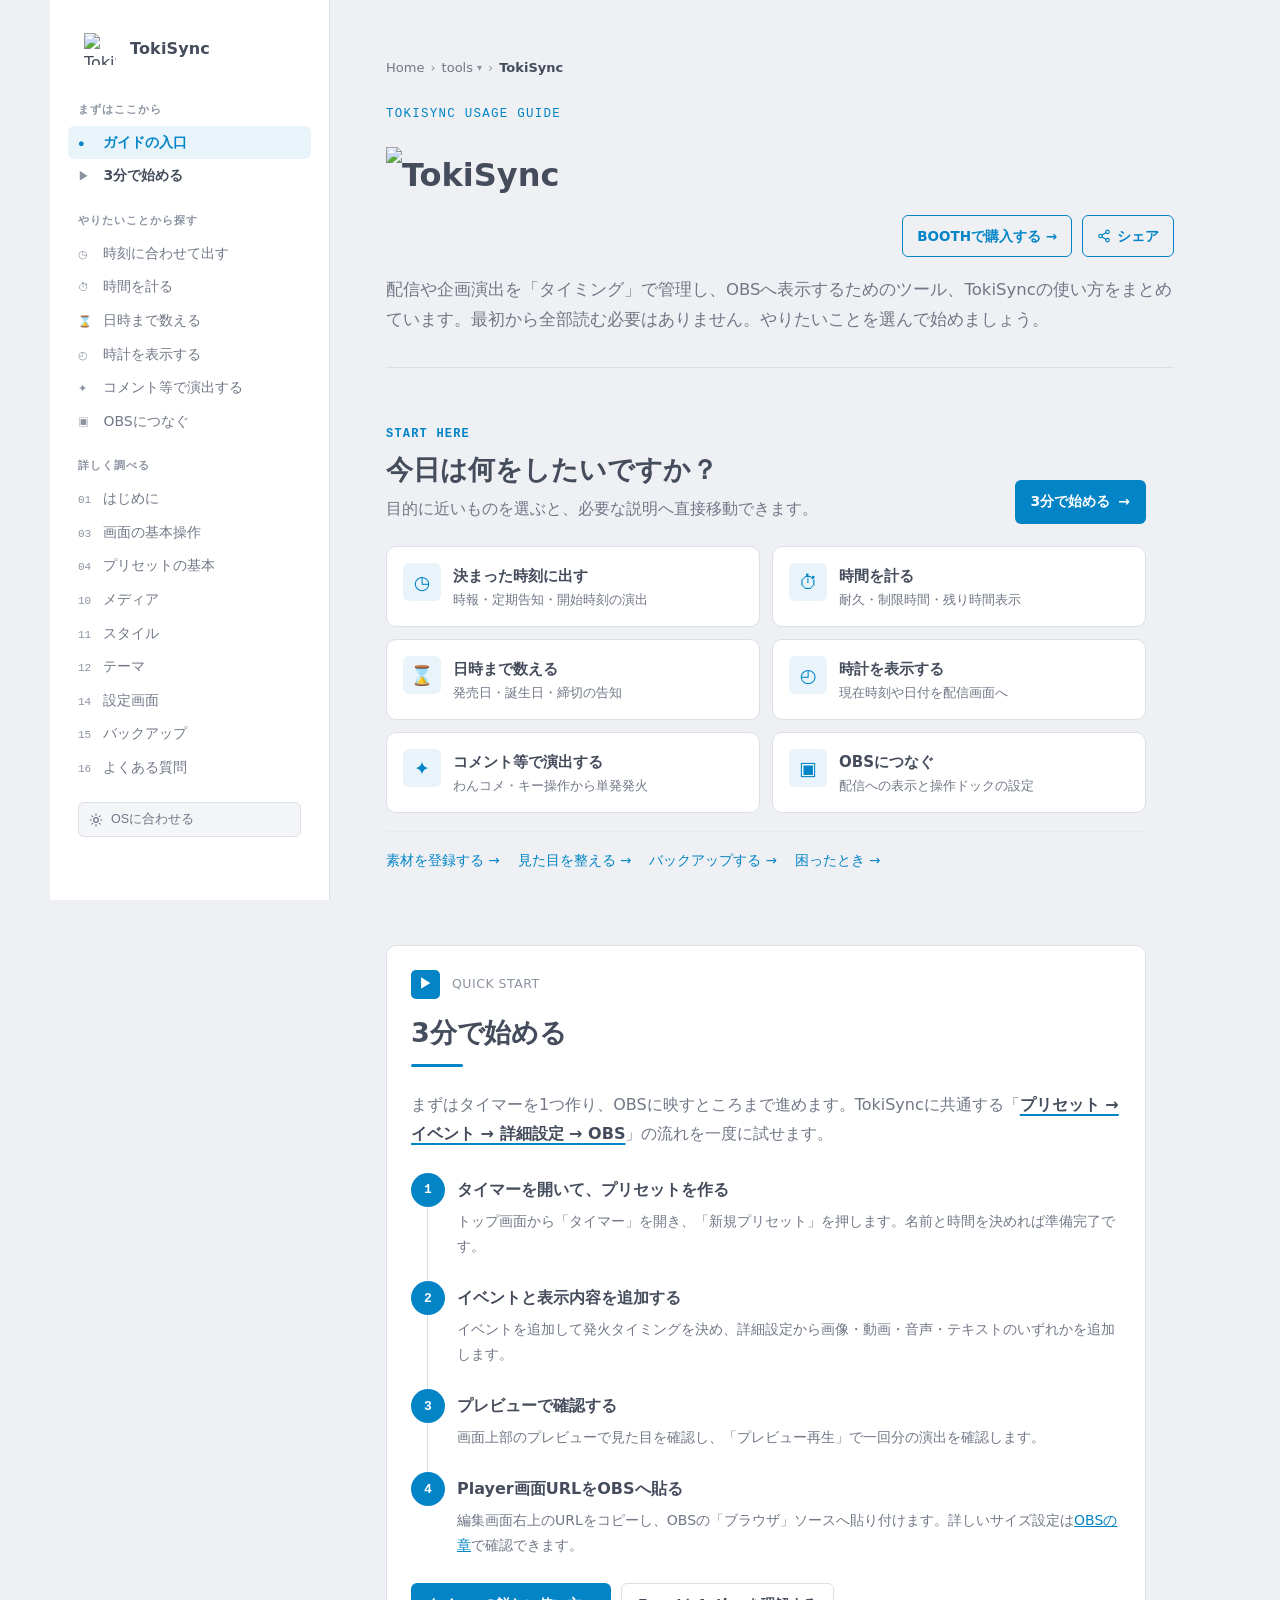
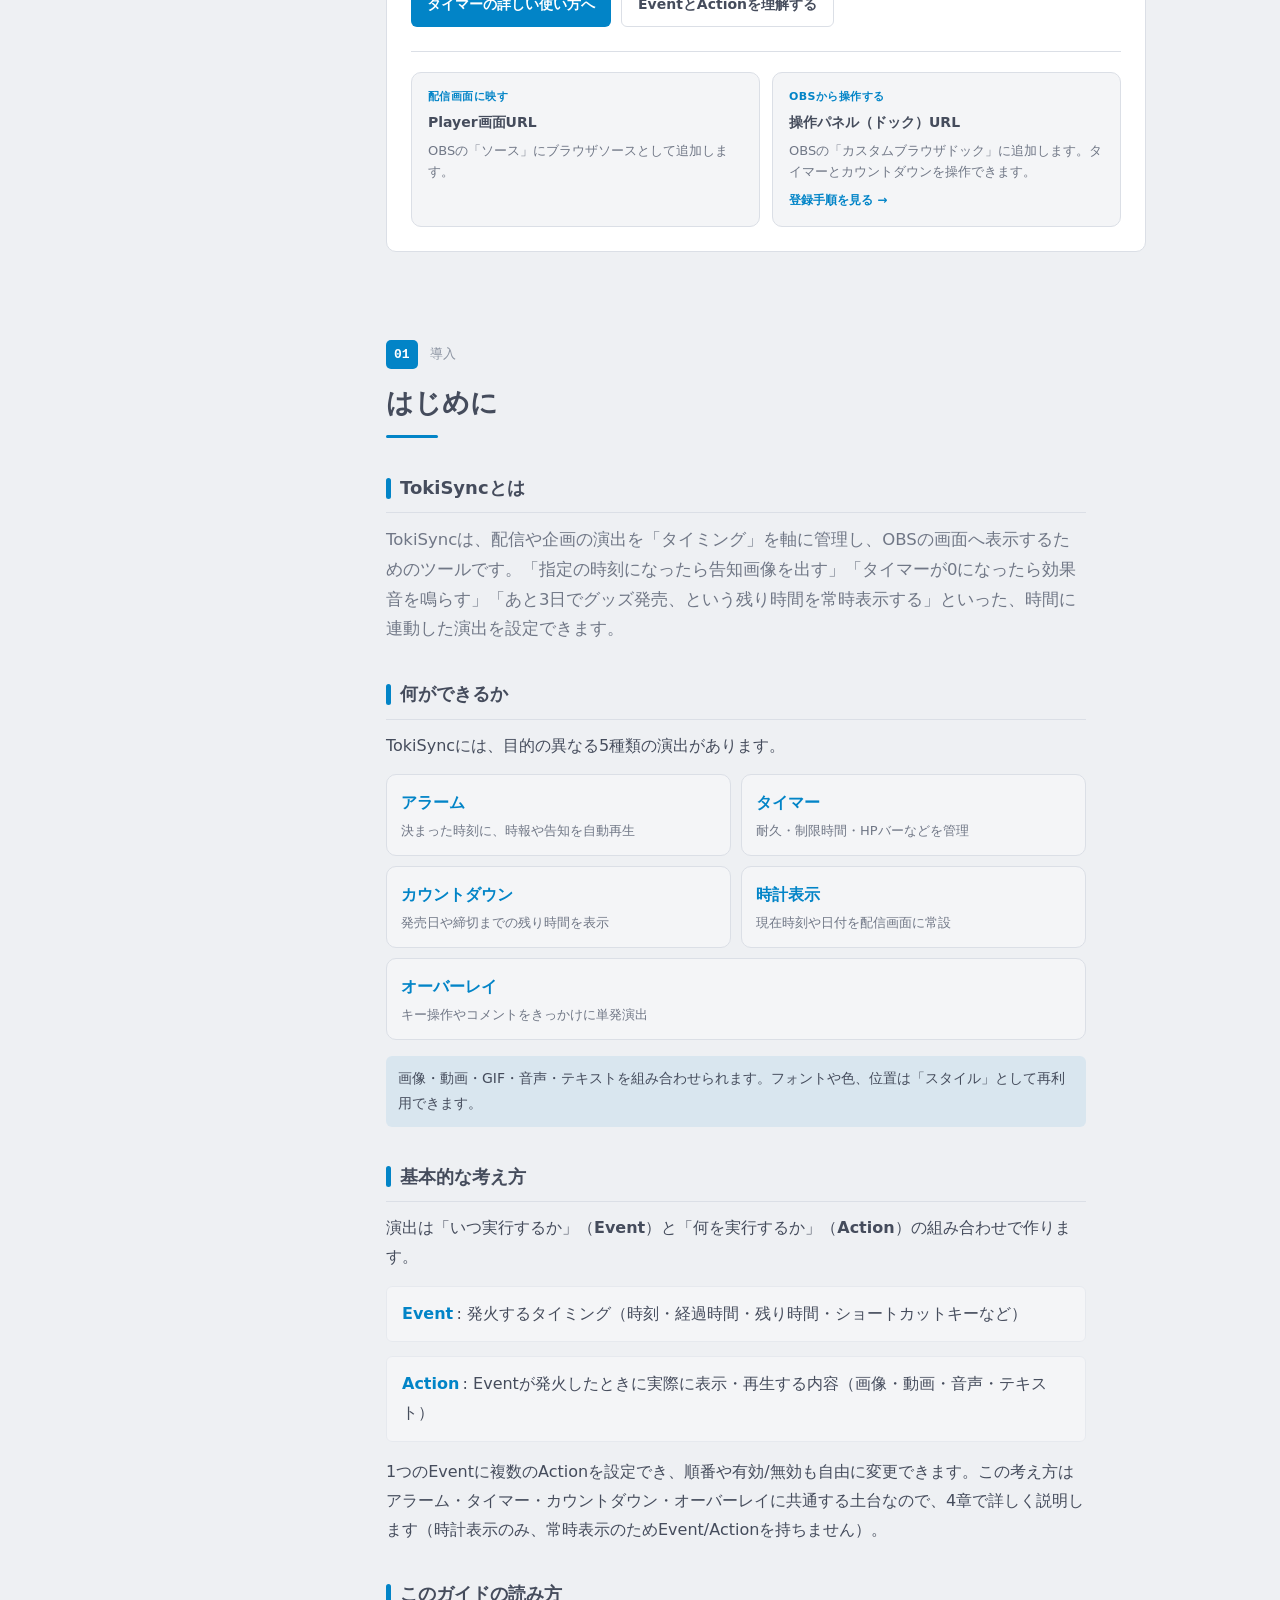
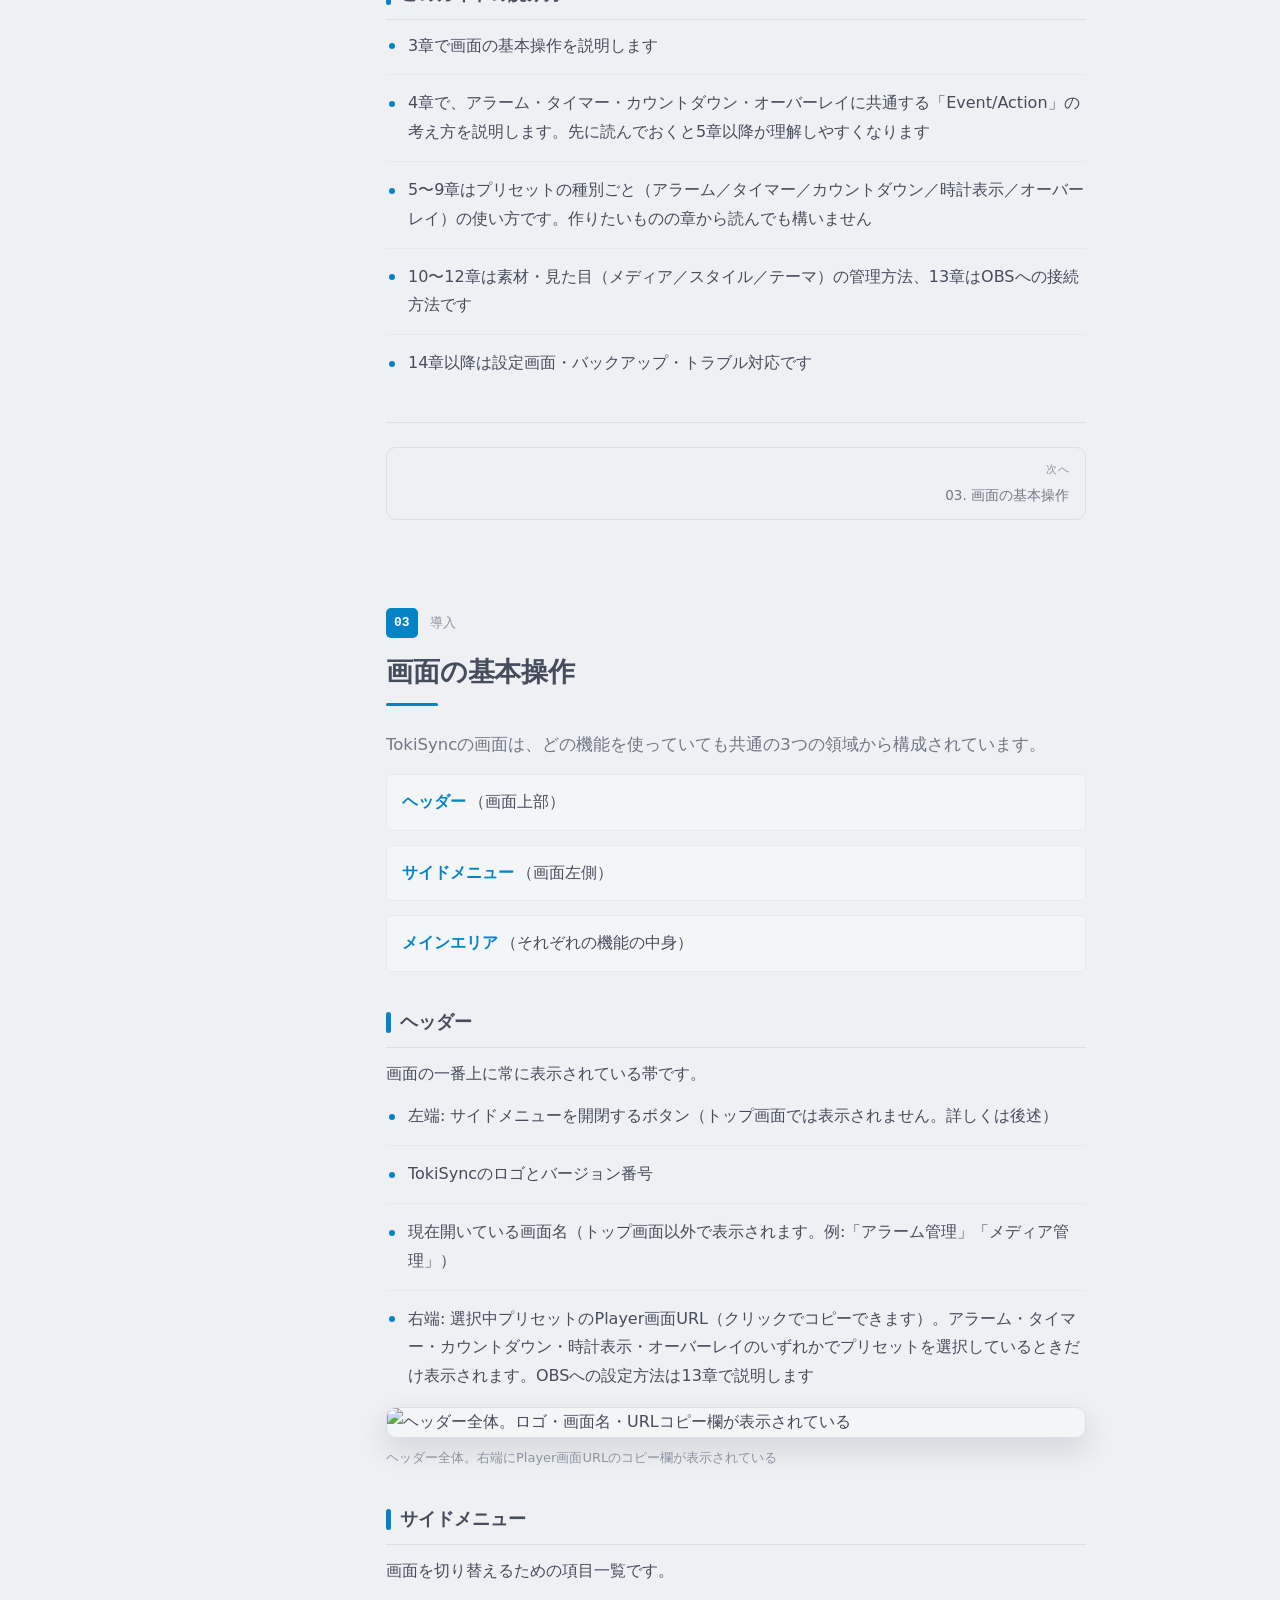
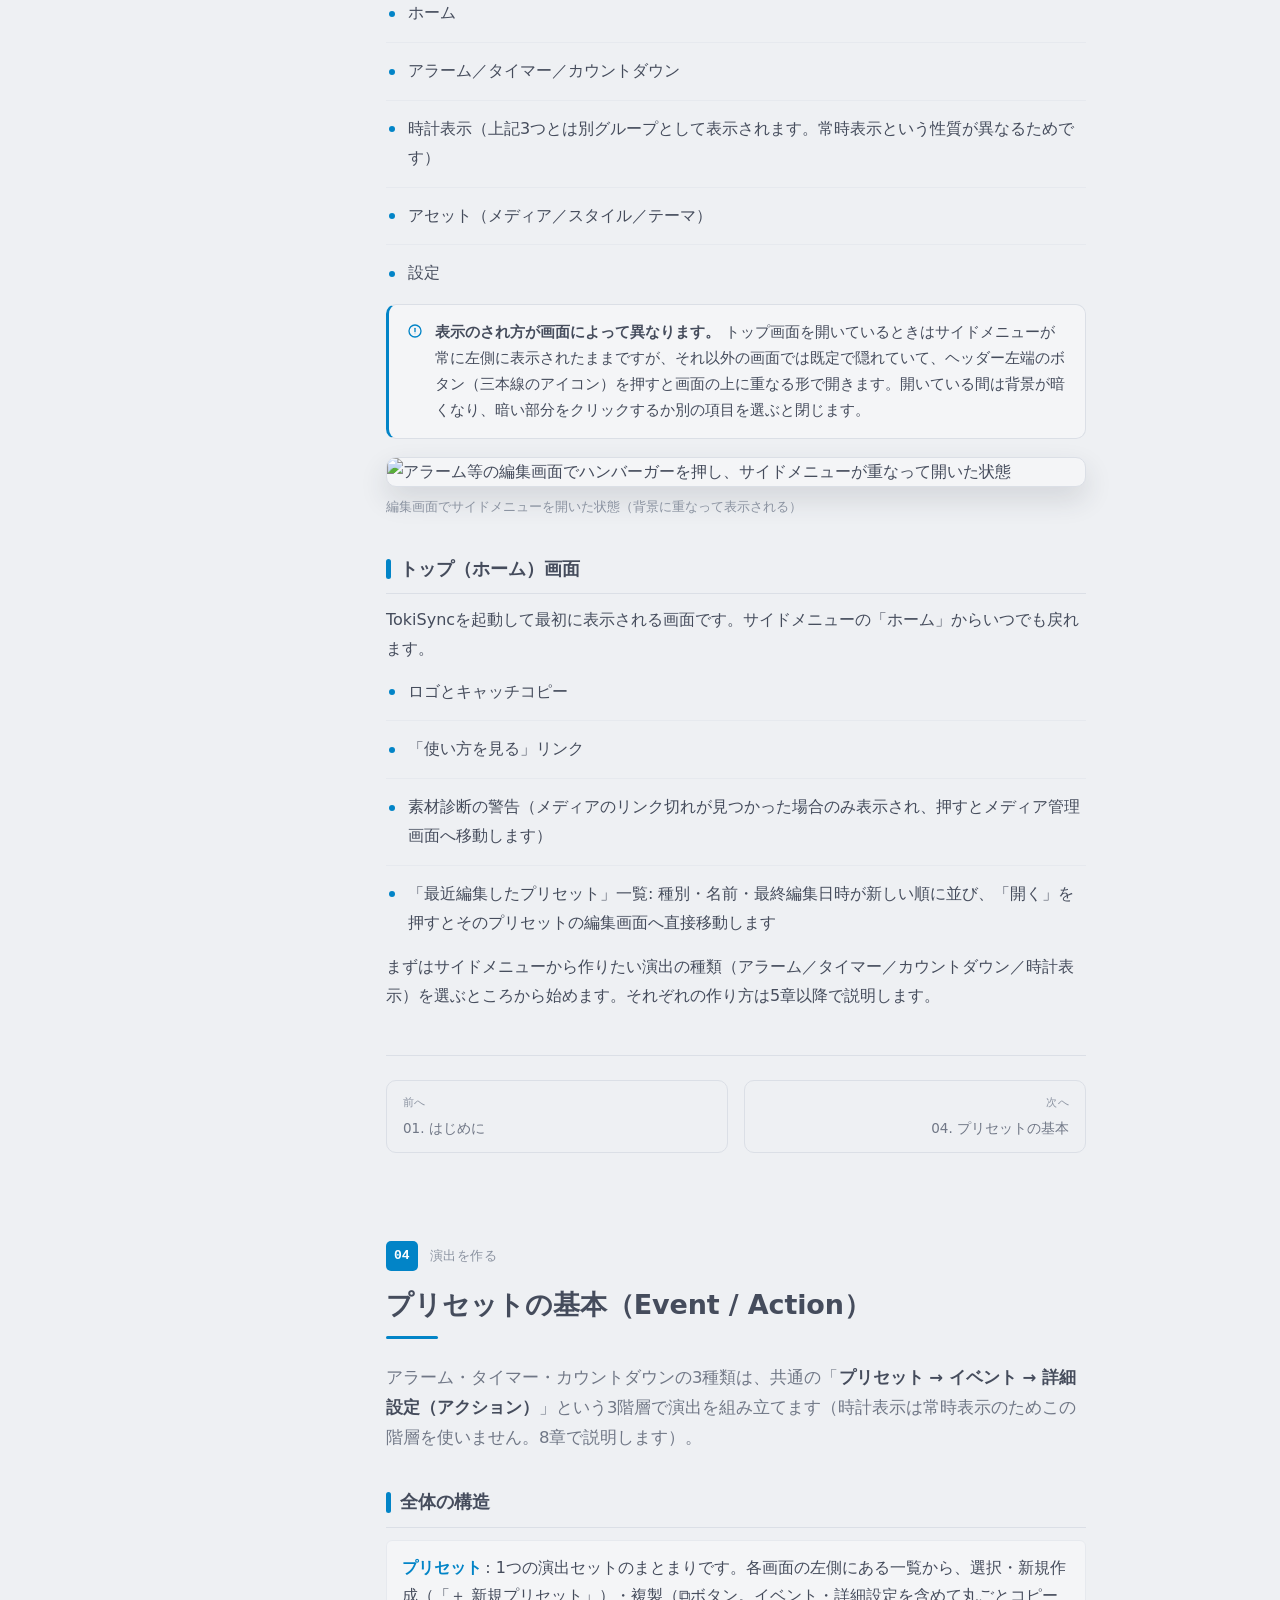
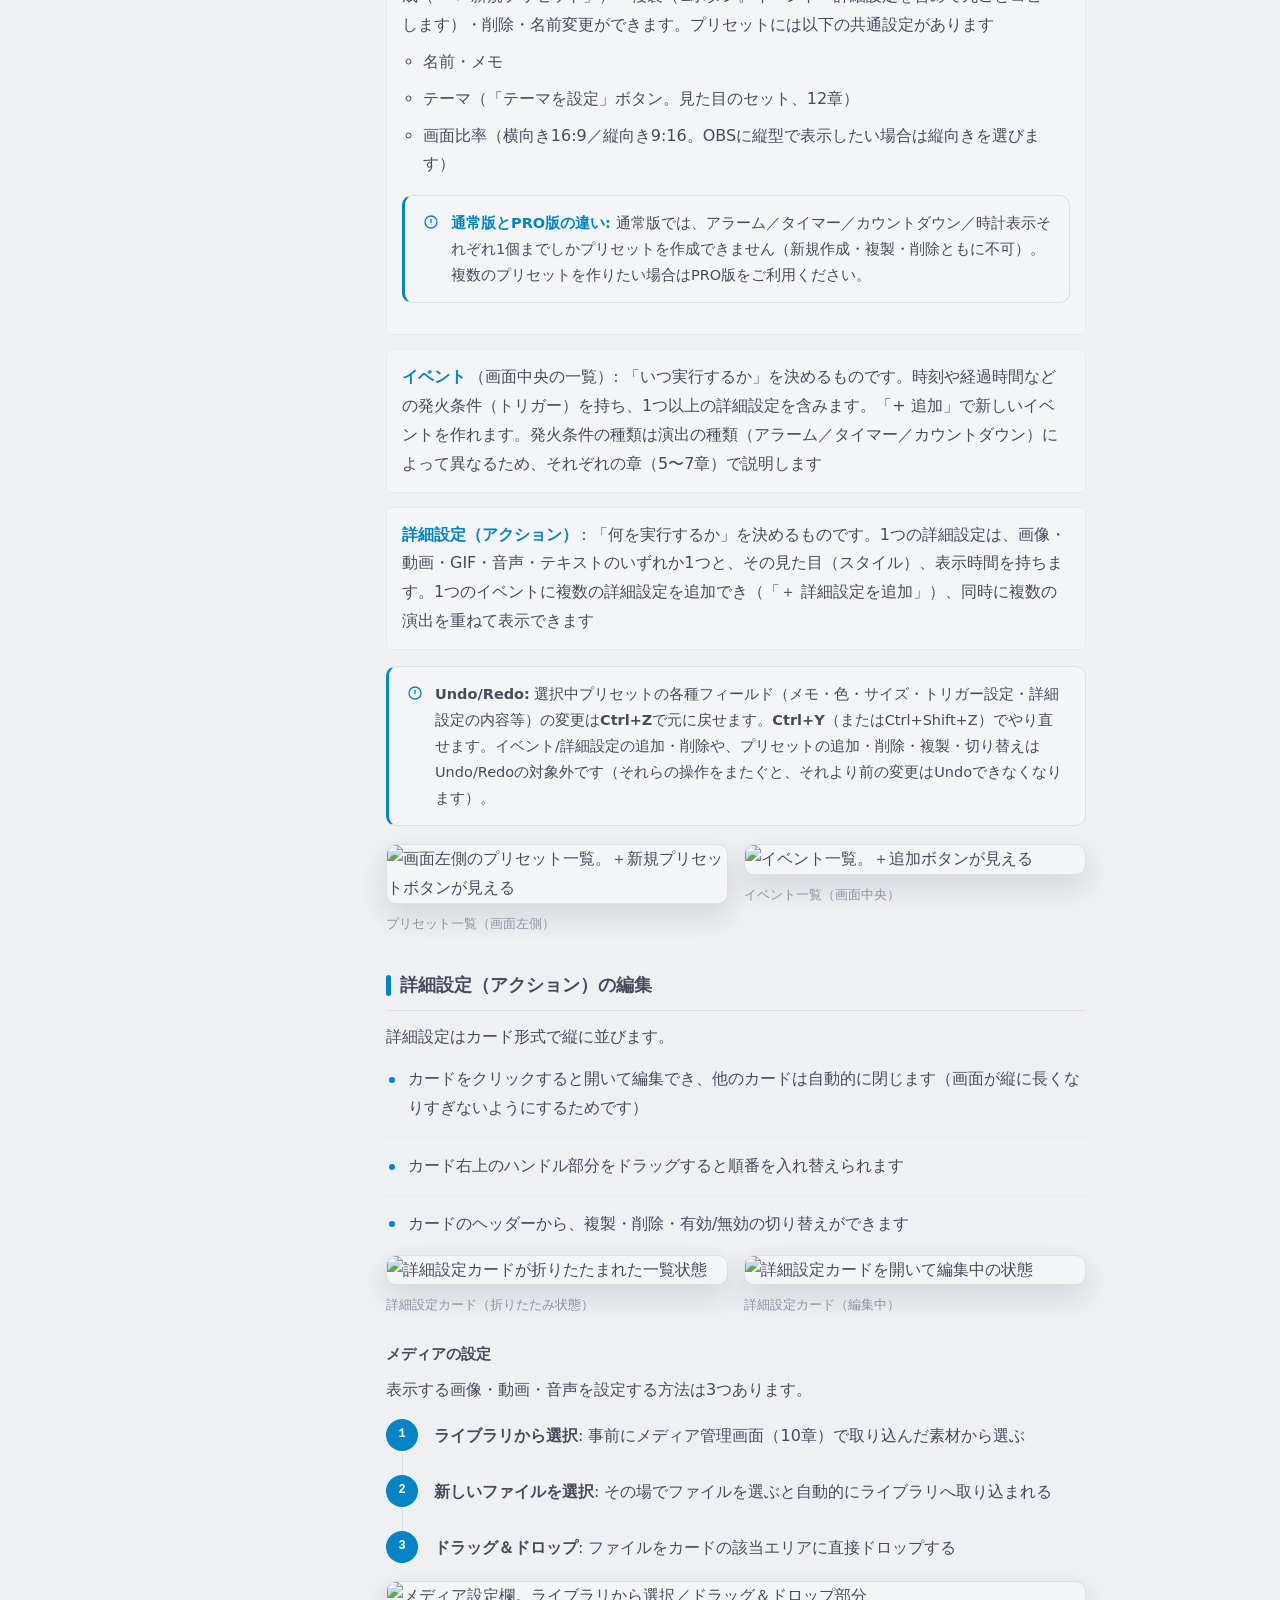
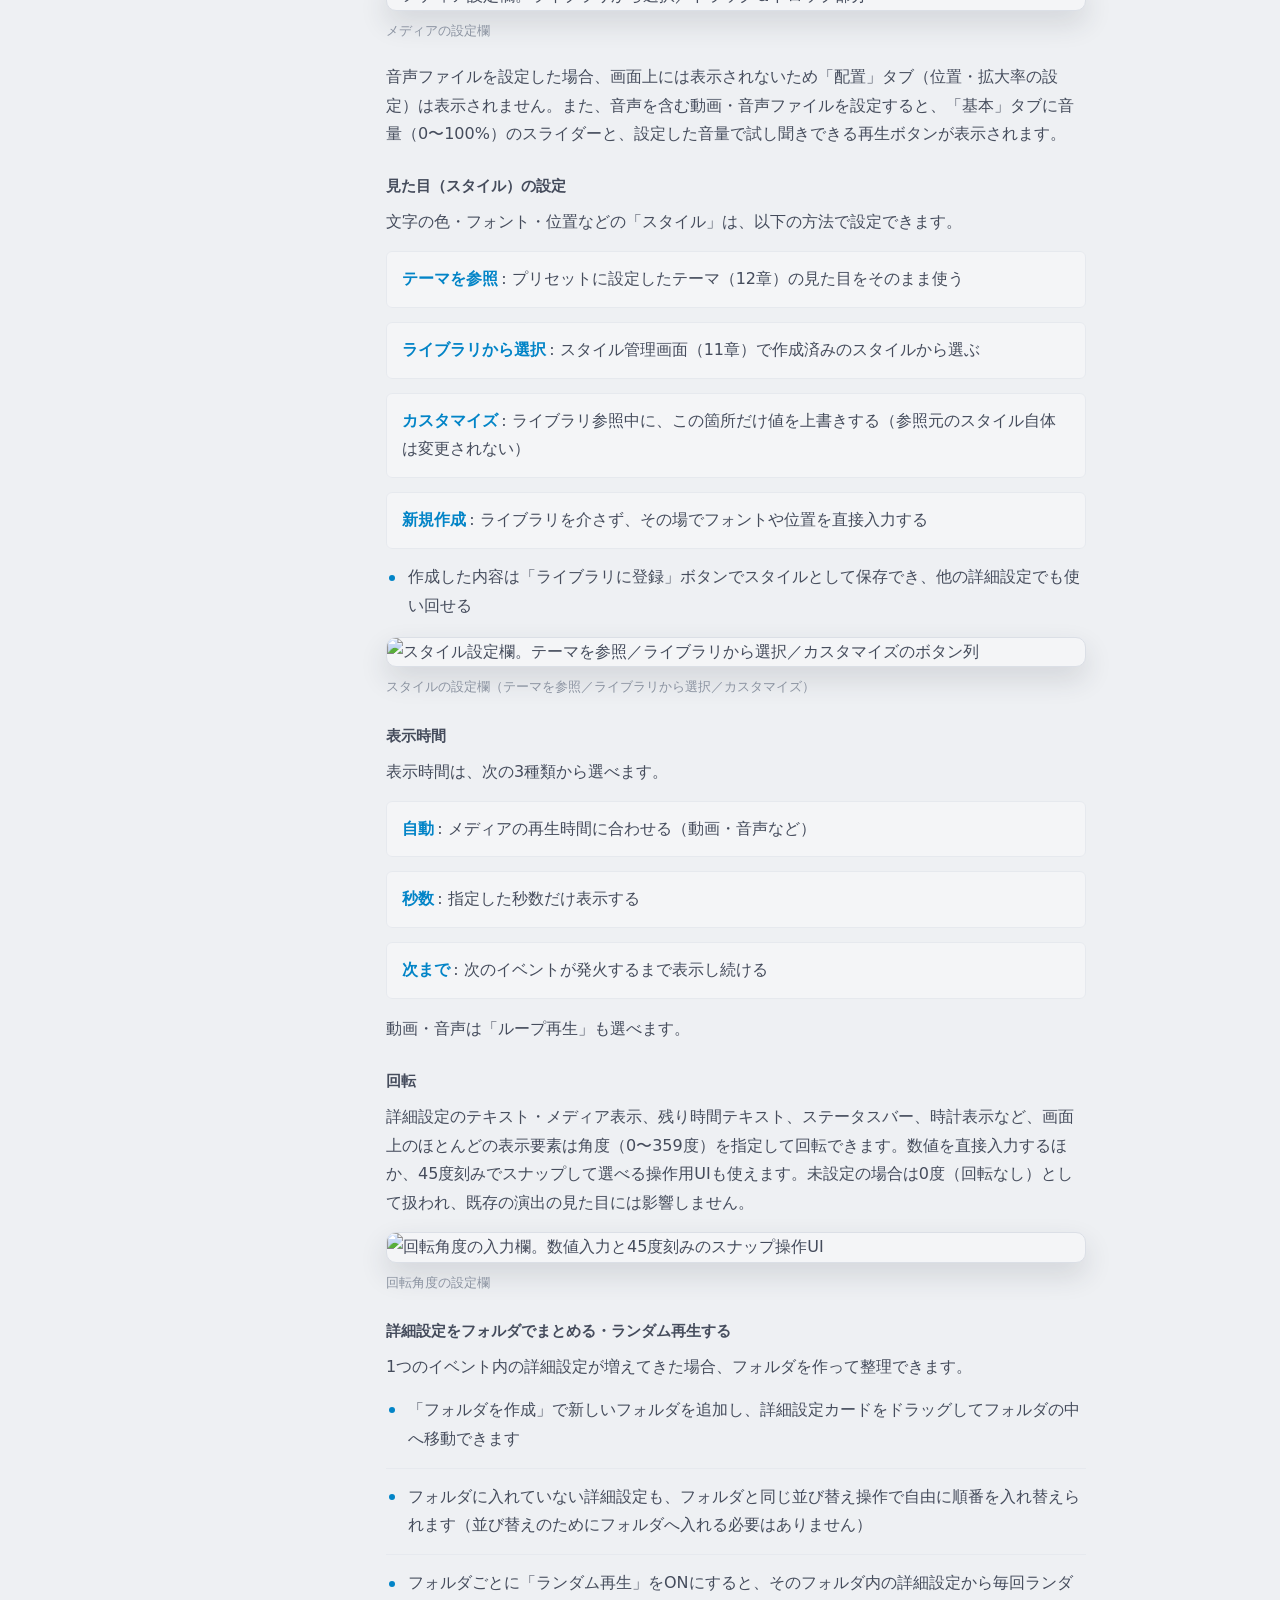
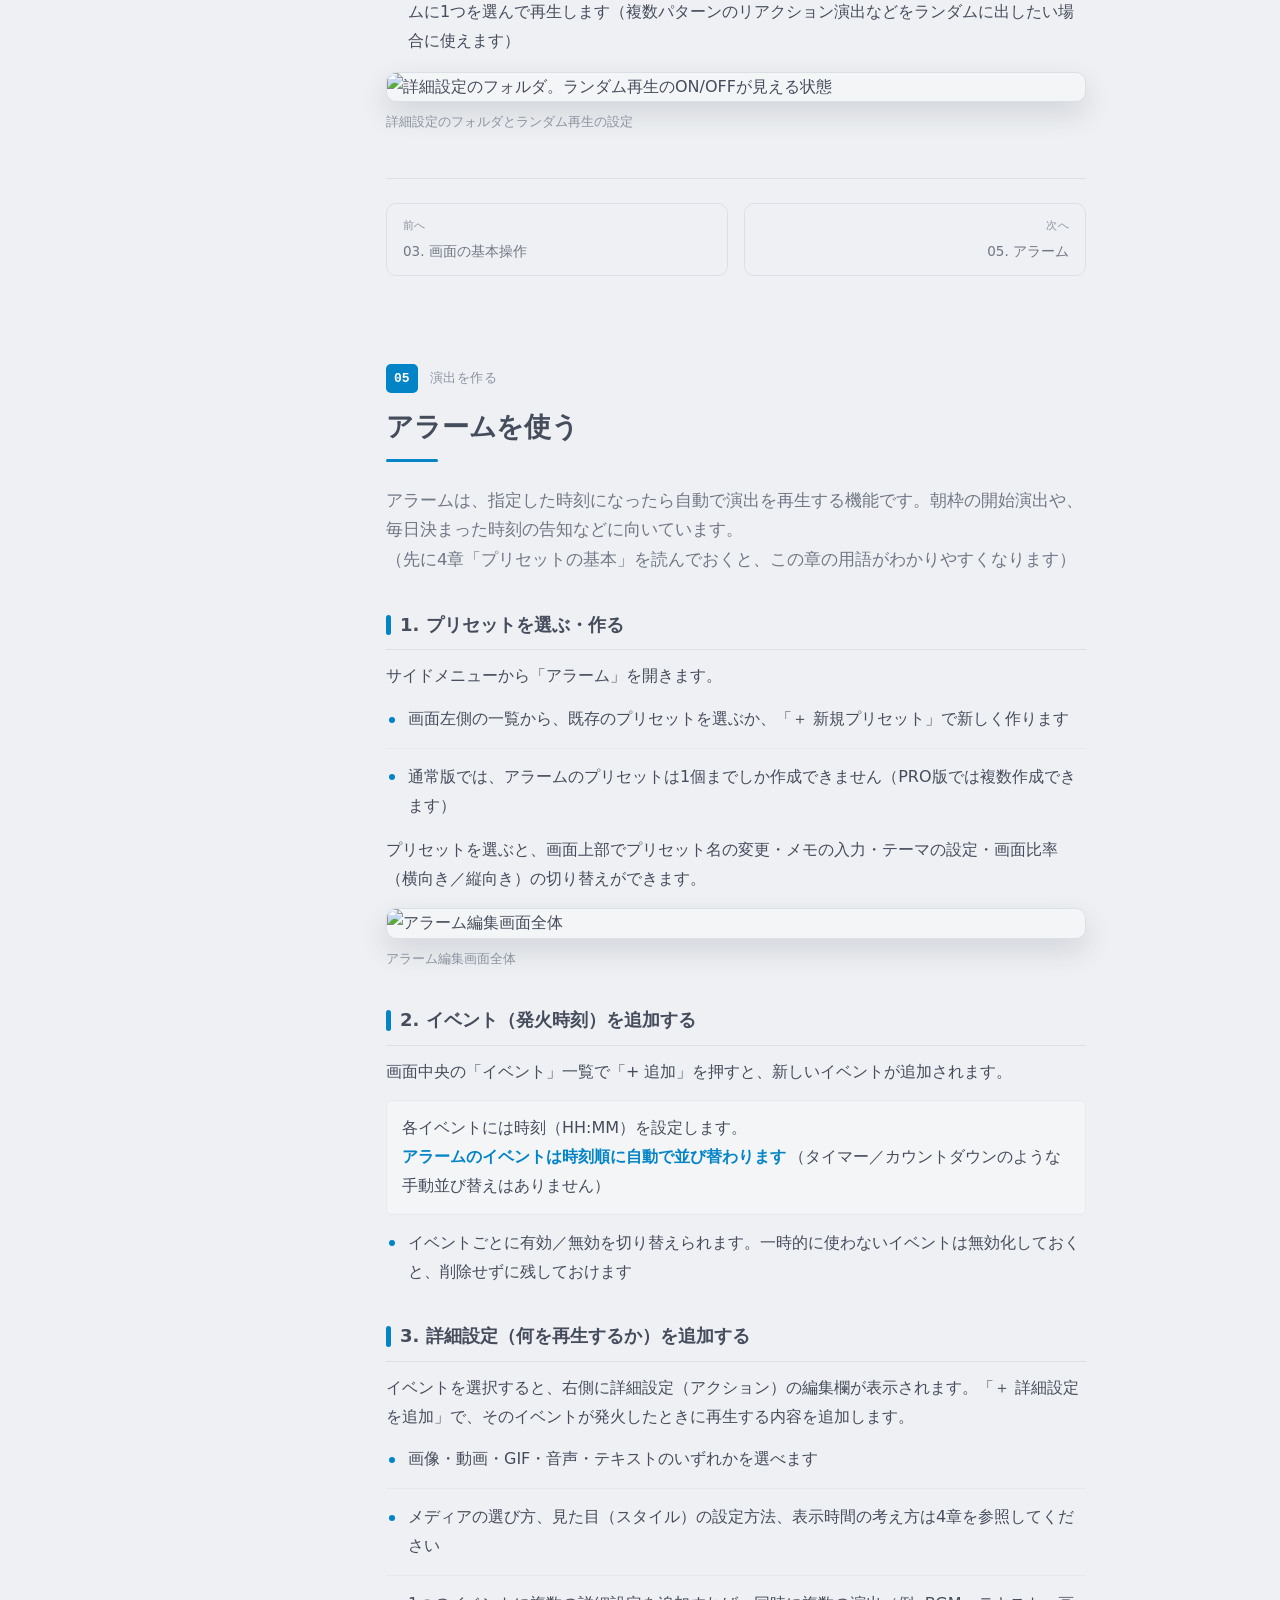
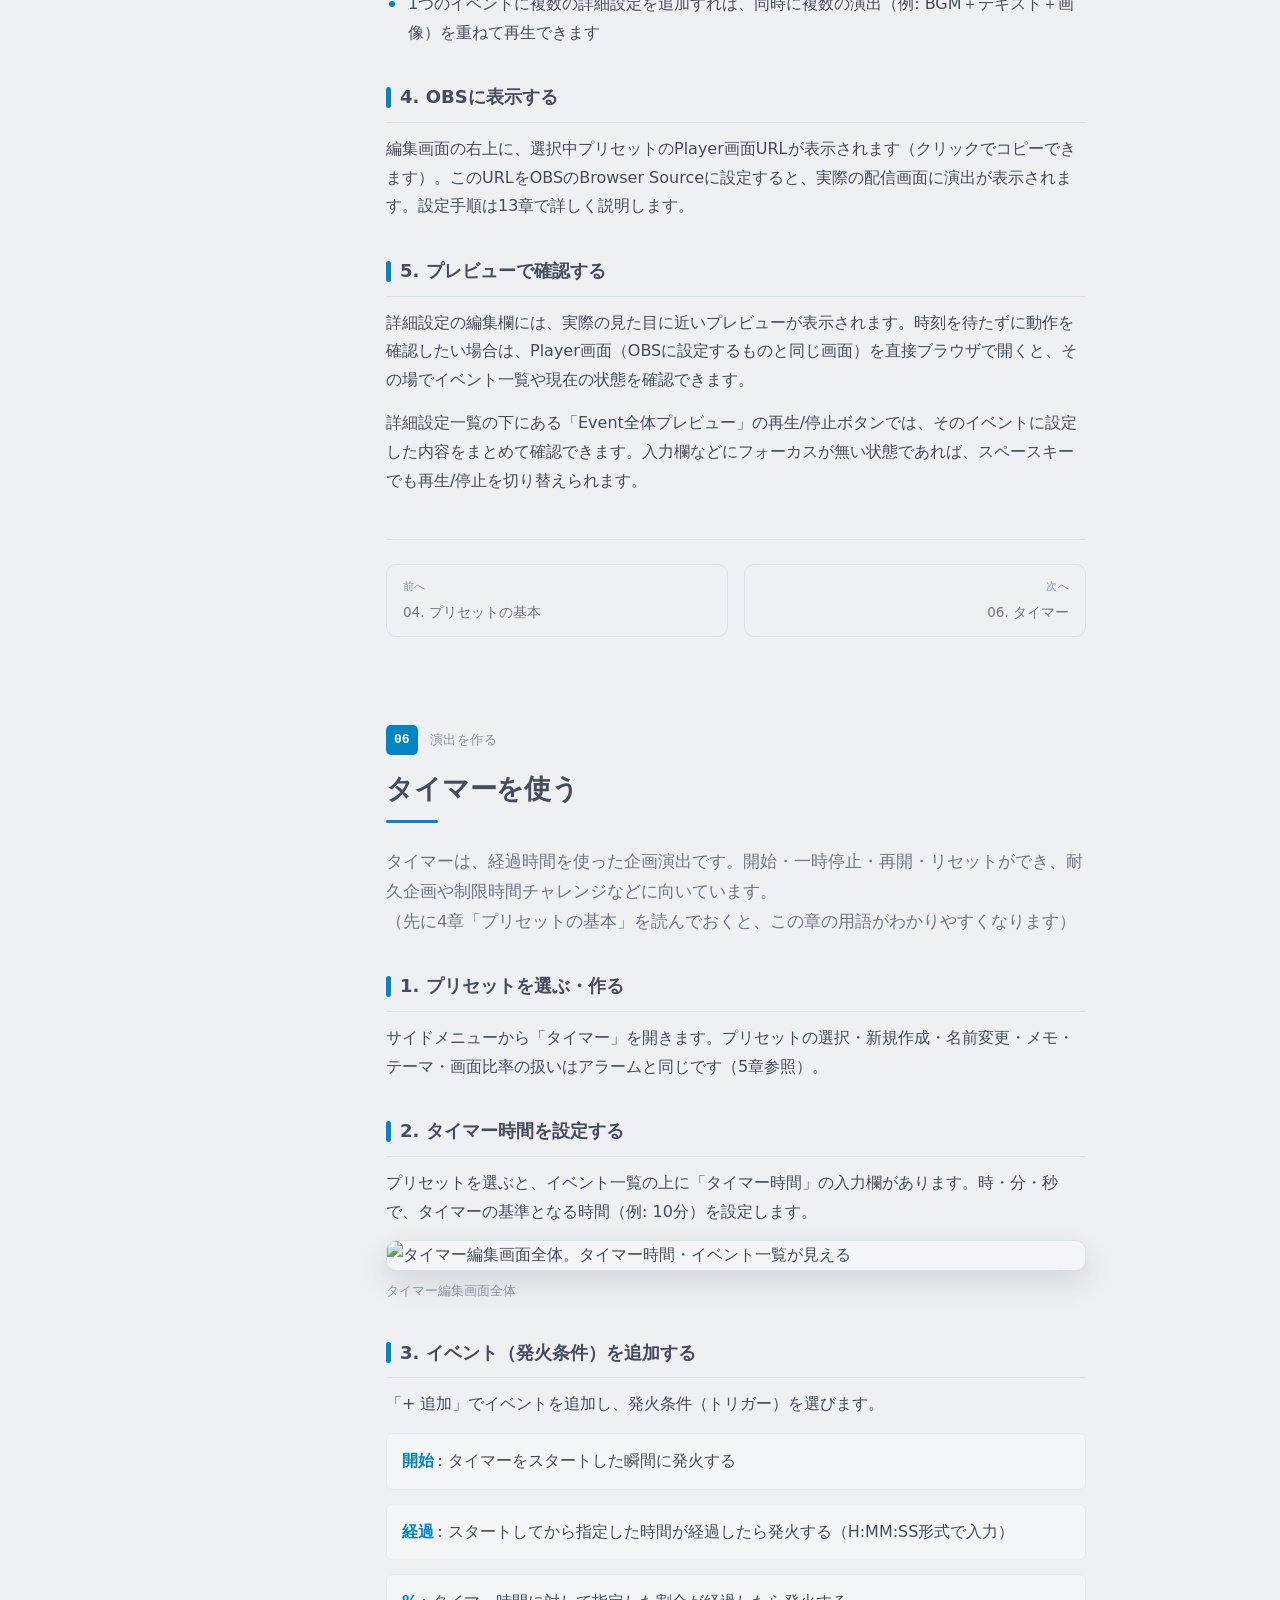
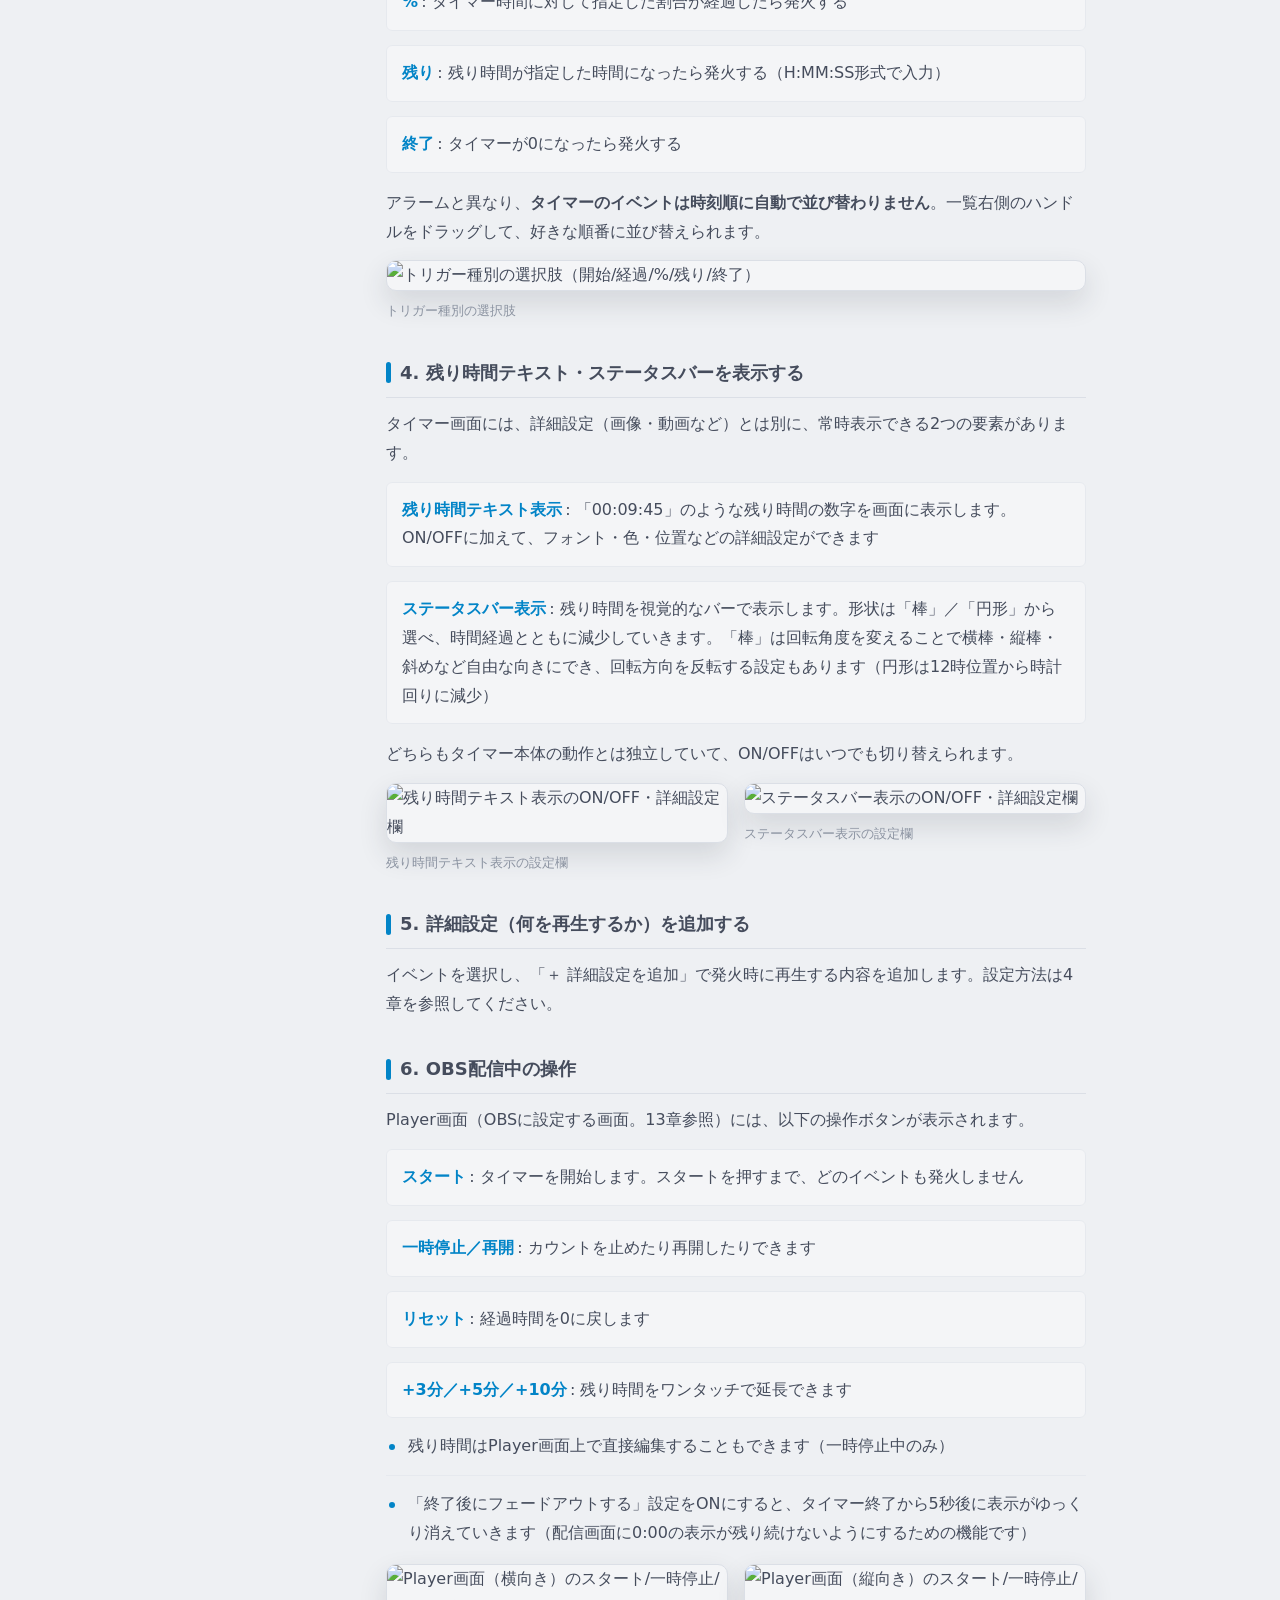
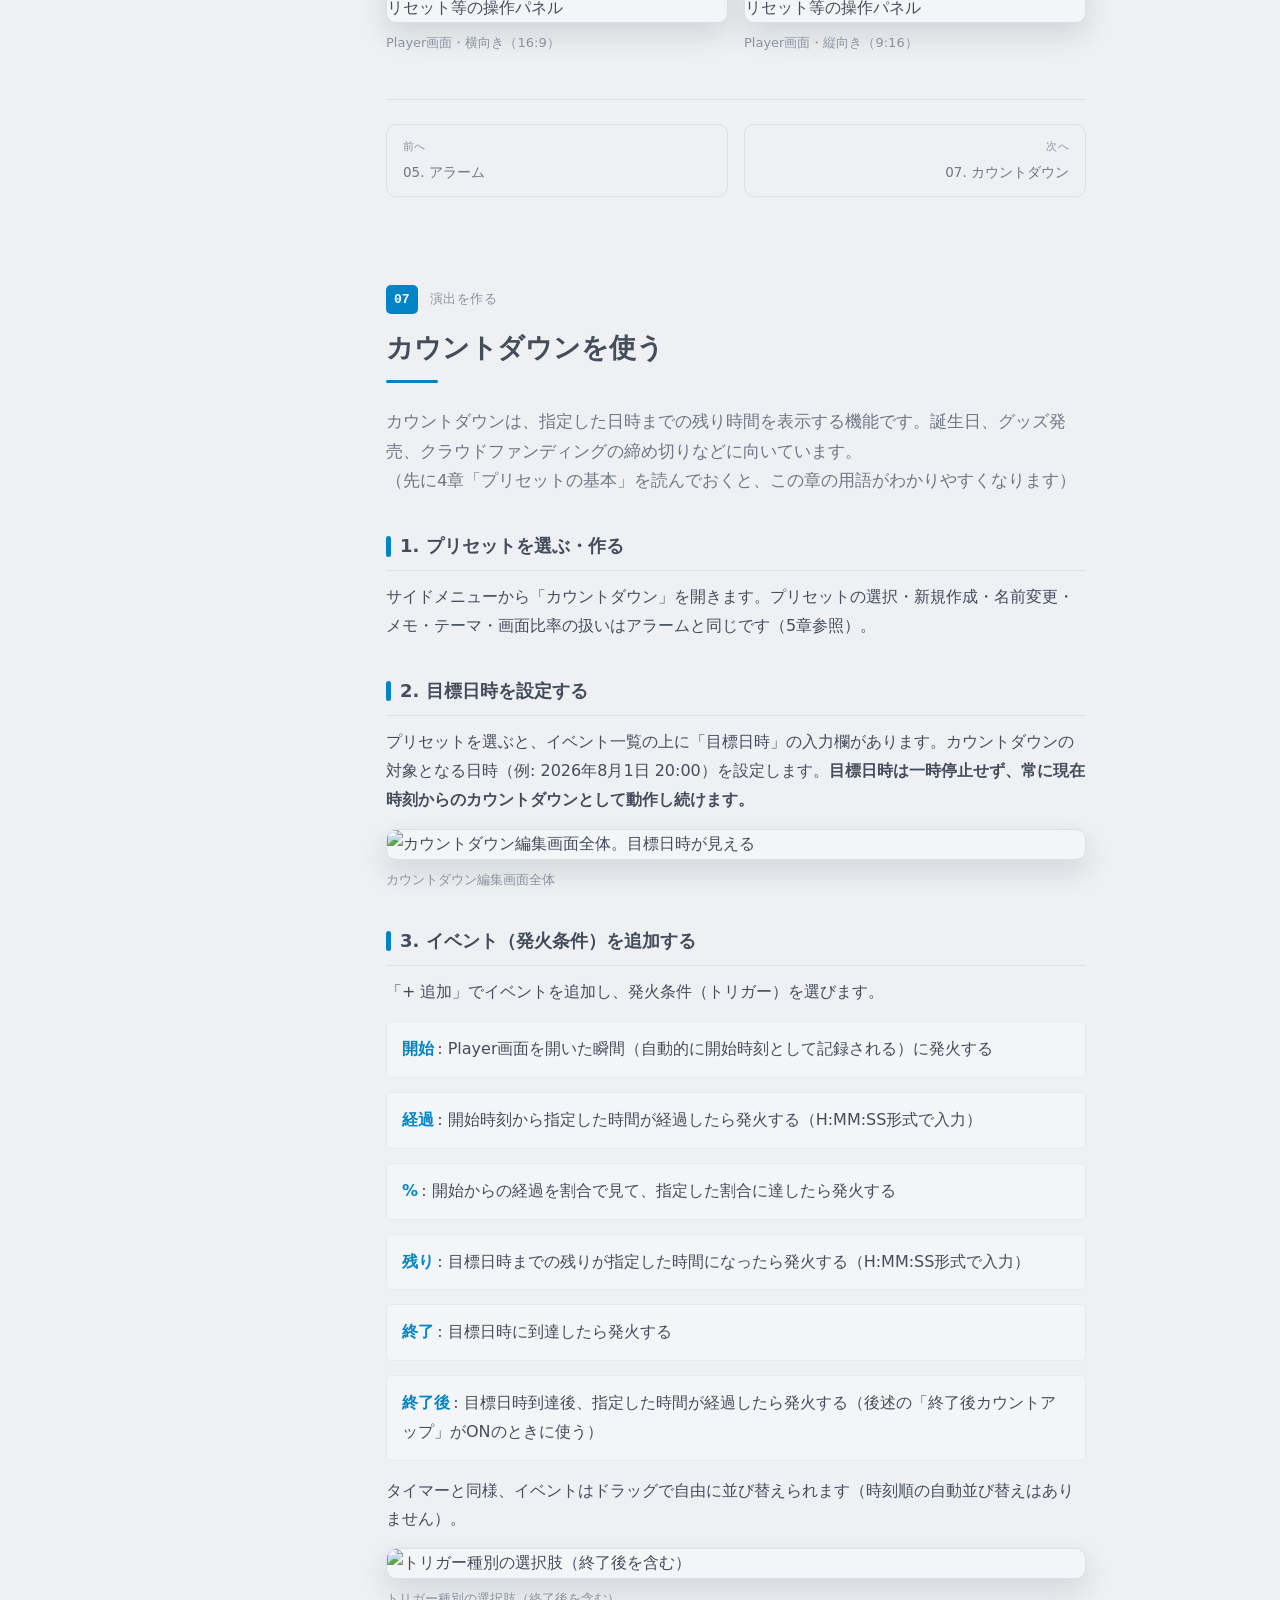
==== commit 7990f821: "update" ====
--- a/TokiSync/TokiSync.html
+++ b/TokiSync/TokiSync.html
@@ -14,7 +14,7 @@
 <meta property="og:type" content="website">
 <meta property="og:title" content="TokiSync 使い方ガイド">
 <meta property="og:description" content="配信や企画演出を「タイミング」で管理し、OBSへ表示するためのツール、TokiSyncの使い方">
-<meta property="og:image" content="https://manachitose.github.io/TokiSync/icons/TokiSync_og_image.jpgg">
+<meta property="og:image" content="https://manachitose.github.io/TokiSync/icons/TokiSync_og_image.jpg">
 <meta property="og:url" content="https://manachitose.github.io/TokiSync/TokiSync.html">
 <meta property="og:site_name" content="TokiSync 使い方ガイド">
 <meta name="twitter:card" content="summary_large_image">
@@ -42,28 +42,27 @@
 
     <nav>
       <div class="nav-group">
-        <div class="nav-group-label">導入</div>
+        <div class="nav-group-label">まずはここから</div>
+        <a class="nav-link nav-link-primary" href="#guide-home"><span class="num">●</span>ガイドの入口</a>
+        <a class="nav-link nav-link-primary" href="#quick-start"><span class="num">▶</span>3分で始める</a>
+      </div>
+      <div class="nav-group">
+        <div class="nav-group-label">やりたいことから探す</div>
+        <a class="nav-link" href="#ch05"><span class="num">◷</span>時刻に合わせて出す</a>
+        <a class="nav-link" href="#ch06"><span class="num">⏱</span>時間を計る</a>
+        <a class="nav-link" href="#ch07"><span class="num">⌛</span>日時まで数える</a>
+        <a class="nav-link" href="#ch08"><span class="num">◴</span>時計を表示する</a>
+        <a class="nav-link" href="#ch09"><span class="num">✦</span>コメント等で演出する</a>
+        <a class="nav-link" href="#ch13"><span class="num">▣</span>OBSにつなぐ</a>
+      </div>
+      <div class="nav-group">
+        <div class="nav-group-label">詳しく調べる</div>
         <a class="nav-link" href="#ch01"><span class="num">01</span>はじめに</a>
         <a class="nav-link" href="#ch03"><span class="num">03</span>画面の基本操作</a>
-      </div>
-      <div class="nav-group">
-        <div class="nav-group-label">演出を作る</div>
         <a class="nav-link" href="#ch04"><span class="num">04</span>プリセットの基本</a>
-        <a class="nav-link" href="#ch05"><span class="num">05</span>アラーム</a>
-        <a class="nav-link" href="#ch06"><span class="num">06</span>タイマー</a>
-        <a class="nav-link" href="#ch07"><span class="num">07</span>カウントダウン</a>
-        <a class="nav-link" href="#ch08"><span class="num">08</span>時計表示</a>
-        <a class="nav-link" href="#ch09"><span class="num">09</span>オーバーレイ</a>
-      </div>
-      <div class="nav-group">
-        <div class="nav-group-label">アセットを管理する</div>
         <a class="nav-link" href="#ch10"><span class="num">10</span>メディア</a>
         <a class="nav-link" href="#ch11"><span class="num">11</span>スタイル</a>
         <a class="nav-link" href="#ch12"><span class="num">12</span>テーマ</a>
-      </div>
-      <div class="nav-group">
-        <div class="nav-group-label">配信・運用</div>
-        <a class="nav-link" href="#ch13"><span class="num">13</span>OBSに表示する</a>
         <a class="nav-link" href="#ch14"><span class="num">14</span>設定画面</a>
         <a class="nav-link" href="#ch15"><span class="num">15</span>バックアップ</a>
         <a class="nav-link" href="#ch16"><span class="num">16</span>よくある質問</a>
@@ -106,8 +105,58 @@
           </div>
         </div>
       </div>
-      <p class="doc-lede">配信や企画演出を「タイミング」で管理し、OBSへ表示するためのツール、TokiSyncの使い方をまとめています。左の目次から、気になる章へどうぞ。</p>
+      <p class="doc-lede">配信や企画演出を「タイミング」で管理し、OBSへ表示するためのツール、TokiSyncの使い方をまとめています。最初から全部読む必要はありません。やりたいことを選んで始めましょう。</p>
     </header>
+
+    <section class="guide-home" id="guide-home">
+      <div class="guide-home-heading">
+        <div>
+          <p class="section-eyebrow">START HERE</p>
+          <h2>今日は何をしたいですか？</h2>
+          <p>目的に近いものを選ぶと、必要な説明へ直接移動できます。</p>
+        </div>
+        <a class="start-button" href="#quick-start">3分で始める <span aria-hidden="true">→</span></a>
+      </div>
+
+      <div class="purpose-grid">
+        <a class="purpose-card" href="#ch05"><span class="purpose-icon" aria-hidden="true">◷</span><strong>決まった時刻に出す</strong><span>時報・定期告知・開始時刻の演出</span></a>
+        <a class="purpose-card" href="#ch06"><span class="purpose-icon" aria-hidden="true">⏱</span><strong>時間を計る</strong><span>耐久・制限時間・残り時間表示</span></a>
+        <a class="purpose-card" href="#ch07"><span class="purpose-icon" aria-hidden="true">⌛</span><strong>日時まで数える</strong><span>発売日・誕生日・締切の告知</span></a>
+        <a class="purpose-card" href="#ch08"><span class="purpose-icon" aria-hidden="true">◴</span><strong>時計を表示する</strong><span>現在時刻や日付を配信画面へ</span></a>
+        <a class="purpose-card" href="#ch09"><span class="purpose-icon" aria-hidden="true">✦</span><strong>コメント等で演出する</strong><span>わんコメ・キー操作から単発発火</span></a>
+        <a class="purpose-card" href="#ch13"><span class="purpose-icon" aria-hidden="true">▣</span><strong>OBSにつなぐ</strong><span>配信への表示と操作ドックの設定</span></a>
+      </div>
+
+      <div class="support-links" aria-label="そのほかの案内">
+        <a href="#ch10">素材を登録する</a>
+        <a href="#ch11">見た目を整える</a>
+        <a href="#ch15">バックアップする</a>
+        <a href="#ch16">困ったとき</a>
+      </div>
+    </section>
+
+    <section class="quick-start" id="quick-start">
+      <div class="chapter-kicker"><span class="num">▶</span><span class="label">QUICK START</span></div>
+      <h2 class="chapter-title">3分で始める</h2>
+      <p class="quick-start-lede">まずはタイマーを1つ作り、OBSに映すところまで進めます。TokiSyncに共通する「<span class="keyword-mark">プリセット → イベント → 詳細設定 → OBS</span>」の流れを一度に試せます。</p>
+
+      <ol class="step-list">
+        <li><span class="step-number">1</span><div><strong>タイマーを開いて、プリセットを作る</strong><p>トップ画面から「タイマー」を開き、「新規プリセット」を押します。名前と時間を決めれば準備完了です。</p></div></li>
+        <li><span class="step-number">2</span><div><strong>イベントと表示内容を追加する</strong><p>イベントを追加して発火タイミングを決め、詳細設定から画像・動画・音声・テキストのいずれかを追加します。</p></div></li>
+        <li><span class="step-number">3</span><div><strong>プレビューで確認する</strong><p>画面上部のプレビューで見た目を確認し、「プレビュー再生」で一回分の演出を確認します。</p></div></li>
+        <li><span class="step-number">4</span><div><strong>Player画面URLをOBSへ貼る</strong><p>編集画面右上のURLをコピーし、OBSの「ブラウザ」ソースへ貼り付けます。詳しいサイズ設定は<a href="#ch13">OBSの章</a>で確認できます。</p></div></li>
+      </ol>
+
+      <div class="quick-start-actions">
+        <a class="start-button" href="#ch06">タイマーの詳しい使い方へ</a>
+        <a class="secondary-button" href="#ch04">EventとActionを理解する</a>
+      </div>
+
+      <div class="obs-paths">
+        <div><span class="path-label">配信画面に映す</span><strong>Player画面URL</strong><p>OBSの「ソース」にブラウザソースとして追加します。</p></div>
+        <a class="obs-path-link" href="#custom-dock-setup"><span class="path-label">OBSから操作する</span><strong>操作パネル（ドック）URL</strong><p>OBSの「カスタムブラウザドック」に追加します。タイマーとカウントダウンを操作できます。</p><span class="path-jump">登録手順を見る →</span></a>
+      </div>
+    </section>
 
     <!-- 01 -->
     <section class="chapter" id="ch01">
@@ -118,15 +167,15 @@
       <p>TokiSyncは、配信や企画の演出を「タイミング」を軸に管理し、OBSの画面へ表示するためのツールです。「指定の時刻になったら告知画像を出す」「タイマーが0になったら効果音を鳴らす」「あと3日でグッズ発売、という残り時間を常時表示する」といった、時間に連動した演出を設定できます。</p>
 
       <h3>何ができるか</h3>
-      <p>TokiSyncには5種類の演出（プリセット種別）があります。</p>
-      <ul>
-        <li><strong>アラーム</strong>: 指定した時刻になったら演出を自動再生します。配信中の時報演出や、定期的な告知などに向いています。</li>
-        <li><strong>タイマー</strong>: 経過時間を使った演出です。残り時間表示やHPバーのようなステータス表示、指定したタイミングでの自動演出ができ、耐久企画や制限時間チャレンジなどに向いています。</li>
-        <li><strong>カウントダウン</strong>: 指定した日時までの残り時間、ステータスを表示します。誕生日、グッズ発売、クラウドファンディングの締め切りなどに向いています。また、同時視聴配信の画面演出にも使えるオプションを用意しています</li>
-        <li><strong>時計表示</strong>: 現在時刻や日付を指定のフォントで指定の場所に表示させる機能です</li>
-        <li><strong>オーバーレイ</strong>: ショートカットキー、またはコメントビューア「わんコメ」との連携で、任意のタイミングに演出を単発発火します。スパチャ演出や初見歓迎演出など、他の4種類のような定期的・連続的なタイミングでは表現しづらい演出に向いています。</li>
-      </ul>
-      <p>いずれも、画像・動画・GIF・音声・テキストを組み合わせて表示でき、見た目（フォント・色・位置など）は「スタイル」として各機能での再利用もしやすい形になっています。</p>
+      <p>TokiSyncには、目的の異なる5種類の演出があります。</p>
+      <div class="feature-grid">
+        <a href="#ch05"><strong>アラーム</strong><span>決まった時刻に、時報や告知を自動再生</span></a>
+        <a href="#ch06"><strong>タイマー</strong><span>耐久・制限時間・HPバーなどを管理</span></a>
+        <a href="#ch07"><strong>カウントダウン</strong><span>発売日や締切までの残り時間を表示</span></a>
+        <a href="#ch08"><strong>時計表示</strong><span>現在時刻や日付を配信画面に常設</span></a>
+        <a href="#ch09"><strong>オーバーレイ</strong><span>キー操作やコメントをきっかけに単発演出</span></a>
+      </div>
+      <p class="section-note">画像・動画・GIF・音声・テキストを組み合わせられます。フォントや色、位置は「スタイル」として再利用できます。</p>
 
       <h3>基本的な考え方</h3>
       <p>演出は「いつ実行するか」（<strong>Event</strong>）と「何を実行するか」（<strong>Action</strong>）の組み合わせで作ります。</p>
@@ -651,10 +700,15 @@
         <li><strong>メンバーシップ加入</strong></li>
         <li><strong>マイルストーン</strong>（配信の節目コメント）</li>
         <li><strong>メンバーシップギフト</strong></li>
+        <li><strong>ジュエル</strong></li>
       </ul>
       <div class="callout note">
         <span class="icon"><svg width="16" height="16" viewBox="0 0 24 24" fill="none" stroke="currentColor" stroke-width="2" stroke-linecap="round" stroke-linejoin="round"><circle cx="12" cy="12" r="9"/><line x1="12" y1="8" x2="12" y2="13"/><circle cx="12" cy="16.3" r="0.6" fill="currentColor" stroke="none"/></svg></span>
         <p>わんコメ連動のイベントは、<strong>プリセットを横断してすべてのオーバーレイプリセットの中から条件に一致するイベントをまとめて発火</strong>します。1つのプリセットしか見ていないつもりでも、他のオーバーレイプリセットに同条件のイベントがあれば、そちらも同時に発火する点に注意してください。</p>
+      </div>
+      <div class="callout note">
+        <span class="icon"><svg width="16" height="16" viewBox="0 0 24 24" fill="none" stroke="currentColor" stroke-width="2" stroke-linecap="round" stroke-linejoin="round"><circle cx="12" cy="12" r="9"/><line x1="12" y1="8" x2="12" y2="13"/><circle cx="12" cy="16.3" r="0.6" fill="currentColor" stroke="none"/></svg></span>
+        <p><strong>ジュエル</strong>は、わんコメ<strong>9.1.0以降</strong>を使用している場合のみ通知されます。それより前のバージョンでは選択できても発火しません。</p>
       </div>
 
       <figure class="screenshot">
@@ -877,7 +931,99 @@
         <figcaption>OBS側の「ブラウザソースを追加」ダイアログ</figcaption>
       </figure>
 
-      <h3>3. 設定変更の反映について</h3>
+      <h3>3. OBSへ操作パネルを追加する</h3>
+      <p>タイマーとカウントダウンは、OBSのカスタムブラウザドックから操作できます。配信中にTokiSyncの編集画面へ切り替えず、OBS内で開始・一時停止や時刻調整を行いたい場合に使用します。</p>
+      <div class="obs-paths compact">
+        <div><span class="path-label">映像を表示するURL</span><strong>Player画面URL</strong><p>プリセットごとに異なり、OBSの「ブラウザ」ソースへ設定します。</p></div>
+        <div><span class="path-label">操作するURL</span><strong>OBS操作パネル（ドック）URL</strong><p>ポート番号に連動し、OBSの「カスタムブラウザドック」へ設定します。</p></div>
+      </div>
+
+      <h4>設定する前に</h4>
+      <ul class="check-list">
+        <li>TokiSyncを起動しておきます</li>
+        <li>操作したいタイマーまたはカウントダウンのPlayer画面を、OBSのブラウザソースへ追加しておきます</li>
+        <li>設定画面の「プレイヤー配信ポート番号」を変更した直後は、先にTokiSyncを再起動します</li>
+      </ul>
+
+      <h4 class="guide-subtitle" id="custom-dock-setup">カスタムブラウザドックの登録手順</h4>
+      <ol>
+        <li>TokiSyncのサイドメニューから「設定」を開きます</li>
+        <li>「保存先・接続設定」にある「OBS操作パネル（ドック）URL」をコピーします。既定のポート番号なら <code>http://localhost:4867/dock</code> です</li>
+        <li>OBS上部メニューの「ドック」から「カスタムブラウザドック」を開きます</li>
+        <li>「ドック名」に <code>TokiSync</code> など分かりやすい名前を入力します</li>
+        <li>「URL」に、TokiSyncでコピーした操作パネルURLを貼り付けます</li>
+        <li>「適用」を押してウィンドウを閉じます。TokiSync操作パネルがOBS内に表示されます</li>
+        <li>パネルをドラッグして、OBS内の使いやすい位置へ固定します。横幅を少し広めにすると日時入力も確認しやすくなります</li>
+      </ol>
+
+      <div class="dock-guide" aria-label="OBSカスタムブラウザドックの登録画面">
+        <figure class="screenshot">
+          <div class="shot-frame">
+            <span class="shot-number" aria-hidden="true">1</span>
+            <img src="screenshots/ch13-obs-dock-menu.png" alt="OBS上部のドックメニューを開き、カスタムブラウザドックを選択する画面">
+            <span class="shot-highlight" style="left:21%; top:30%; width:50%; height:8%;" aria-hidden="true"></span>
+          </div>
+          <figcaption><strong>「ドック」→「カスタムブラウザドック」を開く</strong>OBS上部の「ドック」メニューから選択します。</figcaption>
+        </figure>
+        <figure class="screenshot">
+          <div class="shot-frame">
+            <span class="shot-number" aria-hidden="true">2</span>
+            <img src="screenshots/ch13-obs-custom-dock-dialog.png" alt="カスタムブラウザドック画面で、ドック名TokiSyncと操作パネルURLを入力した状態">
+            <span class="shot-highlight" style="left:4%; top:23%; width:94%; height:9%;" aria-hidden="true"></span>
+          </div>
+          <figcaption><strong>名前と操作パネルURLを入力する</strong>ドック名は「TokiSync」、URLはTokiSyncの設定画面からコピーしたものを貼り付け、「適用」を押します。</figcaption>
+        </figure>
+        <figure class="screenshot">
+          <div class="shot-frame">
+            <span class="shot-number" aria-hidden="true">3</span>
+            <img src="screenshots/ch13-obs-dock-enabled.png" alt="OBSのドックメニューでTokiSyncにチェックが入り、表示が有効になった状態">
+            <span class="shot-highlight" style="left:22%; top:36%; width:56%; height:17%;" aria-hidden="true"></span>
+          </div>
+          <figcaption><strong>TokiSync操作パネルを表示する</strong>OBSの「ドック」メニューでTokiSyncにチェックが付いていれば表示されています。</figcaption>
+        </figure>
+      </div>
+
+      <figure class="screenshot">
+        <img src="screenshots/ch14-settings-top.png" alt="TokiSync設定画面の保存先・接続設定。プレイヤー配信ポート番号とOBS操作パネルURLを確認できる">
+        <figcaption>TokiSyncの設定画面。「OBS操作パネル（ドック）URL」はプレイヤー配信ポート番号の近くにあります</figcaption>
+      </figure>
+
+      <h4>操作パネルでできること</h4>
+      <table>
+        <thead><tr><th>対象</th><th>主な操作</th></tr></thead>
+        <tbody>
+          <tr><td><strong>タイマー</strong></td><td>開始、一時停止、再開、リセット、残り時間の入力、時間の追加、終了後の表示設定</td></tr>
+          <tr><td><strong>カウントダウン</strong></td><td>開始時刻・目標日時の変更、現在時刻へのリセット、時間の追加、終了後カウントアップと終了条件、終了後の表示設定</td></tr>
+        </tbody>
+      </table>
+      <p>操作パネル上部の時計は、配信中に現在時刻を確認するための表示です。右上の「再読み込み」は、TokiSync再起動後などに接続し直す場合に使います。</p>
+
+      <h4>操作対象について</h4>
+      <ul>
+        <li><strong>Standard版</strong>: 現在OBSで開かれている同種のPlayer画面を操作します。タイマーを複数同時に開くなど、同じ種類のPlayer画面を複数使う運用には向きません</li>
+        <li><strong>PRO版</strong>: 「対象プリセット」から個別のプリセットを選んで操作できます。「すべて（プリセット未指定）」を選ぶと、開かれている同種のPlayer画面へ一括で操作を送ります</li>
+      </ul>
+      <p>操作したいPlayer画面がOBSで開かれていない場合は「アクティブなプレイヤー画面がありません」と表示されます。PRO版で対象プリセットを選んだ場合は保存済みの時間や目標日時を確認できますが、その状態ではPlayer画面の実行状態は変更できません。</p>
+
+      <div class="callout note">
+        <span class="icon" aria-hidden="true">i</span>
+        <p><strong>操作パネルは配信映像には映りません。</strong> OBSを操作するための画面です。演出を配信に映すには、別途Player画面URLをOBSの「ブラウザ」ソースへ追加してください。</p>
+      </div>
+
+      <h4>つながらないとき</h4>
+      <ul>
+        <li><strong>操作パネル自体が表示されない</strong>: TokiSyncが起動しているか、URLのポート番号が設定画面と一致しているか確認します</li>
+        <li><strong>「アクティブなプレイヤー画面がありません」と表示される</strong>: 対象のPlayer画面を設定したOBSブラウザソースが読み込まれているか確認し、そのブラウザソースを右クリックして「更新」します</li>
+        <li><strong>再起動後に操作できない</strong>: 操作パネル右上の「再読み込み」を押し、Player側のブラウザソースも更新します</li>
+        <li><strong>ポート番号を変更した</strong>: TokiSyncを再起動し、新しい操作パネルURLをOBSのカスタムブラウザドックへ設定し直します。Player画面URLも同様に更新が必要です</li>
+      </ul>
+
+      <div class="callout warn">
+        <span class="icon" aria-hidden="true">!</span>
+        <p>配信前に、操作パネルからタイマーまたはカウントダウンを一度操作し、OBS上の表示が連動することを確認してください。配信中はTokiSyncを終了しないでください。</p>
+      </div>
+
+      <h3>4. 設定変更の反映について</h3>
       <p>TokiSync側でイベントの追加・変更・削除、詳細設定の追加・変更・削除・並び替えを保存すると、OBSに表示中のPlayer画面は自動的に最新の内容へ更新されます。ブラウザソースを都度作り直す必要はありません。</p>
       <div class="callout warn">
         <span class="icon"><svg width="16" height="16" viewBox="0 0 24 24" fill="none" stroke="currentColor" stroke-width="2" stroke-linecap="round" stroke-linejoin="round"><path d="M10.3 3.9 1.8 18a2 2 0 0 0 1.7 3h17a2 2 0 0 0 1.7-3L13.7 3.9a2 2 0 0 0-3.4 0Z"/><line x1="12" y1="9" x2="12" y2="13"/><circle cx="12" cy="16.3" r="0.6" fill="currentColor" stroke="none"/></svg></span>
@@ -885,7 +1031,7 @@
       </div>
       <p>また、TokiSyncアプリを再起動すると、OBSに表示中のPlayer画面との接続が一度切れます（自動的には再接続しません）。Player画面上に再読み込みを促す表示が出るので、その場合もOBS側でブラウザソースを更新してください。設定画面（14章）でポート番号やデータフォルダを変更した際は、再起動が必要になるため、あわせてブラウザソースの更新も必要になります。</p>
 
-      <h3>4. 注意点</h3>
+      <h3>5. 注意点</h3>
       <ul>
         <li>Player画面はTokiSyncアプリ本体が起動している間のみ動作します。配信中はTokiSyncを閉じないようにしてください</li>
         <li>設定画面（14章）でプレイヤー配信ポート番号を変更した場合、URLの一部（<code>4867</code>の部分）が変わります。変更後は改めてURLをコピーし直し、OBS側のブラウザソースにも設定し直してください（反映にはTokiSyncの再起動が必要です）</li>
@@ -915,6 +1061,7 @@
             <p>わんコメ連携（9章）を使っている場合、ポート番号を変更したらわんコメ側のテンプレートにもポート番号の書き換え・再読み込みが必要です。詳しくは9章を参照してください。</p>
           </div>
         </li>
+        <li><strong>OBS操作パネル（ドック）URL</strong>: タイマー・カウントダウンをOBSから操作するためのURLです。ポート番号から自動的に決まり、変更後の設定方法は13章で説明しています</li>
       </ul>
 
       <figure class="screenshot">
--- a/TokiSync/TokiSync.css
+++ b/TokiSync/TokiSync.css
@@ -1,15 +1,15 @@
   :root {
-    --tokisync-bg: #14171c;
-    --tokisync-surface: #1b1f26;
-    --tokisync-surface-2: #202632;
-    --tokisync-surface-3: #262d3a;
-    --tokisync-border: #2b323f;
-    --tokisync-border-soft: #232a35;
-    --tokisync-text: #f2f5f9;
-    --tokisync-text-muted: #a7b0c0;
-    --tokisync-text-faint: #717d90;
-    --tokisync-accent: #4fc3ff;
-    --tokisync-accent-soft: rgba(79, 195, 255, 0.14);
+    --tokisync-bg: #1b2028;
+    --tokisync-surface: #222832;
+    --tokisync-surface-2: #29313d;
+    --tokisync-surface-3: #303947;
+    --tokisync-border: #3a4554;
+    --tokisync-border-soft: #313a47;
+    --tokisync-text: #e7ebf2;
+    --tokisync-text-muted: #b2bac8;
+    --tokisync-text-faint: #8792a3;
+    --tokisync-accent: #59b9e9;
+    --tokisync-accent-soft: rgba(89, 185, 233, 0.13);
     --tokisync-accent-ink: #08222e;
     --tokisync-warning: #f2b84b;
     --tokisync-warning-soft: rgba(242, 184, 75, 0.12);
@@ -17,7 +17,7 @@
     --tokisync-danger-soft: rgba(239, 106, 106, 0.12);
     --tokisync-success: #8fd97a;
     --tokisync-success-soft: rgba(143, 217, 122, 0.12);
-    --tokisync-shadow: 0 12px 32px rgba(0,0,0,0.35);
+    --tokisync-shadow: 0 10px 26px rgba(0,0,0,0.22);
     --tokisync-radius-s: 6px;
     --tokisync-radius-m: 10px;
     --tokisync-font-sans: "Noto Sans JP", "Yu Gothic UI", "Hiragino Kaku Gothic ProN", "Hiragino Sans", "Meiryo", system-ui, sans-serif;
@@ -49,13 +49,13 @@
   }
 
   :root[data-theme="dark"] {
-    --tokisync-bg: #14171c; --tokisync-surface: #1b1f26; --tokisync-surface-2: #202632; --tokisync-surface-3: #262d3a;
-    --tokisync-border: #2b323f; --tokisync-border-soft: #232a35; --tokisync-text: #f2f5f9; --tokisync-text-muted: #a7b0c0; --tokisync-text-faint: #717d90;
-    --tokisync-accent: #4fc3ff; --tokisync-accent-soft: rgba(79,195,255,0.14); --tokisync-accent-ink: #08222e;
+    --tokisync-bg: #1b2028; --tokisync-surface: #222832; --tokisync-surface-2: #29313d; --tokisync-surface-3: #303947;
+    --tokisync-border: #3a4554; --tokisync-border-soft: #313a47; --tokisync-text: #e7ebf2; --tokisync-text-muted: #b2bac8; --tokisync-text-faint: #8792a3;
+    --tokisync-accent: #59b9e9; --tokisync-accent-soft: rgba(89,185,233,0.13); --tokisync-accent-ink: #08222e;
     --tokisync-warning: #f2b84b; --tokisync-warning-soft: rgba(242,184,75,0.12);
     --tokisync-danger: #ef6a6a; --tokisync-danger-soft: rgba(239,106,106,0.12);
     --tokisync-success: #8fd97a; --tokisync-success-soft: rgba(143,217,122,0.12);
-    --tokisync-shadow: 0 12px 32px rgba(0,0,0,0.35);
+    --tokisync-shadow: 0 10px 26px rgba(0,0,0,0.22);
   }
   :root[data-theme="light"] {
     --tokisync-bg: #eef0f3; --tokisync-surface: #ffffff; --tokisync-surface-2: #f4f5f7; --tokisync-surface-3: #eceef2;
@@ -178,6 +178,10 @@
     font-weight: 700;
   }
   .nav-link.active .num { color: var(--tokisync-accent); }
+  .nav-link-primary {
+    color: var(--tokisync-text);
+    font-weight: 700;
+  }
 
   .theme-toggle {
     display: flex;
@@ -411,6 +415,210 @@
     margin: 0;
   }
 
+  /* ---------- guide home / quick start ---------- */
+  .guide-home,
+  .quick-start {
+    max-width: 760px;
+    scroll-margin-top: 24px;
+  }
+  .guide-home {
+    margin: 0 0 72px;
+  }
+  .guide-home-heading {
+    display: flex;
+    align-items: flex-end;
+    justify-content: space-between;
+    gap: 24px;
+    margin-bottom: 22px;
+  }
+  .section-eyebrow {
+    margin: 0 0 6px;
+    color: var(--tokisync-accent);
+    font-family: var(--tokisync-font-mono);
+    font-size: 12px;
+    font-weight: 700;
+    letter-spacing: 0.1em;
+  }
+  .guide-home h2 {
+    margin: 0 0 6px;
+    font-size: 27px;
+    line-height: 1.4;
+  }
+  .guide-home-heading p:last-child,
+  .quick-start-lede {
+    margin: 0;
+    color: var(--tokisync-text-muted);
+  }
+  .start-button,
+  .secondary-button {
+    display: inline-flex;
+    align-items: center;
+    justify-content: center;
+    gap: 8px;
+    min-height: 44px;
+    padding: 9px 16px;
+    border-radius: var(--tokisync-radius-s);
+    font-size: 14px;
+    font-weight: 700;
+    line-height: 1.4;
+    text-decoration: none;
+  }
+  .start-button {
+    flex: none;
+    background: var(--tokisync-accent);
+    color: var(--tokisync-accent-ink);
+  }
+  .start-button:hover { filter: brightness(1.06); }
+  .secondary-button {
+    border: 1px solid var(--tokisync-border);
+    color: var(--tokisync-text);
+    background: var(--tokisync-surface);
+  }
+  .secondary-button:hover { border-color: var(--tokisync-accent); color: var(--tokisync-accent); }
+  .purpose-grid {
+    display: grid;
+    grid-template-columns: repeat(2, minmax(0, 1fr));
+    gap: 12px;
+  }
+  .purpose-card {
+    display: grid;
+    grid-template-columns: 38px 1fr;
+    grid-template-rows: auto auto;
+    column-gap: 12px;
+    padding: 16px;
+    border: 1px solid var(--tokisync-border);
+    border-radius: var(--tokisync-radius-m);
+    background: var(--tokisync-surface);
+    color: var(--tokisync-text);
+    text-decoration: none;
+    transition: border-color 140ms ease, background 140ms ease, transform 140ms ease;
+  }
+  .purpose-card:hover {
+    border-color: var(--tokisync-accent);
+    background: var(--tokisync-accent-soft);
+    transform: translateY(-1px);
+  }
+  .purpose-icon {
+    grid-row: 1 / 3;
+    display: grid;
+    place-items: center;
+    width: 38px;
+    height: 38px;
+    border-radius: var(--tokisync-radius-s);
+    background: var(--tokisync-accent-soft);
+    color: var(--tokisync-accent);
+    font-size: 19px;
+  }
+  .purpose-card strong { font-size: 15px; }
+  .purpose-card > span:last-child {
+    color: var(--tokisync-text-muted);
+    font-size: 13px;
+    line-height: 1.55;
+  }
+  .support-links {
+    display: flex;
+    flex-wrap: wrap;
+    gap: 8px 18px;
+    margin-top: 18px;
+    padding-top: 16px;
+    border-top: 1px solid var(--tokisync-border-soft);
+  }
+  .support-links a { font-size: 13.5px; text-decoration: none; }
+  .support-links a::after { content: " →"; }
+
+  .quick-start {
+    margin: 0 0 88px;
+    padding: 24px;
+    border: 1px solid var(--tokisync-border);
+    border-radius: var(--tokisync-radius-m);
+    background: var(--tokisync-surface);
+  }
+  .step-list {
+    display: grid;
+    gap: 0;
+    margin: 24px 0;
+    padding: 0;
+    list-style: none;
+  }
+  .step-list li {
+    position: relative;
+    display: grid;
+    grid-template-columns: 34px 1fr;
+    gap: 12px;
+    margin: 0;
+    padding: 0 0 22px;
+  }
+  .step-list li:last-child { padding-bottom: 0; }
+  .step-list li:not(:last-child)::before {
+    content: "";
+    position: absolute;
+    top: 32px;
+    bottom: 0;
+    left: 16px;
+    width: 1px;
+    background: var(--tokisync-border);
+  }
+  .step-number {
+    position: relative;
+    z-index: 1;
+    display: grid;
+    place-items: center;
+    width: 34px;
+    height: 34px;
+    border-radius: 50%;
+    background: var(--tokisync-accent);
+    color: var(--tokisync-accent-ink);
+    font-family: var(--tokisync-font-mono);
+    font-size: 13px;
+    font-weight: 800;
+  }
+  .step-list strong { display: block; margin: 3px 0 4px; }
+  .step-list p { margin: 0; color: var(--tokisync-text-muted); font-size: 14px; }
+  .quick-start-actions { display: flex; flex-wrap: wrap; gap: 10px; }
+  .obs-paths {
+    display: grid;
+    grid-template-columns: repeat(2, minmax(0, 1fr));
+    gap: 12px;
+    margin-top: 24px;
+    padding-top: 20px;
+    border-top: 1px solid var(--tokisync-border);
+  }
+  .obs-paths.compact { margin: 18px 0; padding: 0; border: 0; }
+  .obs-paths > div,
+  .obs-paths > a {
+    padding: 14px 16px;
+    border: 1px solid var(--tokisync-border);
+    border-radius: var(--tokisync-radius-m);
+    background: var(--tokisync-surface-2);
+  }
+  .obs-path-link {
+    display: block;
+    color: var(--tokisync-text);
+    text-decoration: none;
+    transition: border-color 140ms ease, background 140ms ease;
+  }
+  .obs-path-link:hover {
+    border-color: var(--tokisync-accent);
+    background: var(--tokisync-accent-soft);
+  }
+  .path-label {
+    display: block;
+    margin-bottom: 4px;
+    color: var(--tokisync-accent);
+    font-size: 11px;
+    font-weight: 700;
+    letter-spacing: 0.04em;
+  }
+  .obs-paths strong { display: block; margin-bottom: 4px; font-size: 14px; }
+  .obs-paths p { margin: 0; color: var(--tokisync-text-muted); font-size: 13px; line-height: 1.65; }
+  .path-jump {
+    display: block;
+    margin-top: 8px;
+    color: var(--tokisync-accent);
+    font-size: 12px;
+    font-weight: 700;
+  }
+
   section.chapter {
     max-width: 700px;
     margin: 0 0 88px;
@@ -440,11 +648,23 @@
   }
 
   h2.chapter-title {
+    position: relative;
     font-size: 27px;
     font-weight: 800;
-    margin: 0 0 18px;
+    margin: 0 0 24px;
+    padding-bottom: 10px;
     letter-spacing: -0.005em;
     text-wrap: balance;
+  }
+  h2.chapter-title::after {
+    content: "";
+    position: absolute;
+    left: 0;
+    bottom: 0;
+    width: 52px;
+    height: 3px;
+    border-radius: 999px;
+    background: var(--tokisync-accent);
   }
 
   section.chapter > p:first-of-type {
@@ -458,11 +678,42 @@
     margin: 34px 0 12px;
     padding-top: 4px;
   }
+  section.chapter > h3 {
+    display: flex;
+    align-items: center;
+    gap: 9px;
+    padding: 0 0 8px;
+    border-bottom: 1px solid var(--tokisync-border);
+  }
+  section.chapter > h3::before {
+    content: "";
+    flex: none;
+    width: 5px;
+    height: 1.15em;
+    border-radius: 999px;
+    background: var(--tokisync-accent);
+  }
   h4 {
     font-size: 15px;
     font-weight: 700;
     margin: 24px 0 8px;
     color: var(--tokisync-text);
+  }
+  .guide-subtitle {
+    scroll-margin-top: 24px;
+    padding: 10px 12px;
+    border-left: 3px solid var(--tokisync-accent);
+    border-bottom: 1px solid var(--tokisync-border-soft);
+    background: linear-gradient(90deg, var(--tokisync-accent-soft), transparent 72%);
+  }
+
+  .keyword-mark {
+    color: var(--tokisync-text);
+    font-weight: 700;
+    text-decoration-line: underline;
+    text-decoration-color: var(--tokisync-accent);
+    text-decoration-thickness: 2px;
+    text-underline-offset: 4px;
   }
 
   p { margin: 0 0 14px; }
@@ -475,6 +726,121 @@
   li { margin-bottom: 8px; }
   li:last-child { margin-bottom: 0; }
   li > ul, li > ol { margin-top: 8px; }
+
+  /* 長い説明リストは、カード化せず余白と細い区切りで読み分ける */
+  section.chapter > ul {
+    display: grid;
+    gap: 14px;
+    padding: 0;
+    list-style: none;
+  }
+  section.chapter > ul > li {
+    position: relative;
+    margin: 0;
+    padding: 0 0 14px 22px;
+    border-bottom: 1px solid var(--tokisync-border-soft);
+  }
+  section.chapter > ul > li::before {
+    content: "";
+    position: absolute;
+    top: 0.72em;
+    left: 3px;
+    width: 6px;
+    height: 6px;
+    border-radius: 50%;
+    background: var(--tokisync-accent);
+  }
+  section.chapter > ul > li:last-child { padding-bottom: 0; border-bottom: 0; }
+  section.chapter > ul > li strong:first-child { color: var(--tokisync-accent); }
+
+  /* 「項目名: 説明」の一覧は、設定項目としてカードで区切る */
+  section.chapter > ul > li:has(> strong:first-child) {
+    padding: 13px 15px;
+    border: 1px solid var(--tokisync-border-soft);
+    border-radius: var(--tokisync-radius-s);
+    background: var(--tokisync-surface-2);
+  }
+  section.chapter > ul > li:has(> strong:first-child)::before { display: none; }
+  section.chapter > ul > li:has(> strong:first-child) > strong:first-child {
+    display: inline-block;
+    margin-right: 0.2em;
+  }
+
+  /* 操作手順は番号を軸に縦へ読み進める */
+  section.chapter > ol {
+    display: grid;
+    gap: 22px;
+    padding: 0;
+    list-style: none;
+    counter-reset: chapter-step;
+  }
+  section.chapter > ol > li {
+    position: relative;
+    min-height: 34px;
+    margin: 0;
+    padding: 3px 0 0 48px;
+    counter-increment: chapter-step;
+  }
+  section.chapter > ol > li:not(:last-child)::after {
+    content: "";
+    position: absolute;
+    top: 34px;
+    bottom: -22px;
+    left: 16px;
+    width: 1px;
+    background: var(--tokisync-border);
+  }
+  section.chapter > ol > li::before {
+    content: counter(chapter-step);
+    position: absolute;
+    top: 0;
+    left: 0;
+    display: grid;
+    place-items: center;
+    width: 32px;
+    height: 32px;
+    border-radius: 50%;
+    background: var(--tokisync-accent);
+    color: var(--tokisync-accent-ink);
+    font-family: var(--tokisync-font-mono);
+    font-size: 12px;
+    font-weight: 800;
+  }
+
+  .feature-grid {
+    display: grid;
+    grid-template-columns: repeat(2, minmax(0, 1fr));
+    gap: 10px;
+    margin: 0 0 16px;
+  }
+  .feature-grid a {
+    display: block;
+    padding: 14px;
+    border: 1px solid var(--tokisync-border);
+    border-radius: var(--tokisync-radius-m);
+    background: var(--tokisync-surface-2);
+    color: var(--tokisync-text);
+    text-decoration: none;
+  }
+  .feature-grid a:hover { border-color: var(--tokisync-accent); }
+  .feature-grid a:last-child:nth-child(odd) { grid-column: 1 / -1; }
+  .feature-grid strong {
+    display: block;
+    margin-bottom: 3px;
+    color: var(--tokisync-accent);
+  }
+  .feature-grid span {
+    display: block;
+    color: var(--tokisync-text-muted);
+    font-size: 13px;
+    line-height: 1.55;
+  }
+  .section-note {
+    padding: 10px 12px;
+    border-radius: var(--tokisync-radius-s);
+    background: var(--tokisync-accent-soft);
+    font-size: 14px;
+  }
 
   strong { font-weight: 700; color: var(--tokisync-text); }
   a { color: var(--tokisync-accent); }
@@ -547,6 +913,64 @@
     margin: 0;
   }
 
+  .dock-guide {
+    display: grid;
+    gap: 18px;
+    margin: 18px 0 24px;
+  }
+  .dock-guide figure.screenshot {
+    position: relative;
+    margin: 0;
+    padding: 14px;
+    border: 1px solid var(--tokisync-border);
+    border-radius: var(--tokisync-radius-m);
+    background: var(--tokisync-surface-2);
+  }
+  .dock-guide .shot-frame {
+    position: relative;
+  }
+  .dock-guide figure.screenshot img {
+    border: 0;
+    box-shadow: none;
+  }
+  .dock-guide .shot-number {
+    position: absolute;
+    z-index: 2;
+    top: 4px;
+    left: 4px;
+    display: grid;
+    place-items: center;
+    width: 32px;
+    height: 32px;
+    border: 2px solid #fff;
+    border-radius: 50%;
+    background: var(--tokisync-accent);
+    color: var(--tokisync-accent-ink);
+    font-family: var(--tokisync-font-mono);
+    font-size: 13px;
+    font-weight: 800;
+    box-shadow: 0 2px 8px rgba(0,0,0,0.28);
+  }
+  .dock-guide .shot-highlight {
+    position: absolute;
+    z-index: 1;
+    border: 3px solid var(--tokisync-accent);
+    border-radius: 4px;
+    background: color-mix(in srgb, var(--tokisync-accent) 12%, transparent);
+    box-shadow: 0 0 0 3px color-mix(in srgb, var(--tokisync-accent) 20%, transparent);
+    pointer-events: none;
+  }
+  .dock-guide figure.screenshot figcaption {
+    margin: 10px 2px 0;
+    color: var(--tokisync-text-muted);
+    line-height: 1.65;
+  }
+  .dock-guide figure.screenshot figcaption strong {
+    display: block;
+    color: var(--tokisync-text);
+    font-size: 14px;
+  }
+
   .kbd-row {
     display: flex;
     flex-wrap: wrap;
@@ -573,6 +997,13 @@
   }
   @media (max-width: 640px) {
     .grid-2 { grid-template-columns: 1fr; }
+    .guide-home-heading { display: block; }
+    .guide-home-heading .start-button { margin-top: 16px; }
+    .purpose-grid,
+    .obs-paths,
+    .feature-grid { grid-template-columns: 1fr; }
+    .feature-grid a:last-child:nth-child(odd) { grid-column: auto; }
+    .quick-start { padding: 20px 16px; }
   }
   .fact-card {
     border: 1px solid var(--tokisync-border);
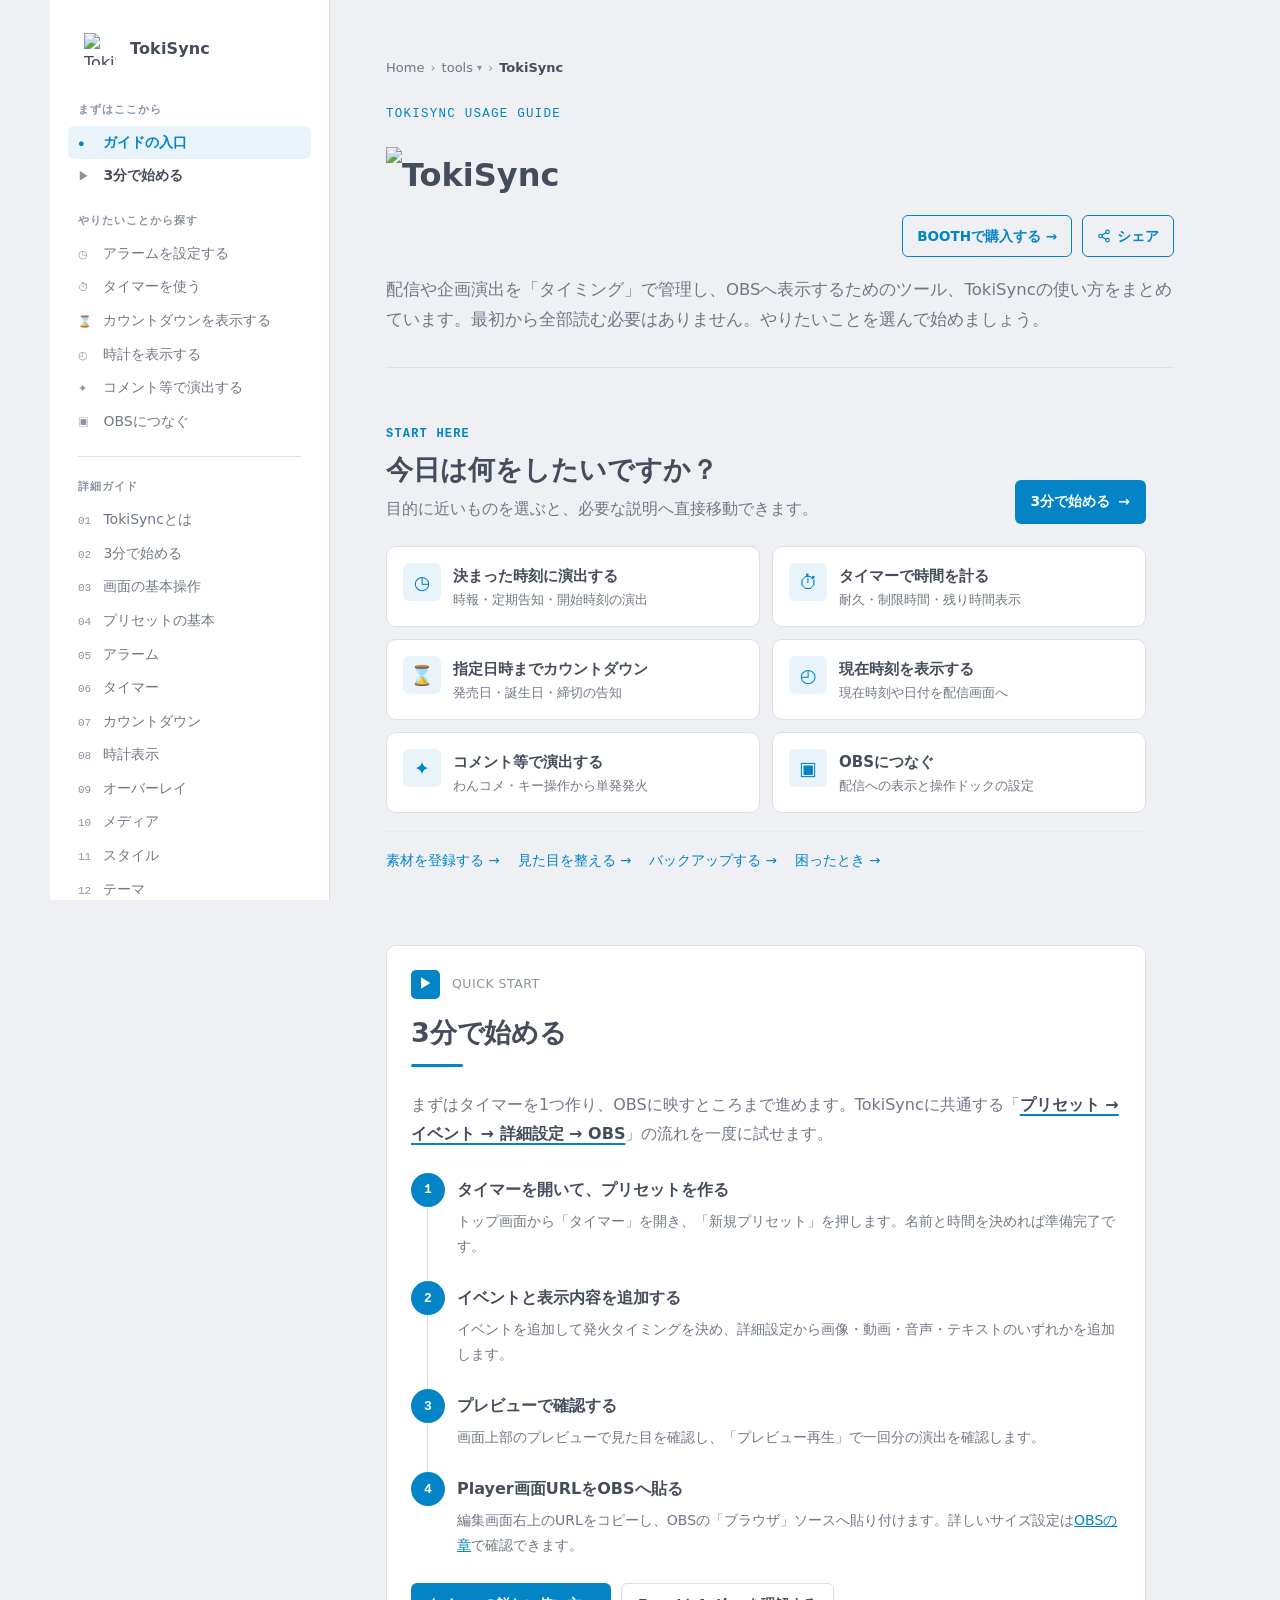
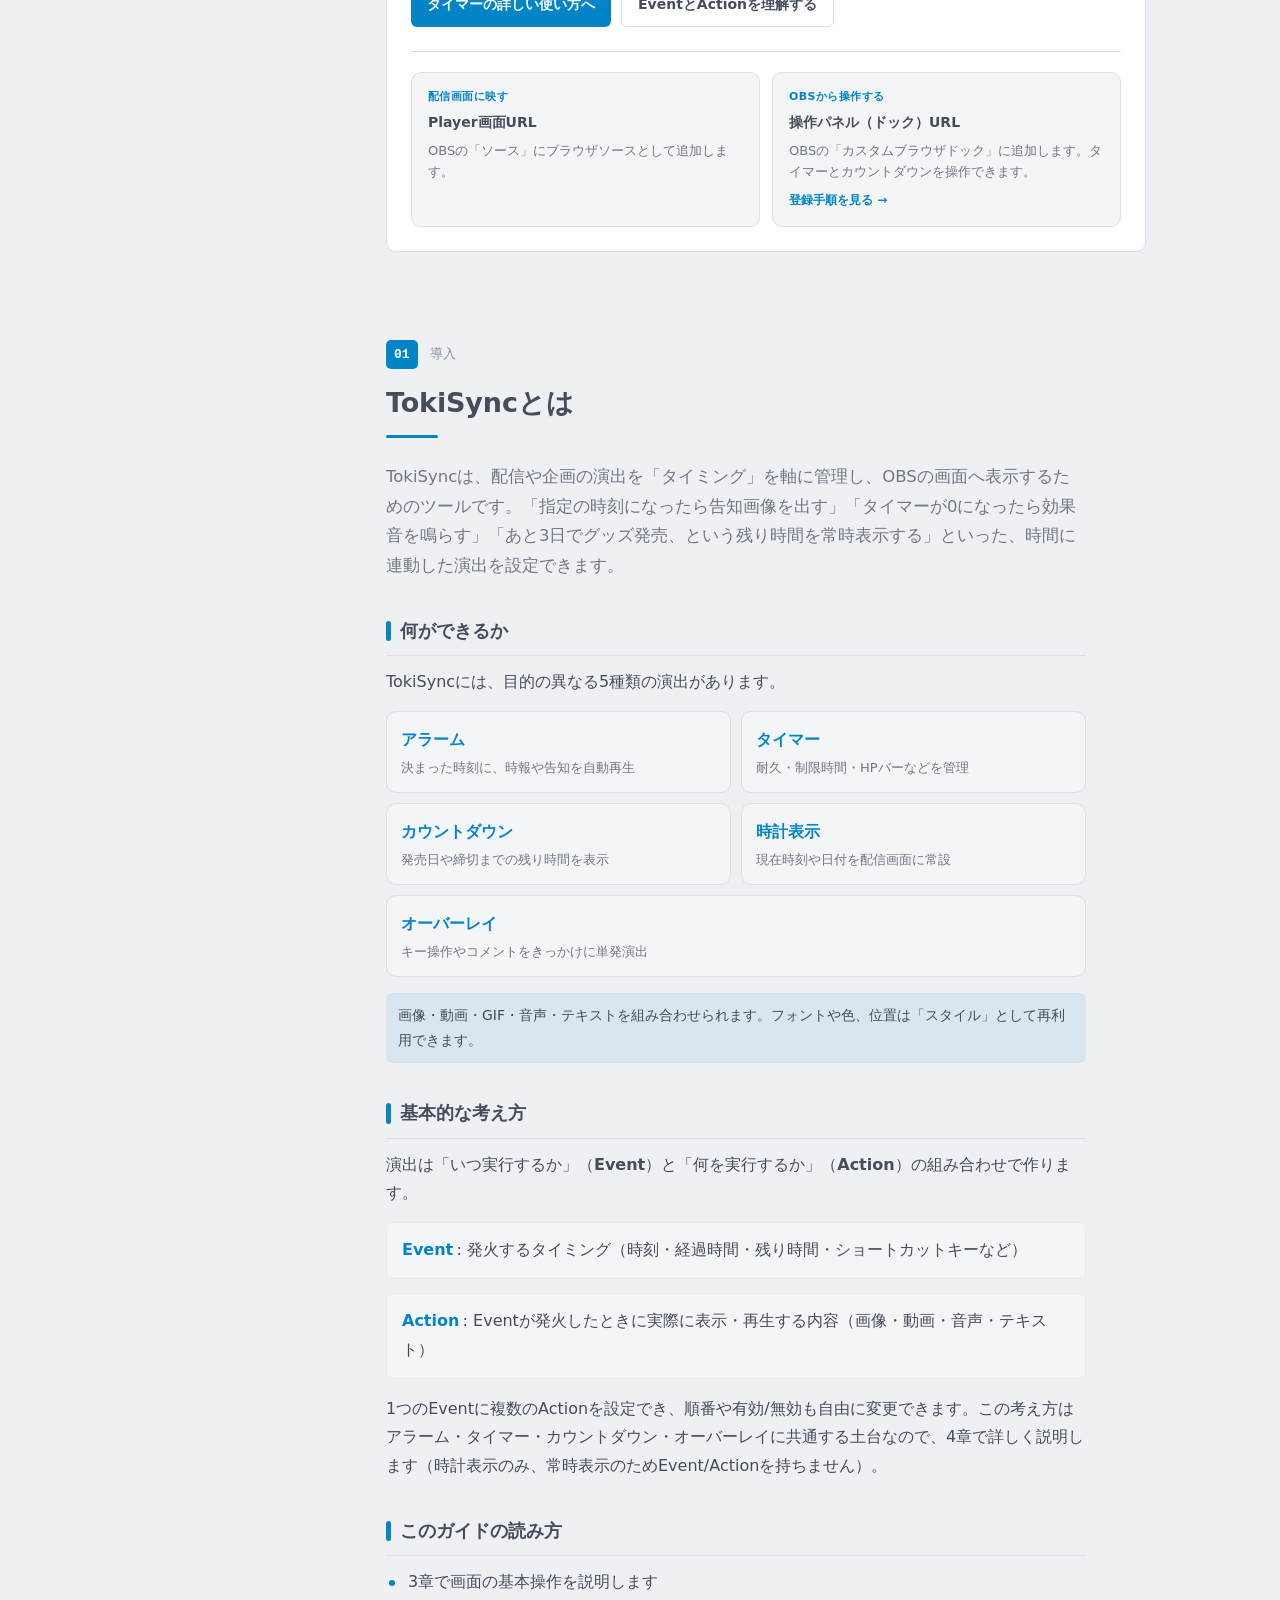
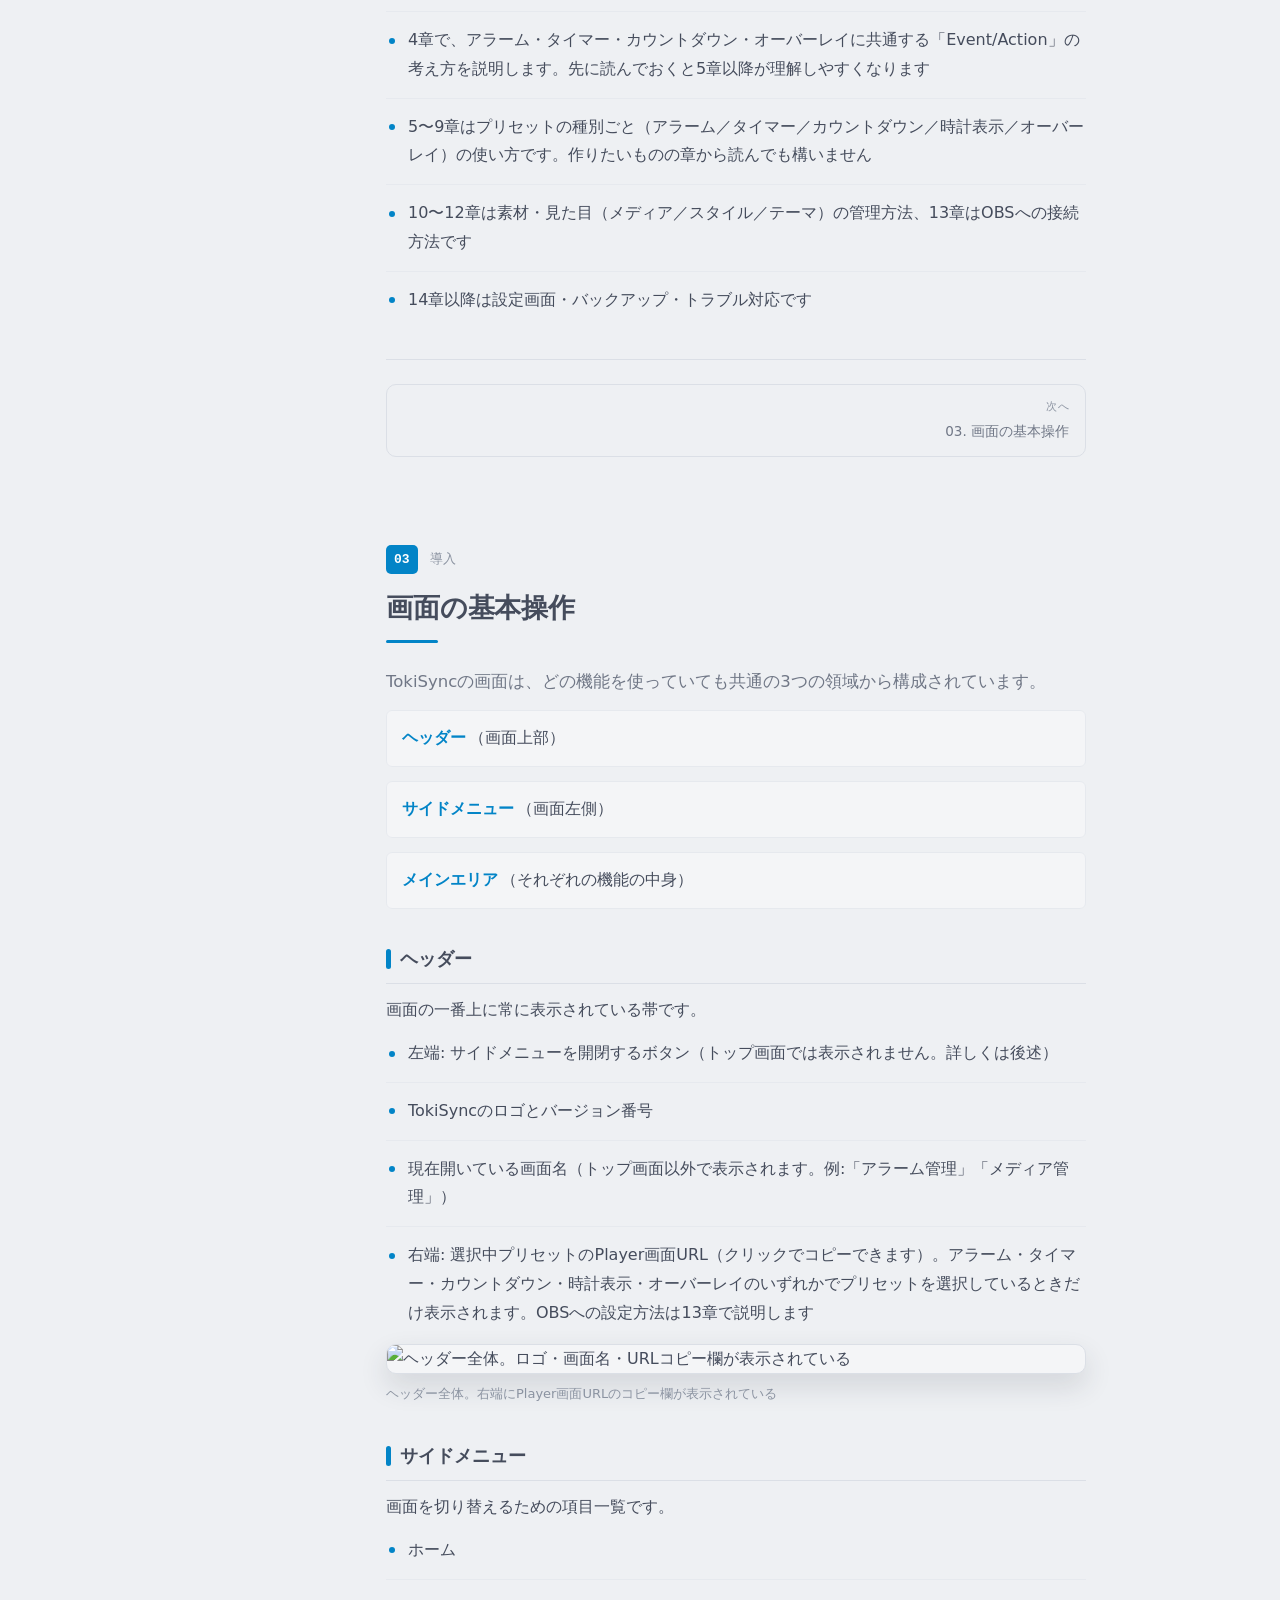
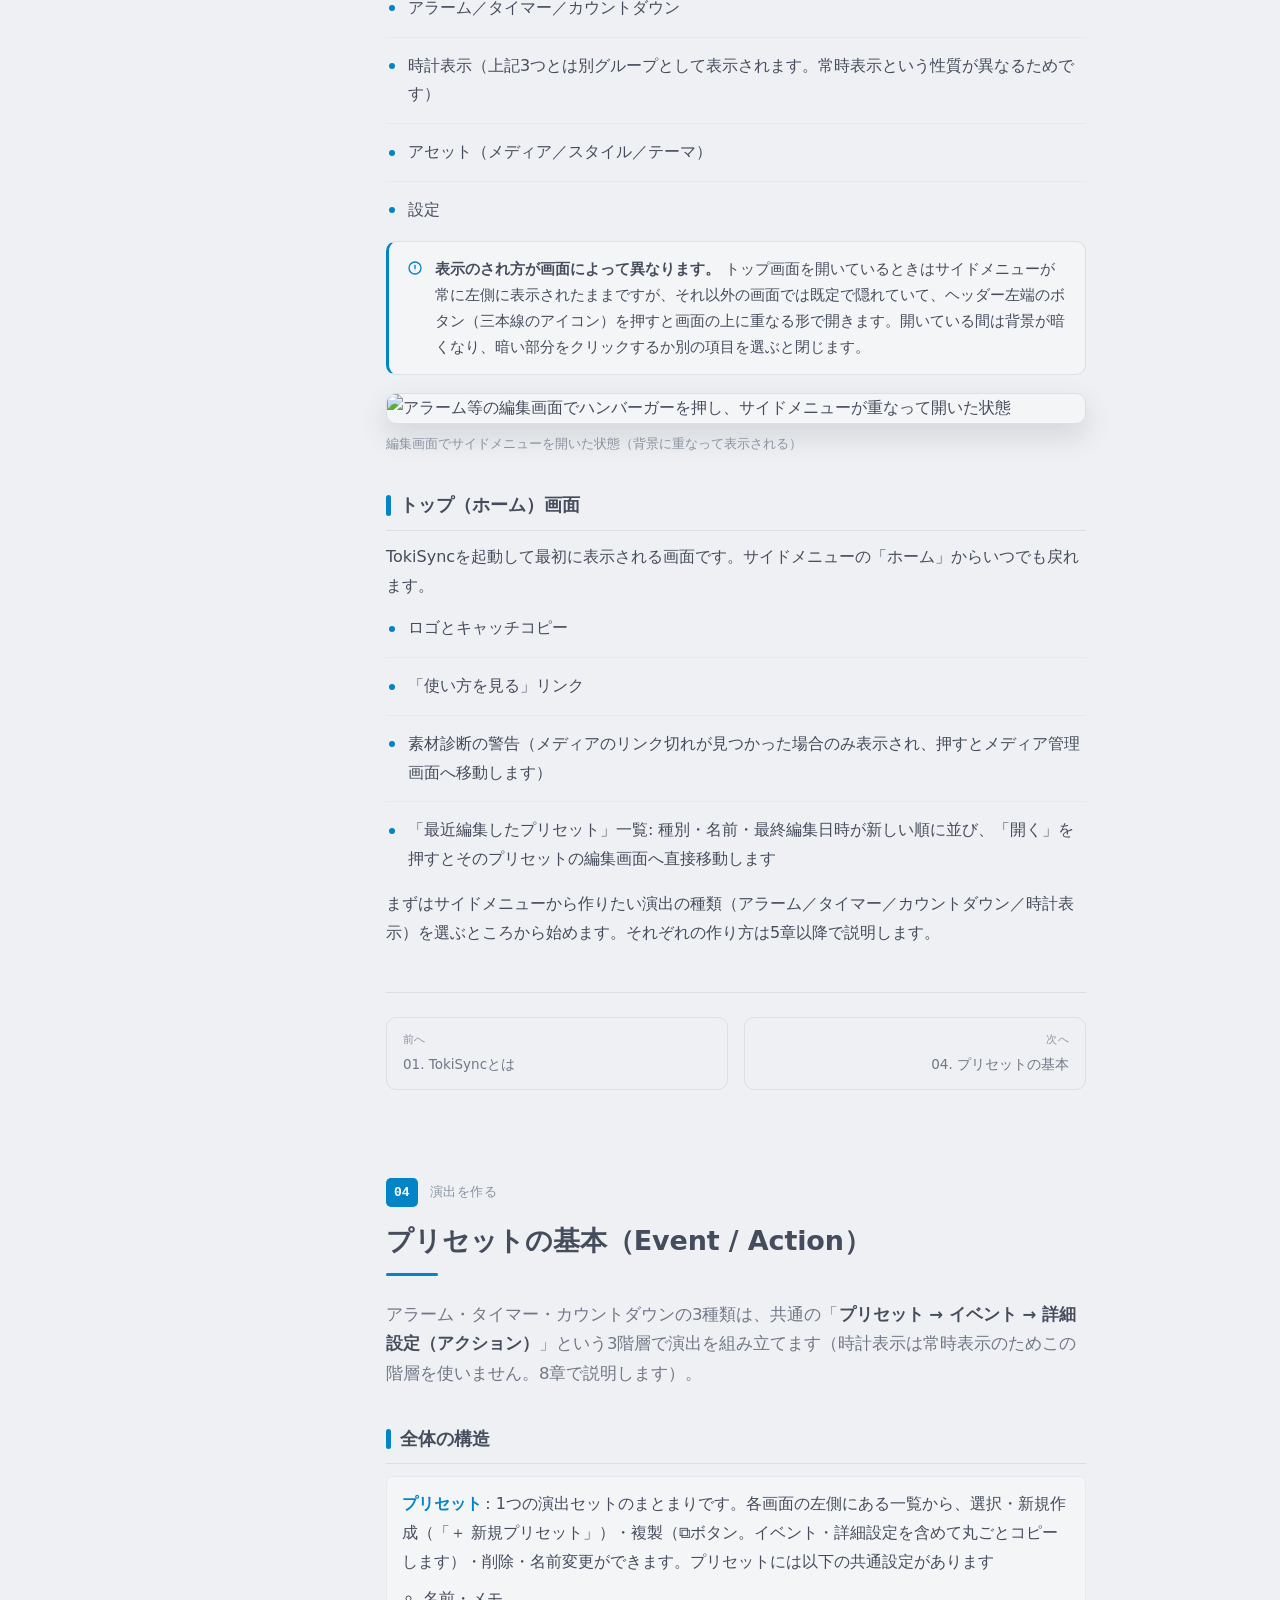
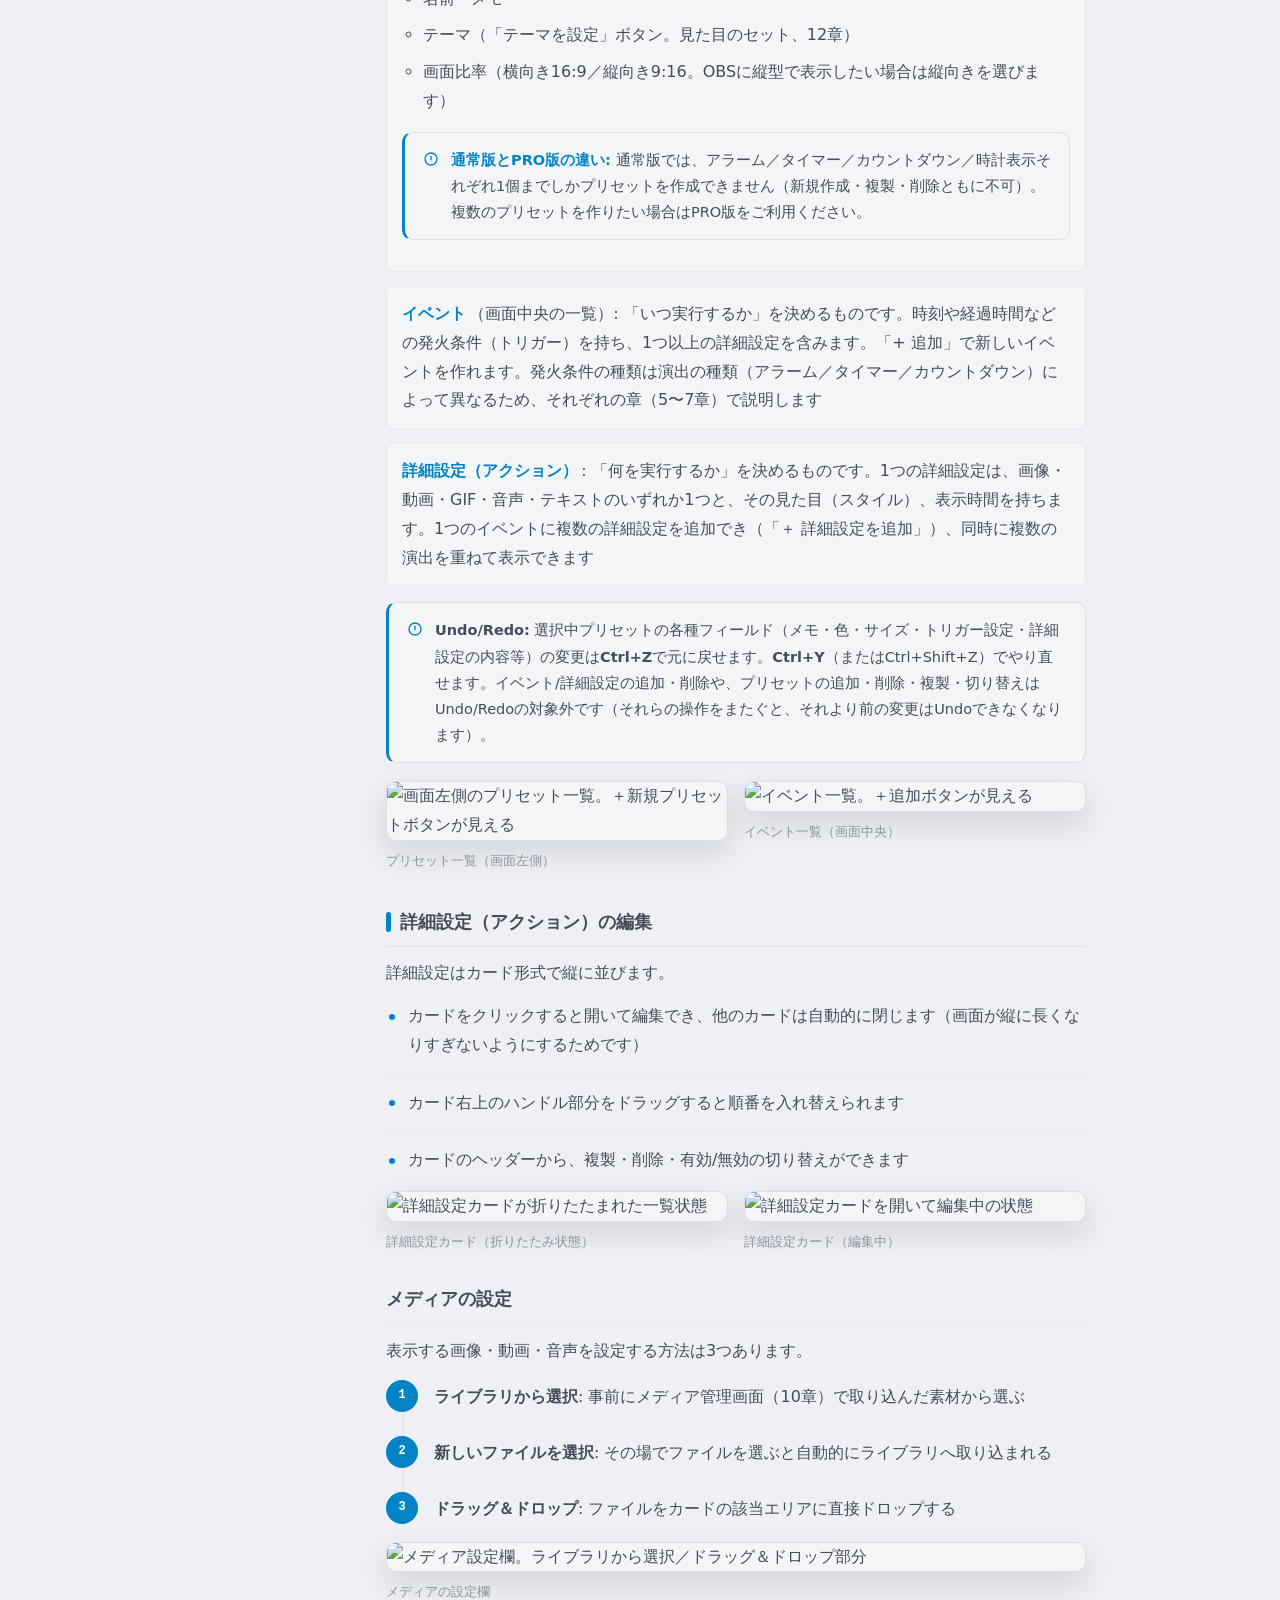
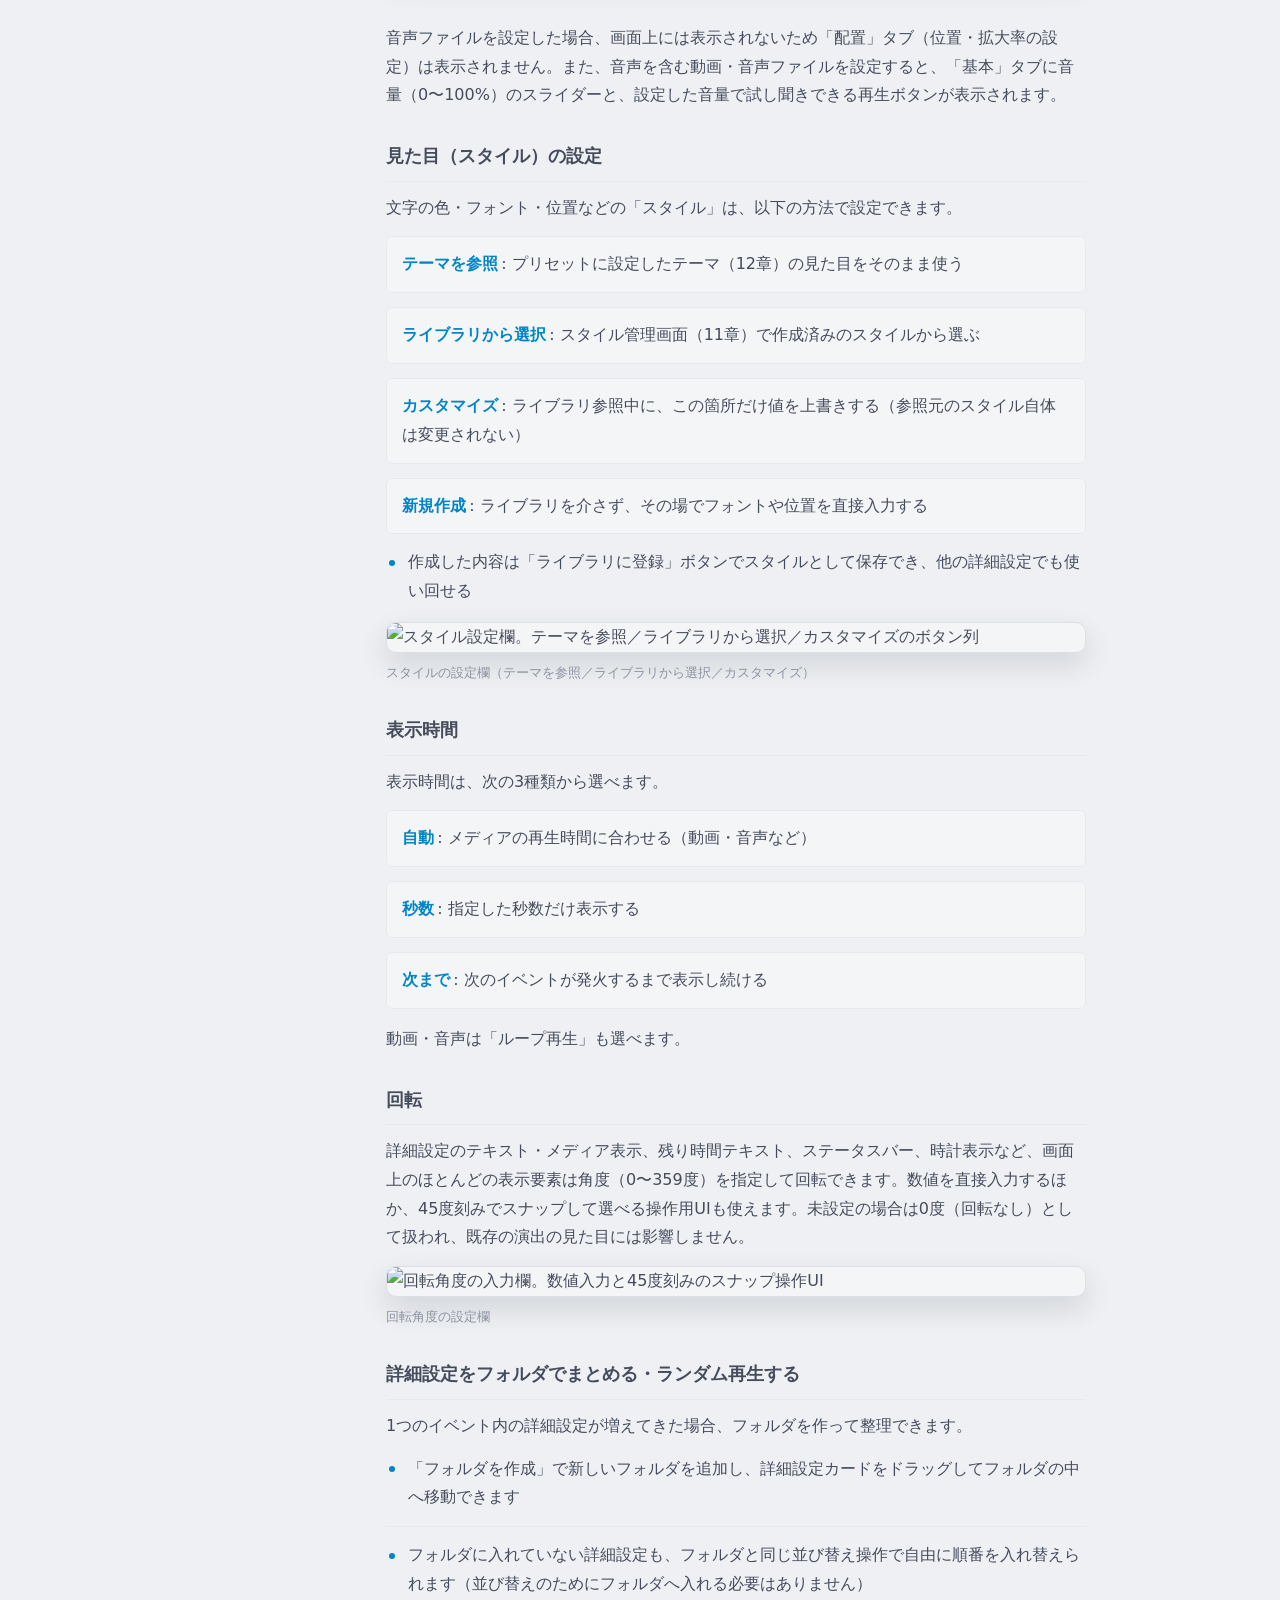
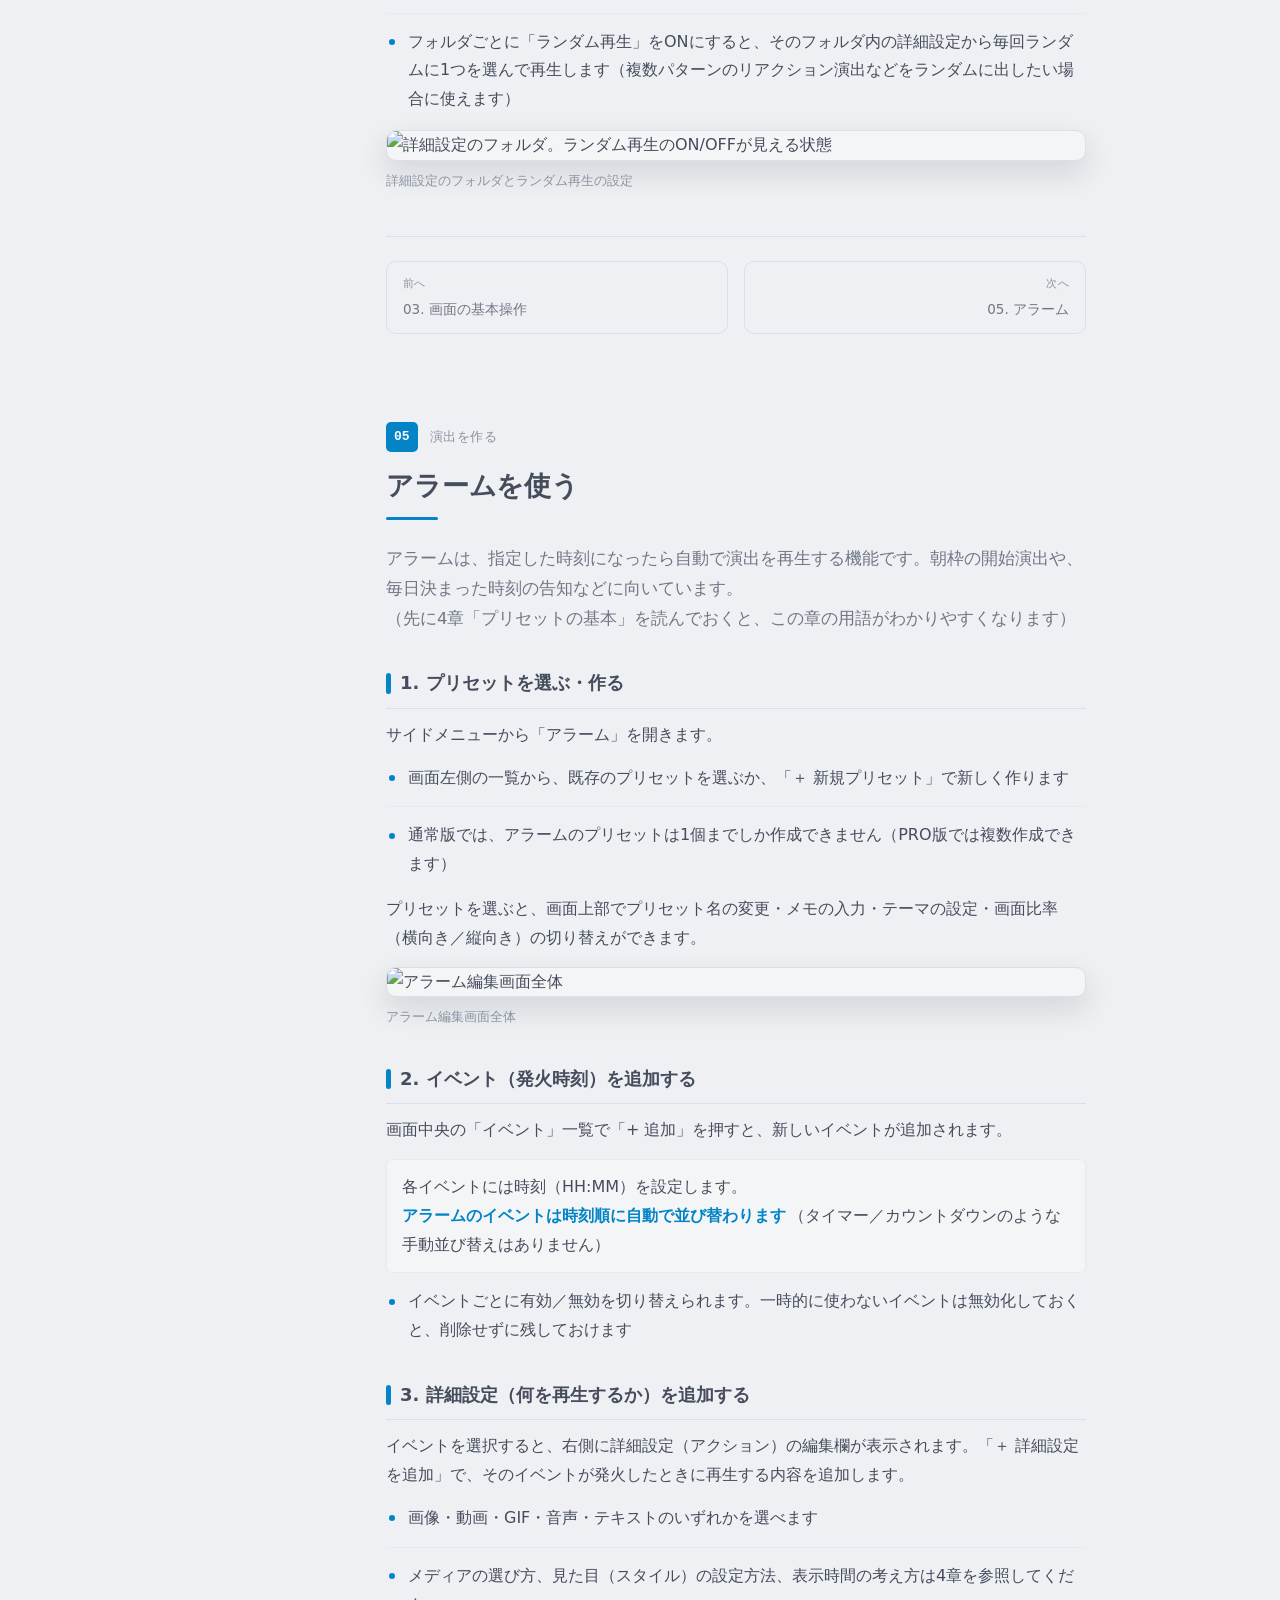
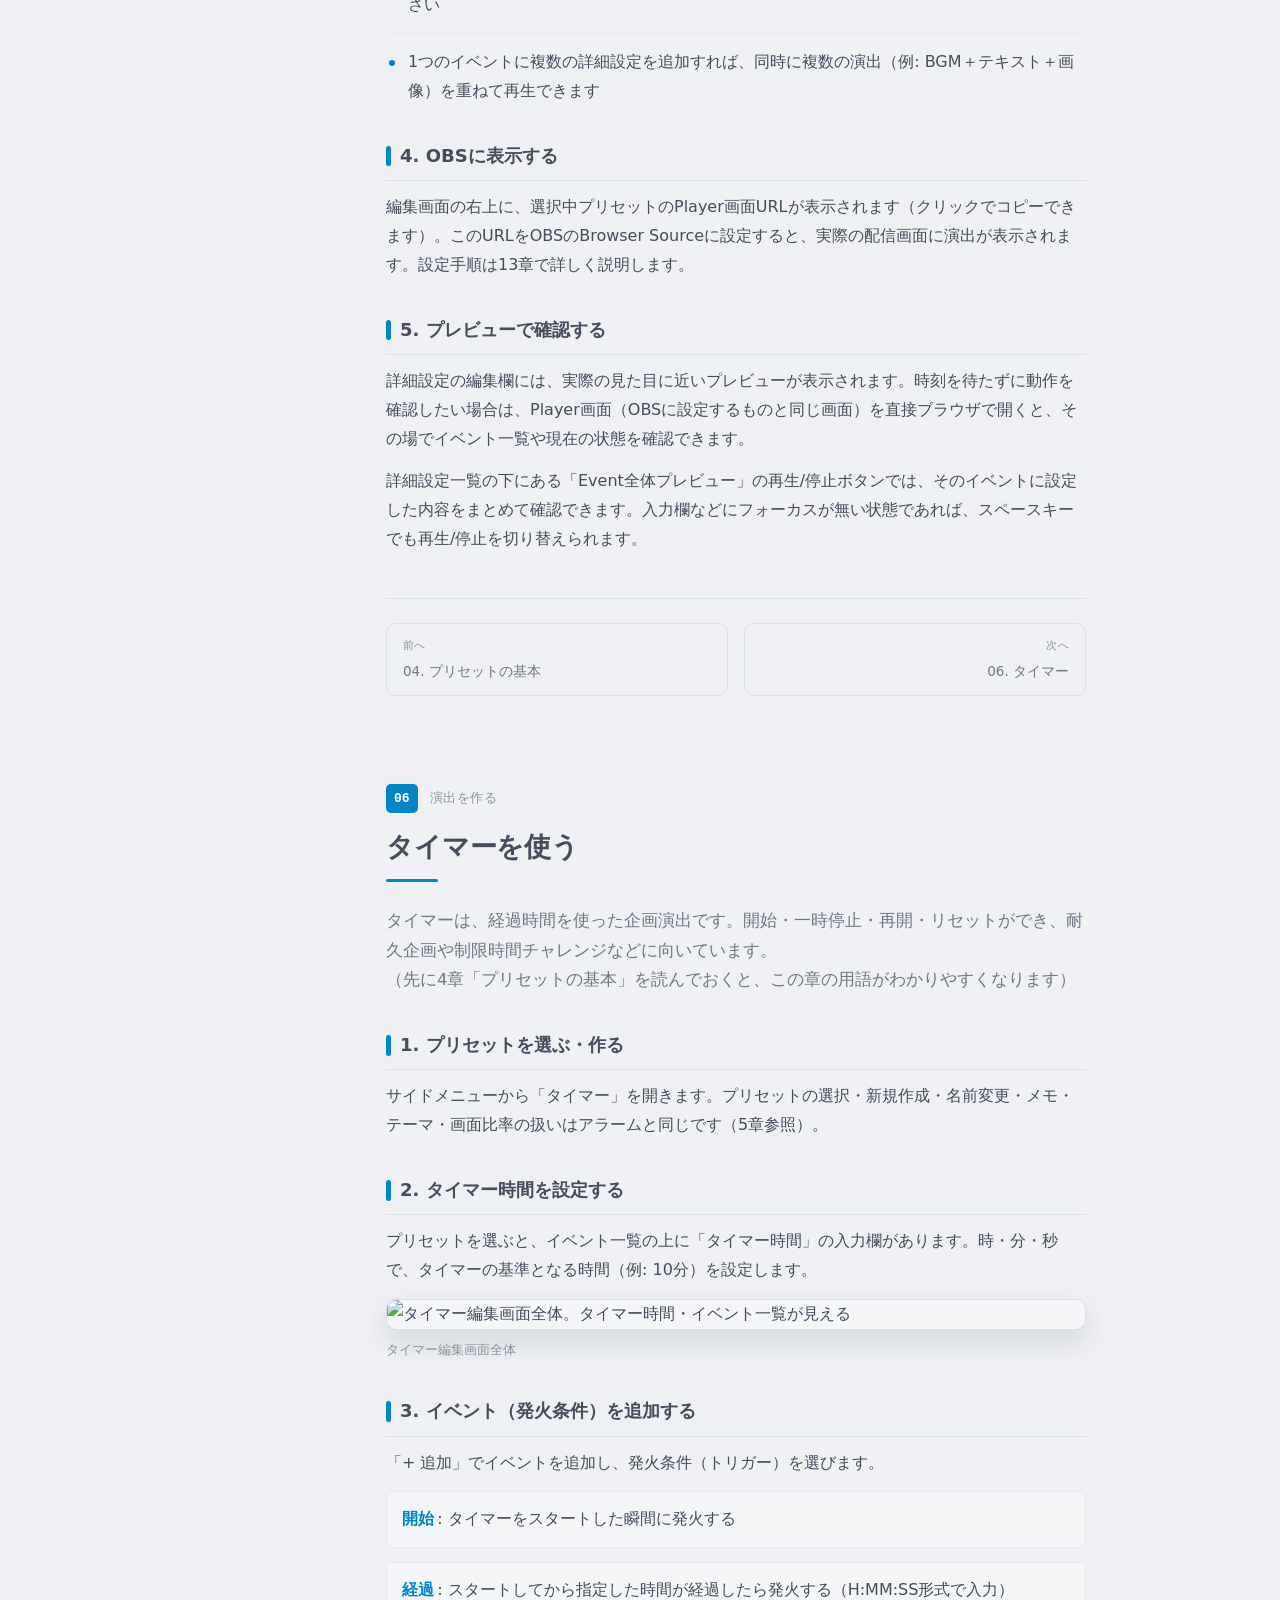
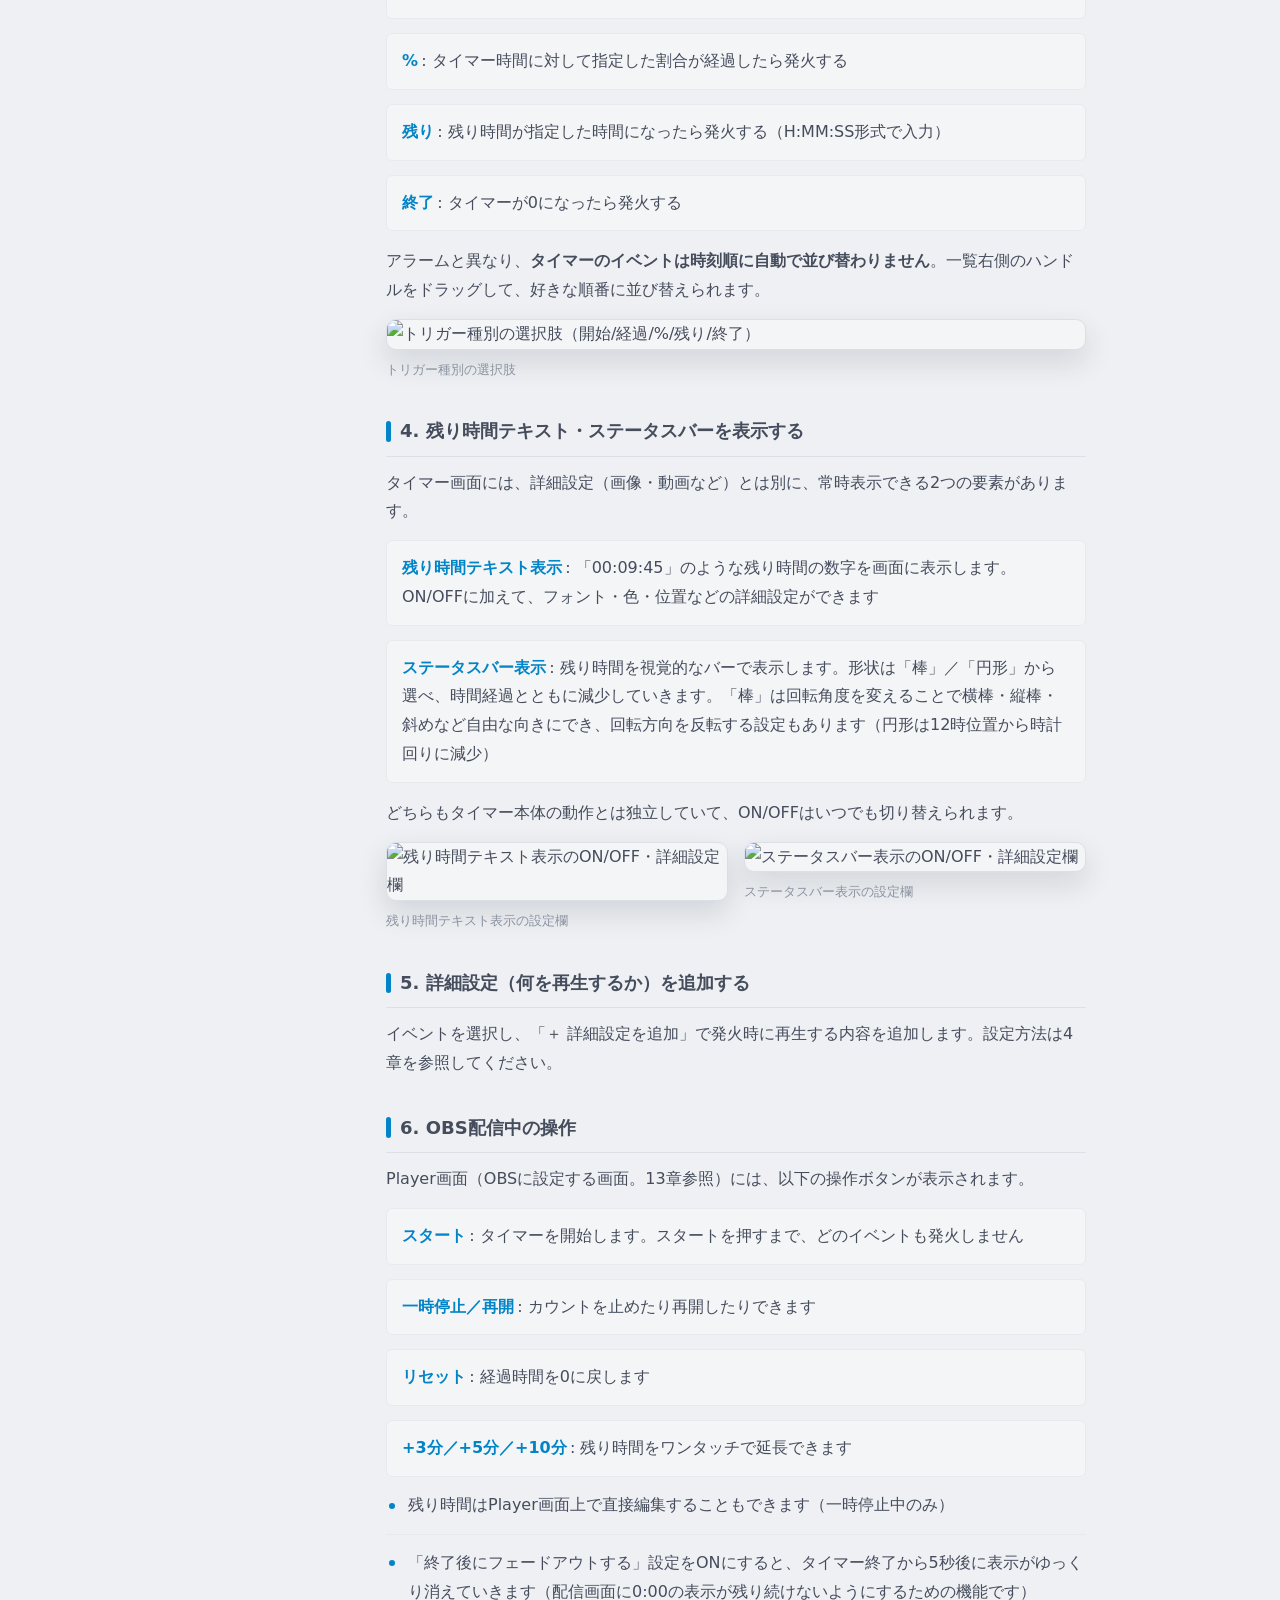
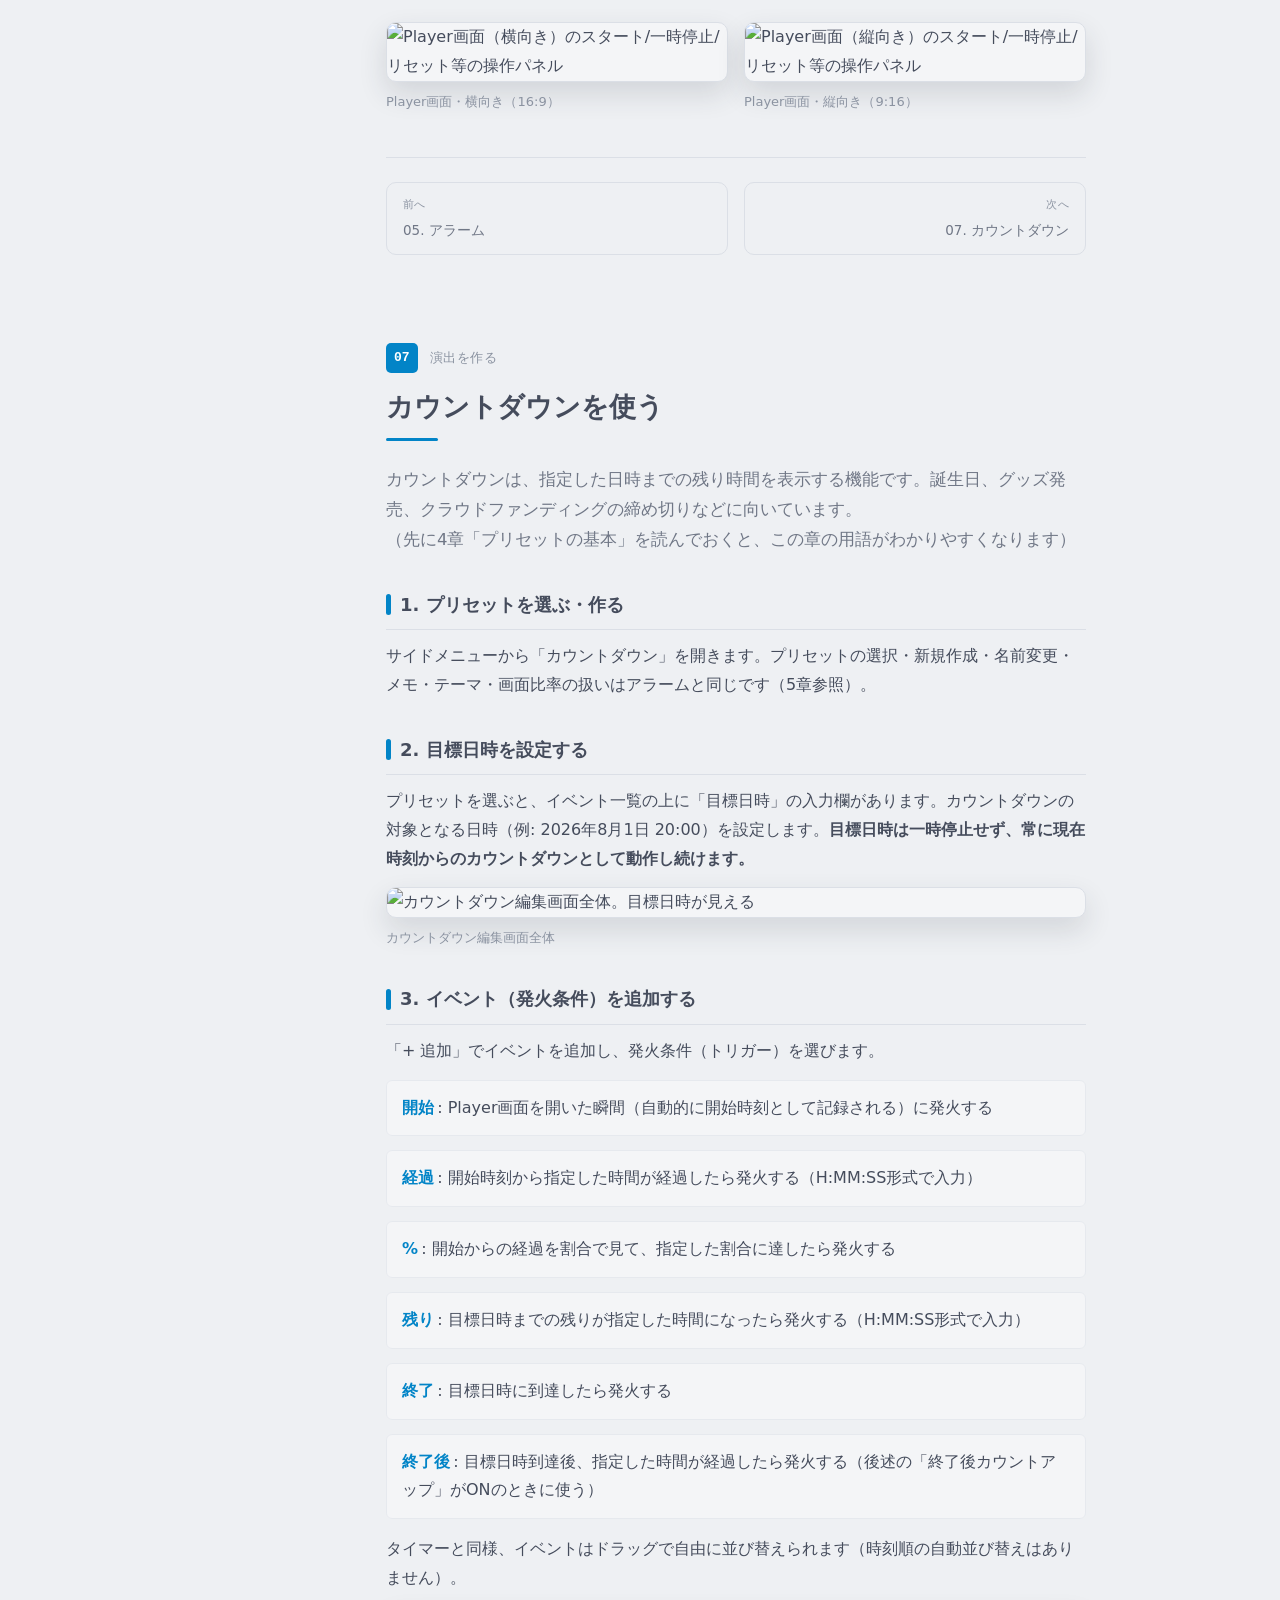
==== commit b6418039: "TokiSync 使い方更新" ====
--- a/TokiSync/TokiSync.html
+++ b/TokiSync/TokiSync.html
@@ -48,21 +48,29 @@
       </div>
       <div class="nav-group">
         <div class="nav-group-label">やりたいことから探す</div>
-        <a class="nav-link" href="#ch05"><span class="num">◷</span>時刻に合わせて出す</a>
-        <a class="nav-link" href="#ch06"><span class="num">⏱</span>時間を計る</a>
-        <a class="nav-link" href="#ch07"><span class="num">⌛</span>日時まで数える</a>
+        <a class="nav-link" href="#ch05"><span class="num">◷</span>アラームを設定する</a>
+        <a class="nav-link" href="#ch06"><span class="num">⏱</span>タイマーを使う</a>
+        <a class="nav-link" href="#ch07"><span class="num">⌛</span>カウントダウンを表示する</a>
         <a class="nav-link" href="#ch08"><span class="num">◴</span>時計を表示する</a>
         <a class="nav-link" href="#ch09"><span class="num">✦</span>コメント等で演出する</a>
         <a class="nav-link" href="#ch13"><span class="num">▣</span>OBSにつなぐ</a>
       </div>
+      <div class="nav-separator" aria-hidden="true"></div>
       <div class="nav-group">
-        <div class="nav-group-label">詳しく調べる</div>
-        <a class="nav-link" href="#ch01"><span class="num">01</span>はじめに</a>
+        <div class="nav-group-label">詳細ガイド</div>
+        <a class="nav-link" href="#ch01"><span class="num">01</span>TokiSyncとは</a>
+        <a class="nav-link" href="#quick-start"><span class="num">02</span>3分で始める</a>
         <a class="nav-link" href="#ch03"><span class="num">03</span>画面の基本操作</a>
         <a class="nav-link" href="#ch04"><span class="num">04</span>プリセットの基本</a>
+        <a class="nav-link" href="#ch05"><span class="num">05</span>アラーム</a>
+        <a class="nav-link" href="#ch06"><span class="num">06</span>タイマー</a>
+        <a class="nav-link" href="#ch07"><span class="num">07</span>カウントダウン</a>
+        <a class="nav-link" href="#ch08"><span class="num">08</span>時計表示</a>
+        <a class="nav-link" href="#ch09"><span class="num">09</span>オーバーレイ</a>
         <a class="nav-link" href="#ch10"><span class="num">10</span>メディア</a>
         <a class="nav-link" href="#ch11"><span class="num">11</span>スタイル</a>
         <a class="nav-link" href="#ch12"><span class="num">12</span>テーマ</a>
+        <a class="nav-link" href="#ch13"><span class="num">13</span>OBSに表示する</a>
         <a class="nav-link" href="#ch14"><span class="num">14</span>設定画面</a>
         <a class="nav-link" href="#ch15"><span class="num">15</span>バックアップ</a>
         <a class="nav-link" href="#ch16"><span class="num">16</span>よくある質問</a>
@@ -119,10 +127,10 @@
       </div>
 
       <div class="purpose-grid">
-        <a class="purpose-card" href="#ch05"><span class="purpose-icon" aria-hidden="true">◷</span><strong>決まった時刻に出す</strong><span>時報・定期告知・開始時刻の演出</span></a>
-        <a class="purpose-card" href="#ch06"><span class="purpose-icon" aria-hidden="true">⏱</span><strong>時間を計る</strong><span>耐久・制限時間・残り時間表示</span></a>
-        <a class="purpose-card" href="#ch07"><span class="purpose-icon" aria-hidden="true">⌛</span><strong>日時まで数える</strong><span>発売日・誕生日・締切の告知</span></a>
-        <a class="purpose-card" href="#ch08"><span class="purpose-icon" aria-hidden="true">◴</span><strong>時計を表示する</strong><span>現在時刻や日付を配信画面へ</span></a>
+        <a class="purpose-card" href="#ch05"><span class="purpose-icon" aria-hidden="true">◷</span><strong>決まった時刻に演出する</strong><span>時報・定期告知・開始時刻の演出</span></a>
+        <a class="purpose-card" href="#ch06"><span class="purpose-icon" aria-hidden="true">⏱</span><strong>タイマーで時間を計る</strong><span>耐久・制限時間・残り時間表示</span></a>
+        <a class="purpose-card" href="#ch07"><span class="purpose-icon" aria-hidden="true">⌛</span><strong>指定日時までカウントダウン</strong><span>発売日・誕生日・締切の告知</span></a>
+        <a class="purpose-card" href="#ch08"><span class="purpose-icon" aria-hidden="true">◴</span><strong>現在時刻を表示する</strong><span>現在時刻や日付を配信画面へ</span></a>
         <a class="purpose-card" href="#ch09"><span class="purpose-icon" aria-hidden="true">✦</span><strong>コメント等で演出する</strong><span>わんコメ・キー操作から単発発火</span></a>
         <a class="purpose-card" href="#ch13"><span class="purpose-icon" aria-hidden="true">▣</span><strong>OBSにつなぐ</strong><span>配信への表示と操作ドックの設定</span></a>
       </div>
@@ -161,9 +169,8 @@
     <!-- 01 -->
     <section class="chapter" id="ch01">
       <div class="chapter-kicker"><span class="num">01</span><span class="label">導入</span></div>
-      <h2 class="chapter-title">はじめに</h2>
-
-      <h3>TokiSyncとは</h3>
+      <h2 class="chapter-title">TokiSyncとは</h2>
+
       <p>TokiSyncは、配信や企画の演出を「タイミング」を軸に管理し、OBSの画面へ表示するためのツールです。「指定の時刻になったら告知画像を出す」「タイマーが0になったら効果音を鳴らす」「あと3日でグッズ発売、という残り時間を常時表示する」といった、時間に連動した演出を設定できます。</p>
 
       <h3>何ができるか</h3>
@@ -257,7 +264,7 @@
       <p>まずはサイドメニューから作りたい演出の種類（アラーム／タイマー／カウントダウン／時計表示）を選ぶところから始めます。それぞれの作り方は5章以降で説明します。</p>
 
       <div class="chapter-nav">
-        <a class="prev" href="#ch01"><span class="dir">前へ</span>01. はじめに</a>
+        <a class="prev" href="#ch01"><span class="dir">前へ</span>01. TokiSyncとは</a>
         <a class="next" href="#ch04"><span class="dir">次へ</span>04. プリセットの基本</a>
       </div>
     </section>
@@ -716,36 +723,72 @@
         <figcaption>わんコメ連動の種別選択欄</figcaption>
       </figure>
 
-      <h5 style="margin:20px 0 10px; font-size:14px; font-weight:700;">わんコメ側にテンプレートを設定する</h5>
-      <p>わんコメからTokiSyncへコメントを通知するには、専用のテンプレートを、わんコメの「プラグイン」としてあらかじめ読み込んでおく必要があります。テンプレートはTokiSync本体には同梱されておらず、BOOTHから別途入手します。</p>
+      <h5>わんコメ側にテンプレートを設定する</h5>
+      <p>わんコメからTokiSyncへコメントを通知するには、TokiSyncから書き出した専用テンプレートを、わんコメの「プラグイン」としてあらかじめ読み込んでおく必要があります。書き出されるテンプレートには、このPCのTokiSyncと安全に連携するためのToken情報と、現在のプレイヤー配信ポート番号が設定されています。</p>
       <ol>
-        <li>BOOTHの配布ページから「<strong>TokiSync-onecomme-template</strong>」のzipをダウンロードし、任意のフォルダに展開します</li>
+        <li>TokiSyncのオーバーレイ画面で「<strong>テンプレートを書き出す</strong>」を押し、<code>TokiSync-onecomme-template.zip</code>を任意の場所へ保存します</li>
+        <li>保存したzipファイルを解凍します。解凍後の「<strong>TokiSync-onecomme-template</strong>」フォルダは、配信時にもわんコメから参照できる場所に保管してください</li>
         <li>わんコメを開き、トップ画面から「プラグイン」の設定に進みます</li>
-        <li>「テンプレート追加」から、展開したフォルダを指定して読み込みます</li>
+        <li>「テンプレート追加」から、解凍した「TokiSync-onecomme-template」フォルダを指定して読み込みます</li>
       </ol>
 
       <div class="screenshot-row">
         <figure class="screenshot">
-          <img src="screenshots/ch09-onecomme-setup-1-top.jpg" alt="わんコメのトップ画面">
-          <figcaption>1. わんコメのトップ画面</figcaption>
-        </figure>
-        <figure class="screenshot">
-          <img src="screenshots/ch09-onecomme-setup-2-menu.jpg" alt="わんコメのメニューからプラグイン・テンプレートへ進む">
-          <figcaption>2. メニュー→プラグイン→テンプレート</figcaption>
-        </figure>
-      </div>
-      <figure class="screenshot">
-        <img src="screenshots/ch09-onecomme-setup-3-add.jpg" alt="テンプレートの追加操作">
-        <figcaption>3. テンプレートを追加する</figcaption>
-      </figure>
-      <figure class="screenshot">
-        <img src="screenshots/ch09-onecomme-setup-5-confirm.jpg" alt="テンプレートが読み込まれ、一覧に表示されている状態">
-        <figcaption>4. 一覧にテンプレートが表示されていれば設定完了</figcaption>
-      </figure>
+          <img src="screenshots/ch09-onecomme-export-template.png" alt="TokiSyncのオーバーレイ画面にあるテンプレートを書き出すボタン">
+          <figcaption>1. TokiSyncで「テンプレートを書き出す」を押す</figcaption>
+        </figure>
+        <figure class="screenshot">
+          <img src="screenshots/ch09-onecomme-extracted-folder.png" alt="書き出したzipと、解凍後のTokiSync-onecomme-templateフォルダ">
+          <figcaption>2. zipを解凍し、テンプレートフォルダを保管する</figcaption>
+        </figure>
+      </div>
+      <div class="screenshot-row">
+        <figure class="screenshot">
+          <img src="screenshots/ch09-onecomme-plugin-menu.png" alt="わんコメのメニューからプラグインのテンプレート設定へ進む画面">
+          <figcaption>3. わんコメでプラグインのテンプレート設定を開く</figcaption>
+        </figure>
+        <figure class="screenshot">
+          <img src="screenshots/ch09-onecomme-plugin-added.png" alt="わんコメのプラグイン一覧にTokiSync-onecomme-templateが追加された状態">
+          <figcaption>4. 解凍したフォルダを指定して読み込む</figcaption>
+        </figure>
+      </div>
 
       <div class="callout warn">
         <span class="icon"><svg width="16" height="16" viewBox="0 0 24 24" fill="none" stroke="currentColor" stroke-width="2" stroke-linecap="round" stroke-linejoin="round"><path d="M10.3 3.9 1.8 18a2 2 0 0 0 1.7 3h17a2 2 0 0 0 1.7-3L13.7 3.9a2 2 0 0 0-3.4 0Z"/><line x1="12" y1="9" x2="12" y2="13"/><circle cx="12" cy="16.3" r="0.6" fill="currentColor" stroke="none"/></svg></span>
-        <p>TokiSync側で<strong>プレイヤー配信ポート番号</strong>（14章）を既定（4867）から変更している場合は、テンプレート内のポート番号もその値に書き換え、わんコメ側でテンプレートを読み込み直す（またはわんコメを再起動する）必要があります。</p>
+        <p><strong>BOOTHで配布されているテンプレートをそのまま読み込んでも連携できません。</strong>Token情報を設定するため、必ず使用するPCのTokiSyncからテンプレートを書き出してください。また、プレイヤー配信ポート番号を変更した場合も、テンプレートを再度書き出し、わんコメへ読み込み直してください。</p>
+      </div>
+
+      <div class="callout warn">
+        <span class="icon"><svg width="16" height="16" viewBox="0 0 24 24" fill="none" stroke="currentColor" stroke-width="2" stroke-linecap="round" stroke-linejoin="round"><path d="M10.3 3.9 1.8 18a2 2 0 0 0 1.7 3h17a2 2 0 0 0 1.7-3L13.7 3.9a2 2 0 0 0-3.4 0Z"/><line x1="12" y1="9" x2="12" y2="13"/><circle cx="12" cy="16.3" r="0.6" fill="currentColor" stroke="none"/></svg></span>
+        <p><strong>テンプレートを更新する場合は、すでに登録しているものを一度削除してから設定してください。</strong>同名のテンプレートは設定できません。</p>
+      </div>
+
+      <h5>連動用テンプレートをOBSソースとして追加する</h5>
+      <p>オーバーレイのPlayer画面をOBSへ追加する場合は、Player画面のブラウザソースに加えて、わんコメ側の「<strong>わんコメ×TokiSync 連動用テンプレート</strong>」も同じシーンのOBSソースとして追加する必要があります。このソースがないと、わんコメで受信したコメントがTokiSyncへ通知されません。</p>
+      <ol>
+        <li>わんコメで「<strong>…</strong>」メニューを開き、「<strong>テンプレート</strong>」を選択します</li>
+        <li>表示されたポップアップで「<strong>わんコメ×TokiSync 連動用テンプレート</strong>」を検索します</li>
+        <li>ヒットしたテンプレートの「<strong>ここをドラッグしてOBSに入れる</strong>」を、OBSのソース欄へドラッグ＆ドロップします</li>
+        <li>OBSの同じシーンに、TokiSyncのオーバーレイPlayer画面と連動用テンプレートの両方があることを確認します</li>
+      </ol>
+
+      <div class="screenshot-row">
+        <figure class="screenshot">
+          <img src="screenshots/ch09-onecomme-plugin-menu.png" alt="わんコメの三点メニューを開き、テンプレートを選択する画面">
+          <figcaption>1. 「…」メニューから「テンプレート」を開く</figcaption>
+        </figure>
+        <figure class="screenshot">
+          <figcaption>2. 「わんコメ×TokiSync 連動用テンプレート」を検索する</figcaption>
+        </figure>
+      </div>
+      <figure class="screenshot">
+         <img src="screenshots/ch09-onecomme-template-search.png" alt="テンプレートのポップアップで、わんコメ×TokiSync 連動用テンプレートを検索した結果">
+        <figcaption>3. 「ここをドラッグしてOBSに入れる」をOBSのソース欄へ追加する</figcaption>
+      </figure>
+
+      <div class="callout note">
+        <span class="icon" aria-hidden="true">i</span>
+        <p>OBSへ追加された連動用テンプレートのブラウザソースにも、13章の「<a href="#obs-browser-source-options">ブラウザソースのおすすめ設定</a>」を設定しておくことをおすすめします。</p>
       </div>
 
       <div class="callout note">
@@ -762,7 +805,7 @@
       </div>
 
       <h3>4. OBSに表示する</h3>
-      <p>編集画面の右上に、選択中プリセットのPlayer画面URLが表示されます。このURLをOBSのBrowser Sourceに設定する手順は13章と同じです。オーバーレイのPlayer画面は、他のプリセット種別と異なりアラームに近い「イベント一覧」形式で表示され、各イベントのショートカットキーと概要を確認できます。</p>
+      <p>編集画面の右上に、選択中プリセットのPlayer画面URLが表示されます。このURLをOBSのBrowser Sourceに設定する手順は13章と同じです。わんコメ連携を使用する場合は、上記の「わんコメ×TokiSync 連動用テンプレート」も同じシーンのOBSソースへ追加してください。オーバーレイのPlayer画面は、他のプリセット種別と異なりアラームに近い「イベント一覧」形式で表示され、各イベントのショートカットキーと概要を確認できます。</p>
 
 
       <div class="chapter-nav">
@@ -926,10 +969,15 @@
       </ol>
       <p>プリセットの画面比率は、各編集画面の「画面比率」設定で切り替えられます（4章参照）。</p>
 
-      <figure class="screenshot">
-        <img src="screenshots/ch13-obs-browser-source.png" alt="OBS側の「ブラウザソースを追加」ダイアログ。幅・高さ入力欄が見える">
-        <figcaption>OBS側の「ブラウザソースを追加」ダイアログ</figcaption>
-      </figure>
+      <figure class="screenshot" id="obs-browser-source-options">
+        <img src="screenshots/ch13-obs-browser-source.png" alt="OBS側のブラウザソース設定ダイアログ。幅・高さとおすすめオプションが見える">
+        <figcaption>OBS側のブラウザソース設定。幅・高さと下部のオプションを設定する</figcaption>
+      </figure>
+
+      <div class="callout note">
+        <span class="icon" aria-hidden="true">i</span>
+        <p><strong>ブラウザソースのおすすめ設定:</strong> 「表示されていないときにソースをシャットダウンする」と「シーンがアクティブになったときにブラウザの表示を更新する」にチェックを入れておくことをおすすめします。TokiSyncのPlayer画面と、わんコメ×TokiSync連動用テンプレートのブラウザソースの両方に設定してください。</p>
+      </div>
 
       <h3>3. OBSへ操作パネルを追加する</h3>
       <p>タイマーとカウントダウンは、OBSのカスタムブラウザドックから操作できます。配信中にTokiSyncの編集画面へ切り替えず、OBS内で開始・一時停止や時刻調整を行いたい場合に使用します。</p>
@@ -1058,7 +1106,7 @@
         <li><strong>プレイヤー配信ポート番号</strong>: Player画面URL（13章）で使われるポート番号です（既定は4867）。変更すると、OBSに設定しているURLも変更後のものに更新し直す必要があります。反映には次回起動が必要です
           <div class="callout warn" style="margin-top:10px;">
             <span class="icon"><svg width="16" height="16" viewBox="0 0 24 24" fill="none" stroke="currentColor" stroke-width="2" stroke-linecap="round" stroke-linejoin="round"><path d="M10.3 3.9 1.8 18a2 2 0 0 0 1.7 3h17a2 2 0 0 0 1.7-3L13.7 3.9a2 2 0 0 0-3.4 0Z"/><line x1="12" y1="9" x2="12" y2="13"/><circle cx="12" cy="16.3" r="0.6" fill="currentColor" stroke="none"/></svg></span>
-            <p>わんコメ連携（9章）を使っている場合、ポート番号を変更したらわんコメ側のテンプレートにもポート番号の書き換え・再読み込みが必要です。詳しくは9章を参照してください。</p>
+            <p>わんコメ連携（9章）を使っている場合、ポート番号を変更したらTokiSyncから連動用テンプレートを再度書き出し、わんコメへ読み込み直す必要があります。詳しくは9章を参照してください。</p>
           </div>
         </li>
         <li><strong>OBS操作パネル（ドック）URL</strong>: タイマー・カウントダウンをOBSから操作するためのURLです。ポート番号から自動的に決まり、変更後の設定方法は13章で説明しています</li>
@@ -1195,16 +1243,16 @@
       <p>正常な動作です。バックアップにはサムネイル画像自体は含まれておらず、復元後にメディア管理画面を開くと自動的に再生成されます（15章）。</p>
 
       <h3>配信中、PCの動作が重くなる／TokiSyncのメモリ使用量が気になる</h3>
-      <p>TokiSyncはある程度のメモリ（常駐で数百MB程度）を使用します。OBSやゲームなど他のアプリと同時に動かす配信環境で動作が重いと感じた場合は、以下を試してみてください。</p>
-      <ul>
-        <li>設定画面の「未使用アセットのクリーンアップ」で、どのプリセットからも参照されていないメディア・スタイルを整理する</li>
-        <li>設定画面の「未アクセスプリセットの整理」で、30日以上配信で使われていないプリセットを確認し、不要であれば削除する</li>
-      </ul>
-      <p>ただし、メモリ使用量の大部分はTokiSyncが内蔵しているブラウザエンジンの基本コストのため、上記を行っても劇的には減りません。配信用PCのスペックと相談しながら、他のアプリと合わせて全体のリソース配分を調整してください。</p>
+      <p>OBSへ追加したブラウザソースの設定によっては、表示していないシーンのソースも動作し続け、OBSのメモリ使用量が大きくなる場合があります。TokiSyncのPlayer画面と、わんコメ×TokiSync連動用テンプレートの各ブラウザソースで、次の項目にチェックが入っているか確認してください。</p>
+      <ul>
+        <li><strong>表示されていないときにソースをシャットダウンする</strong></li>
+        <li><strong>シーンがアクティブになったときにブラウザの表示を更新する</strong></li>
+      </ul>
+      <p>設定箇所は、13章の「<a href="#obs-browser-source-options">ブラウザソースのおすすめ設定</a>」を参照してください。</p>
 
       <div class="chapter-nav">
         <a class="prev" href="#ch15"><span class="dir">前へ</span>15. バックアップ</a>
-        <a class="next" href="#ch01"><span class="dir">最初へ</span>01. はじめに</a>
+        <a class="next" href="#ch01"><span class="dir">最初へ</span>01. TokiSyncとは</a>
       </div>
     </section>
 
--- a/TokiSync/TokiSync.css
+++ b/TokiSync/TokiSync.css
@@ -142,6 +142,11 @@
   .nav-group {
     margin-bottom: 4px;
   }
+  .nav-separator {
+    height: 1px;
+    margin: 18px 10px 6px;
+    background: var(--tokisync-border);
+  }
   .nav-group-label {
     font-size: 11px;
     font-weight: 700;
@@ -694,10 +699,31 @@
     background: var(--tokisync-accent);
   }
   h4 {
-    font-size: 15px;
-    font-weight: 700;
-    margin: 24px 0 8px;
-    color: var(--tokisync-text);
+    font-size: 18px;
+    font-weight: 800;
+    margin: 30px 0 12px;
+    padding: 0 0 8px;
+    color: var(--tokisync-text);
+    border-bottom: 1px solid var(--tokisync-border-soft);
+  }
+  h5 {
+    position: relative;
+    font-size: 16px;
+    font-weight: 700;
+    line-height: 1.5;
+    margin: 26px 0 12px;
+    padding-left: 14px;
+    color: var(--tokisync-text);
+  }
+  h5::before {
+    content: "";
+    position: absolute;
+    left: 0;
+    top: 0.25em;
+    width: 4px;
+    height: 1em;
+    border-radius: 999px;
+    background: var(--tokisync-accent);
   }
   .guide-subtitle {
     scroll-margin-top: 24px;
